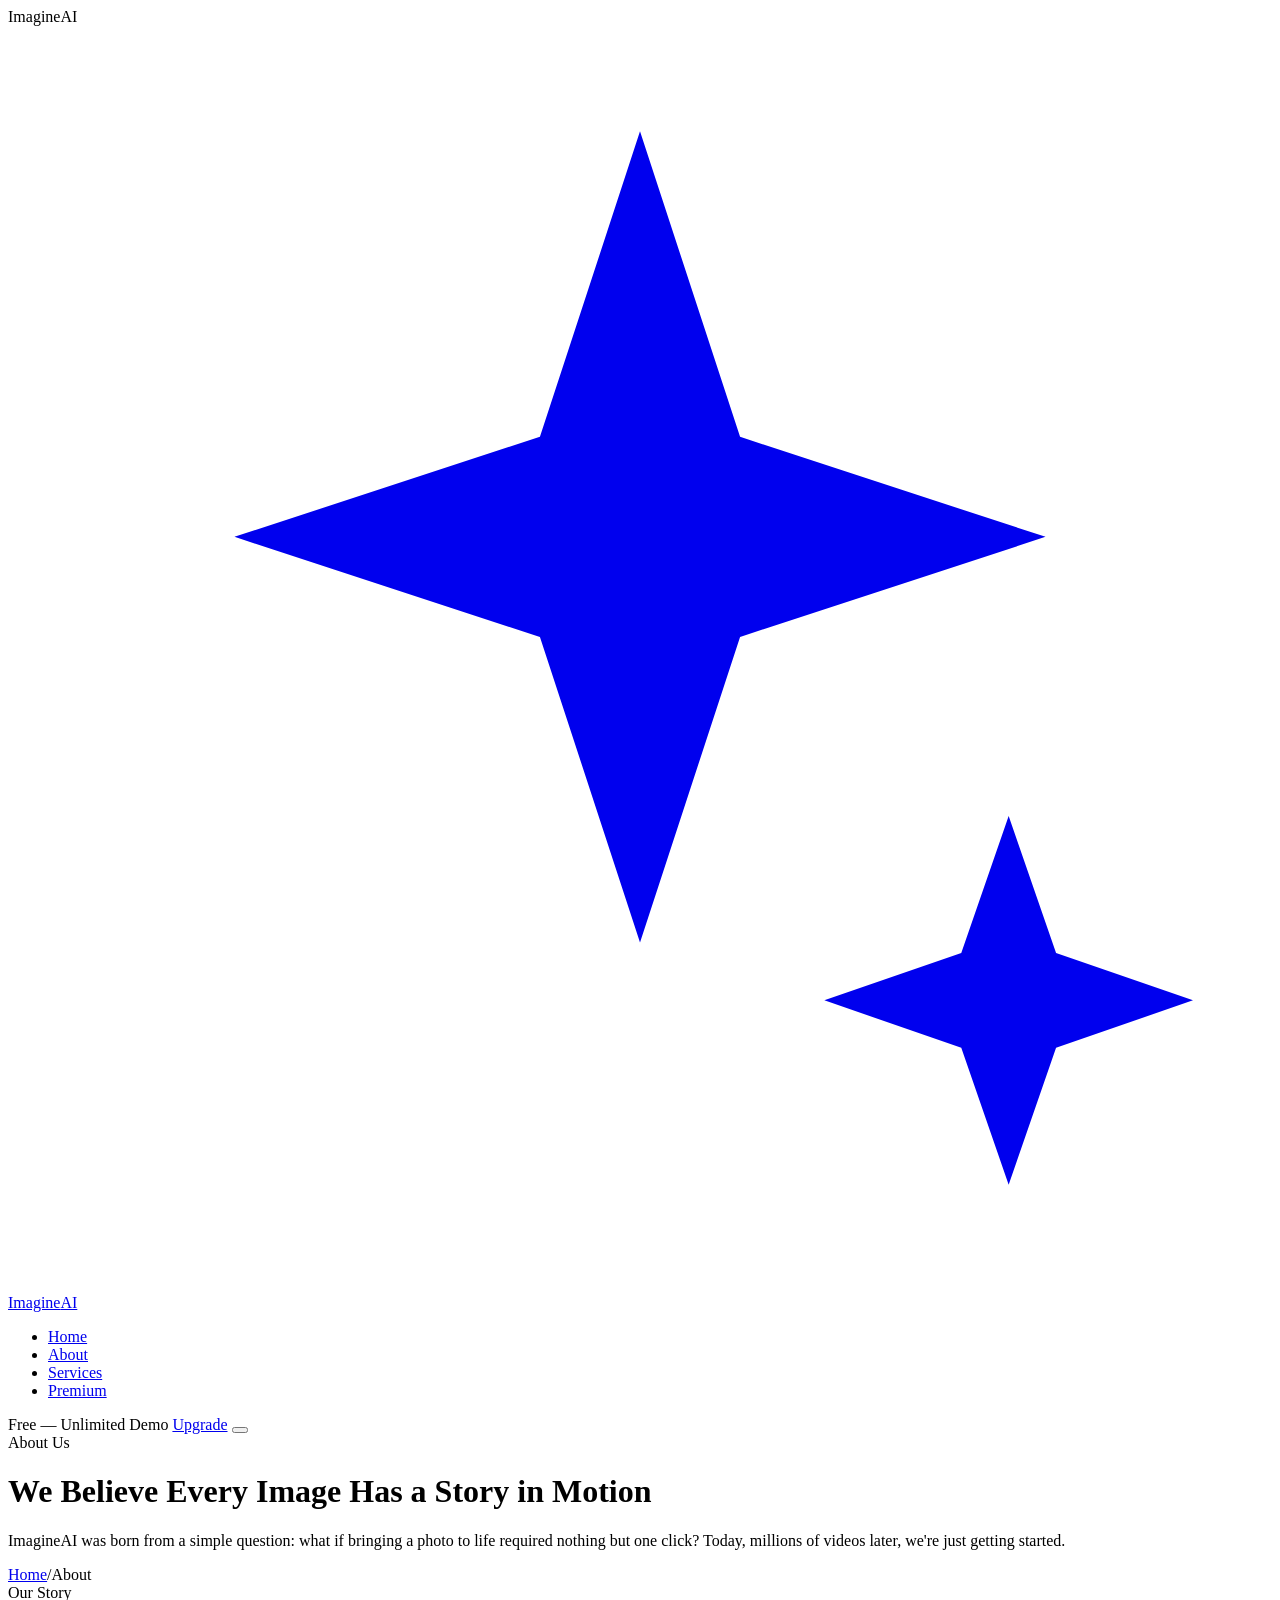
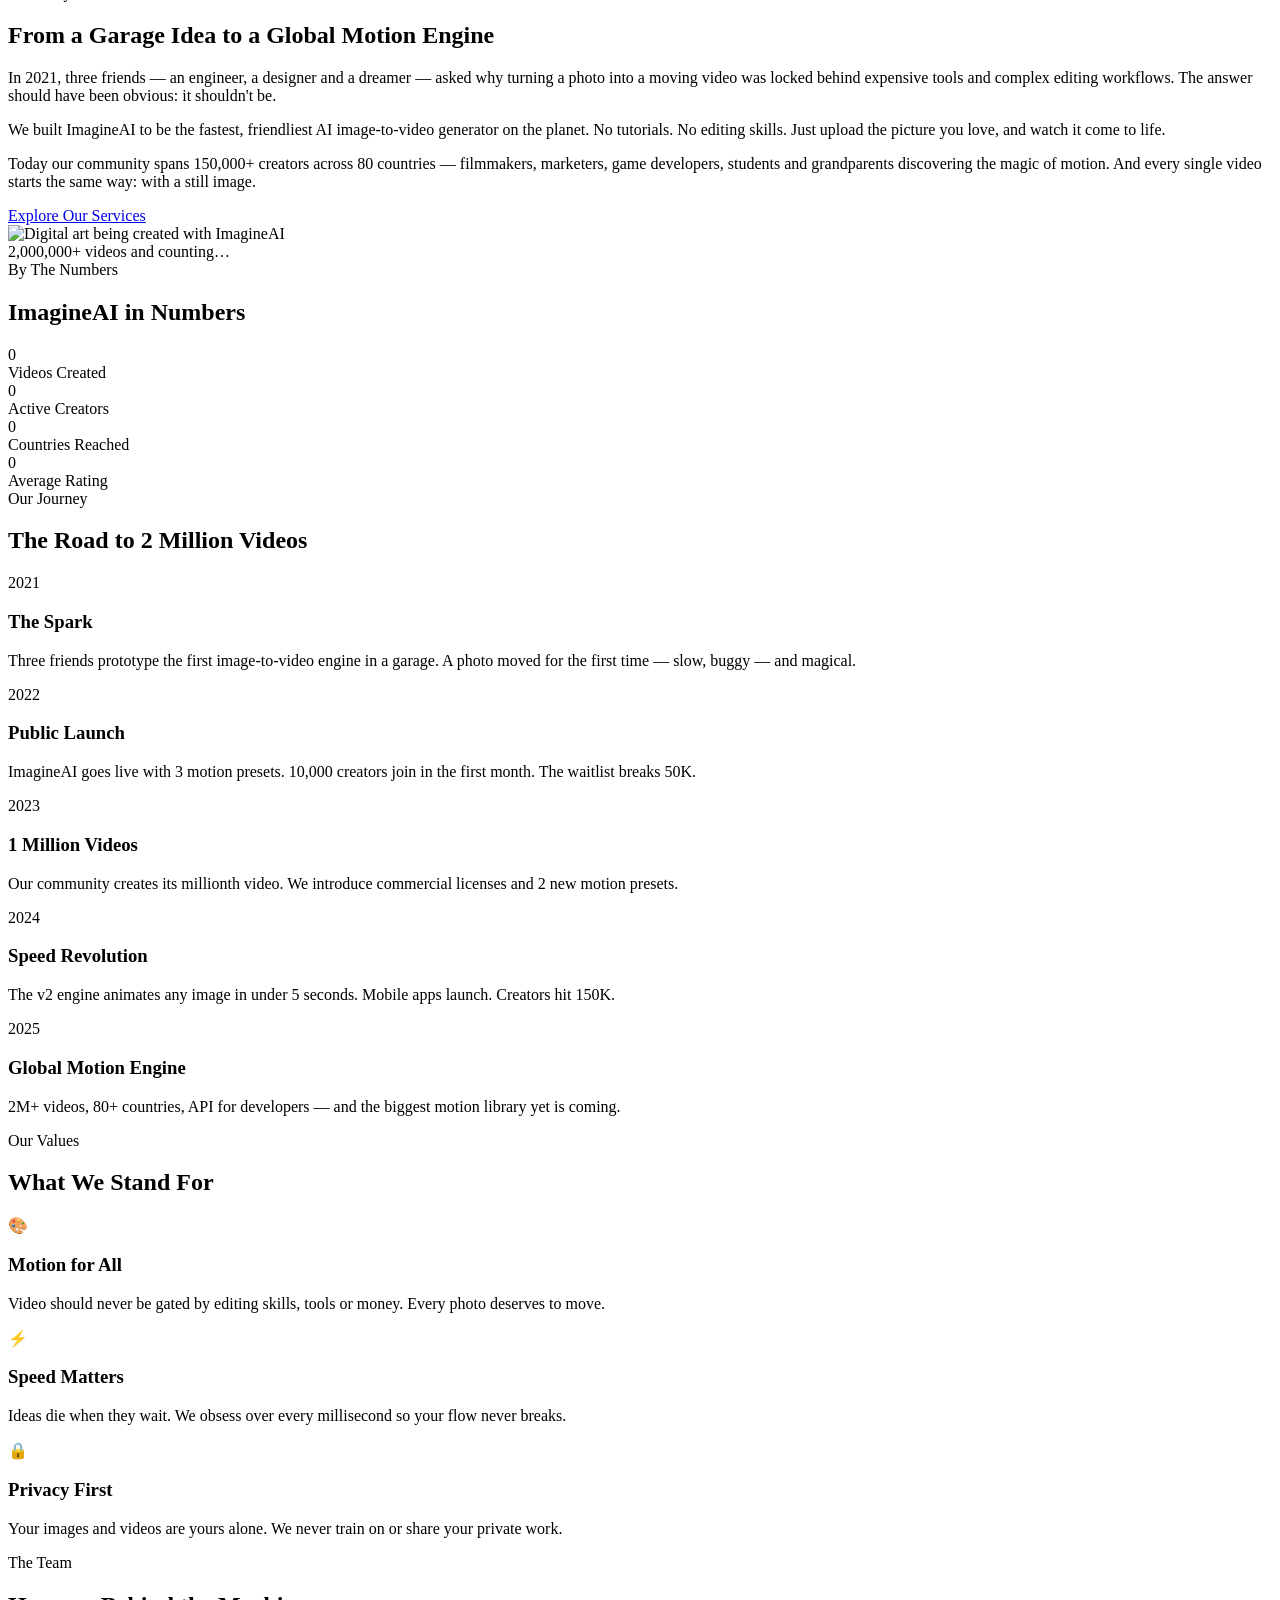
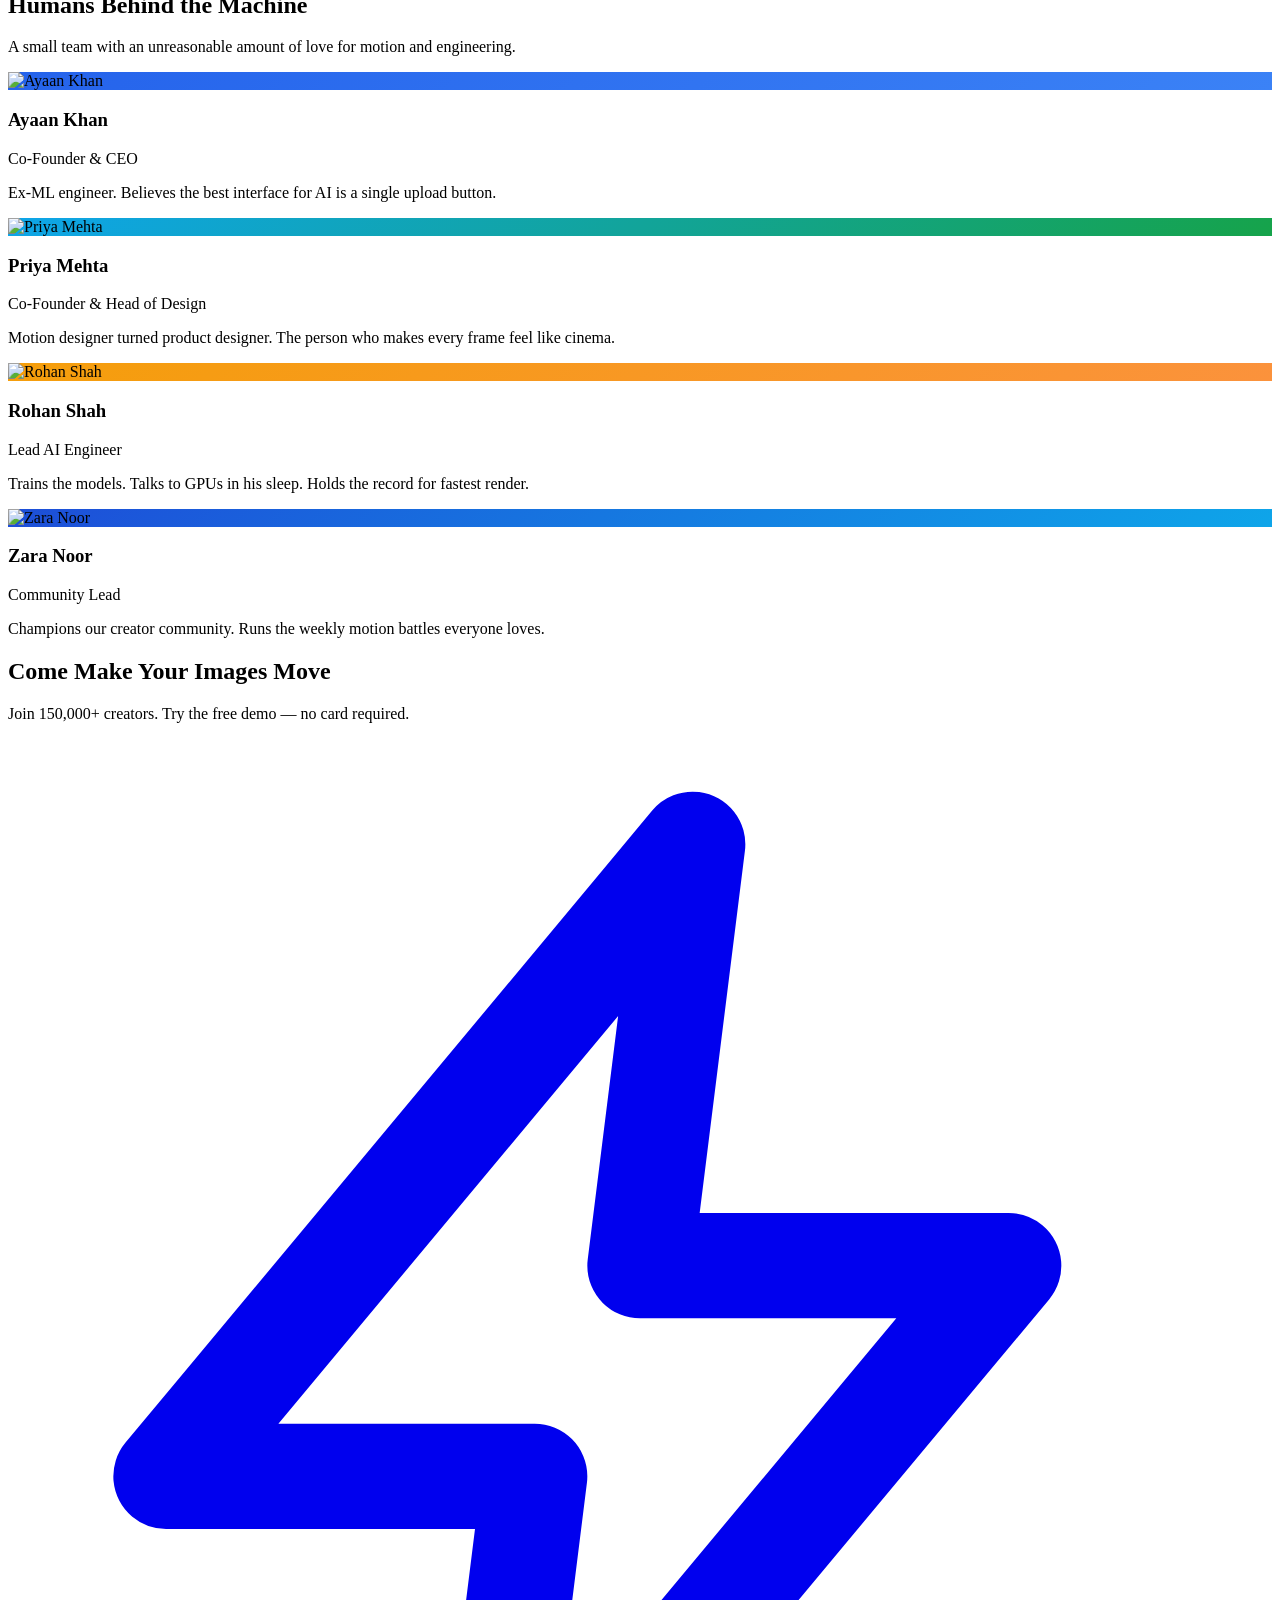
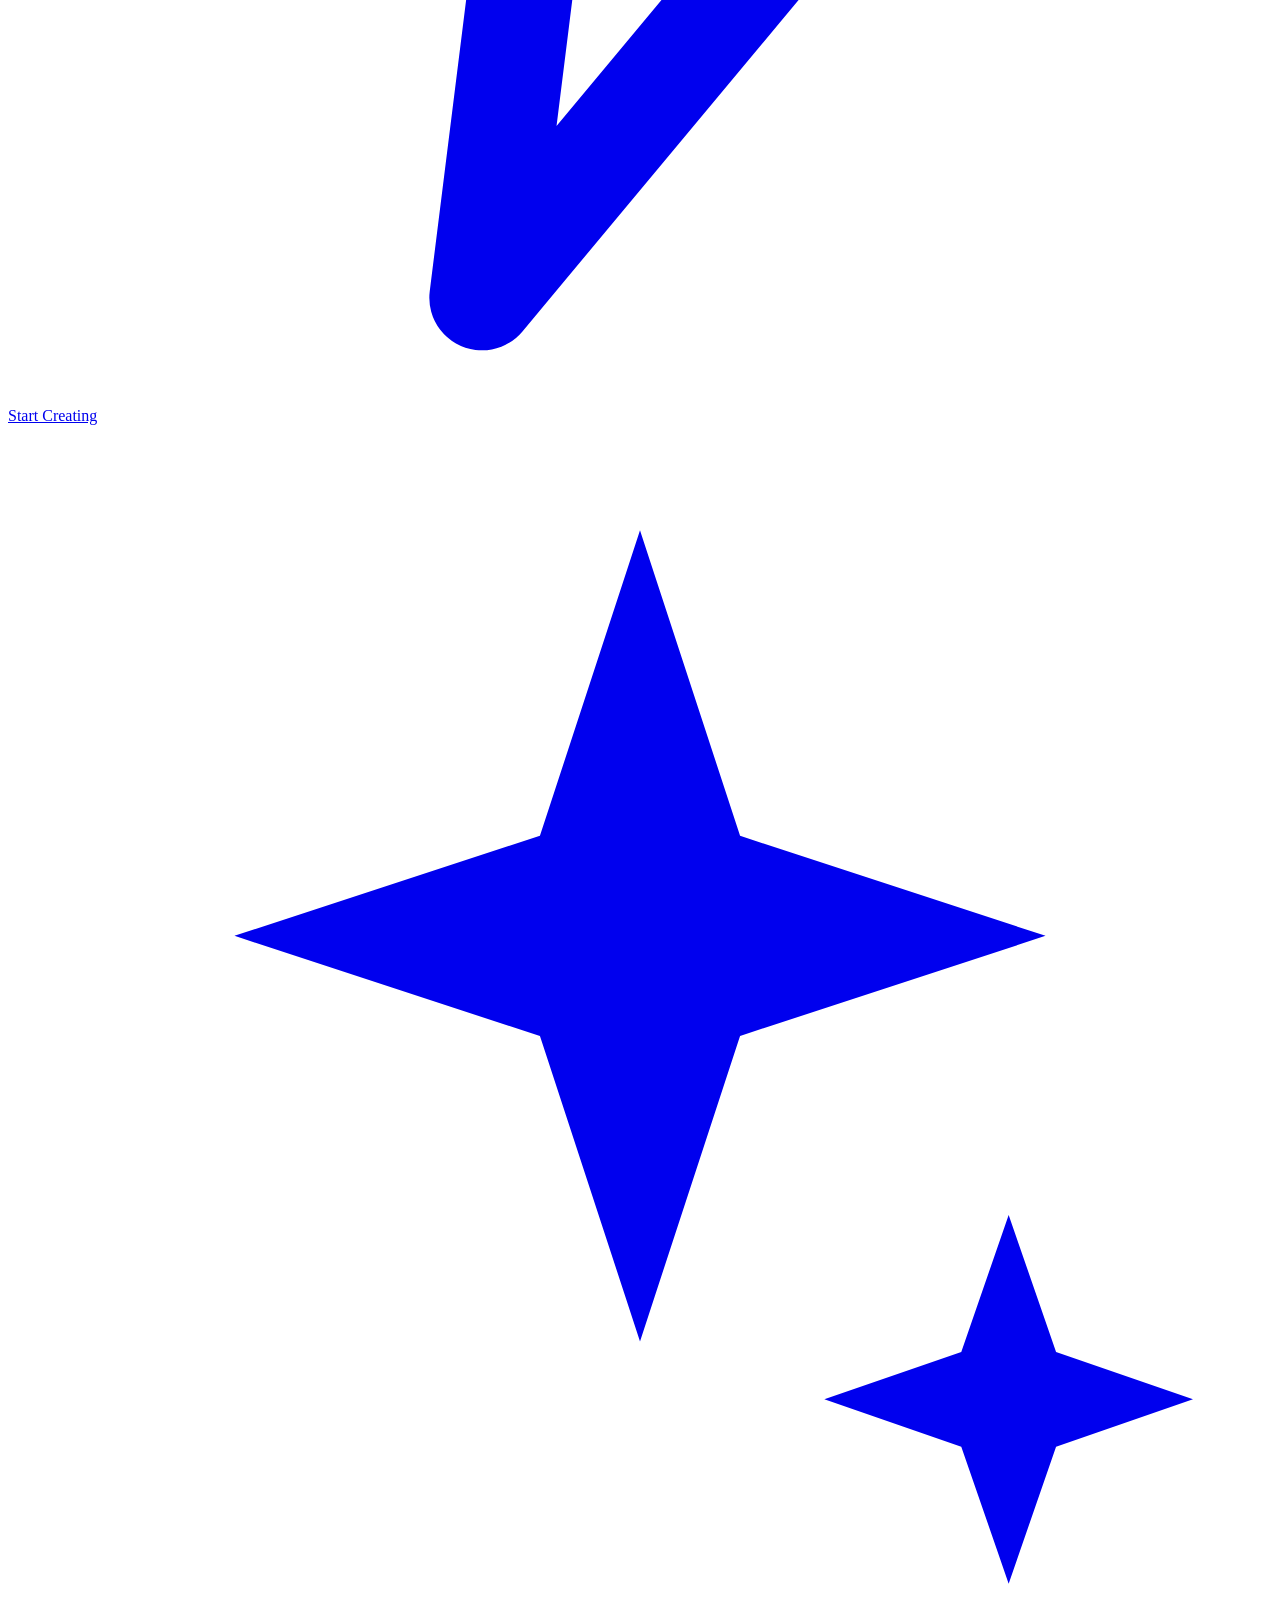
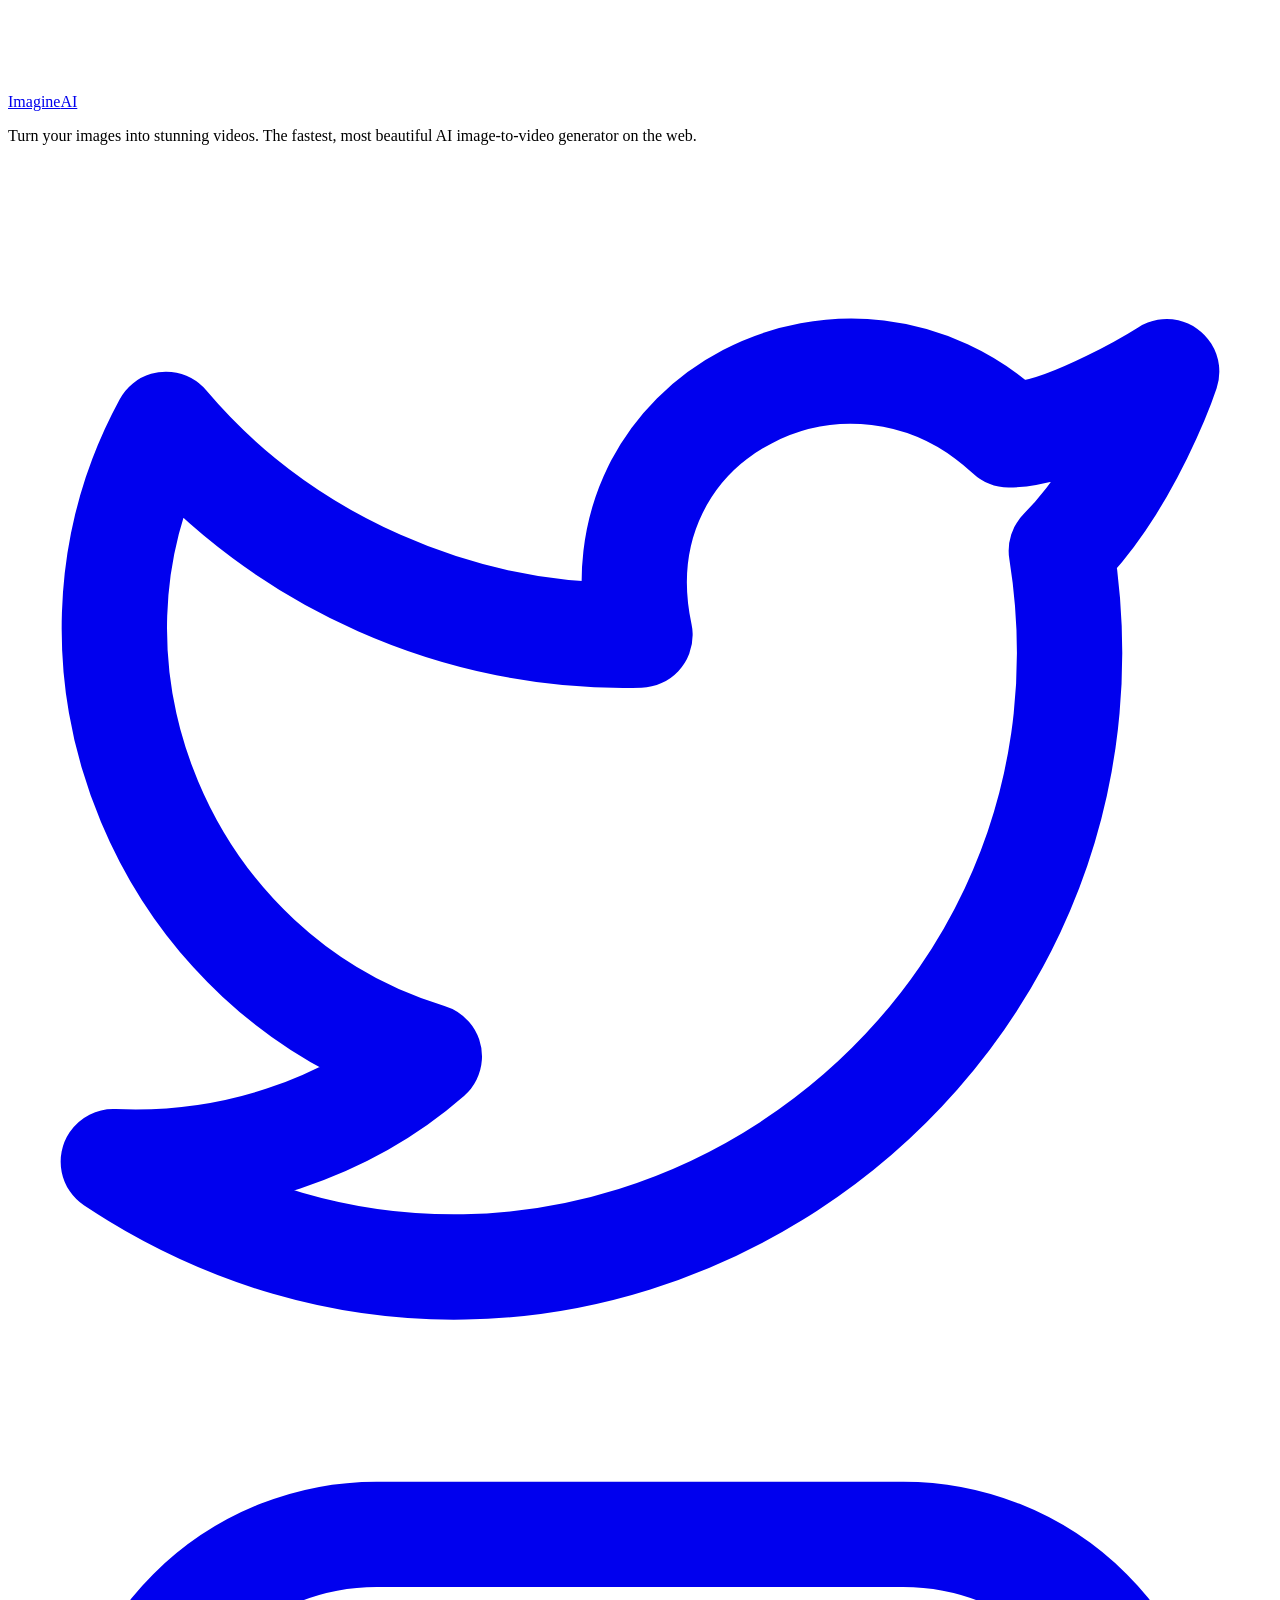
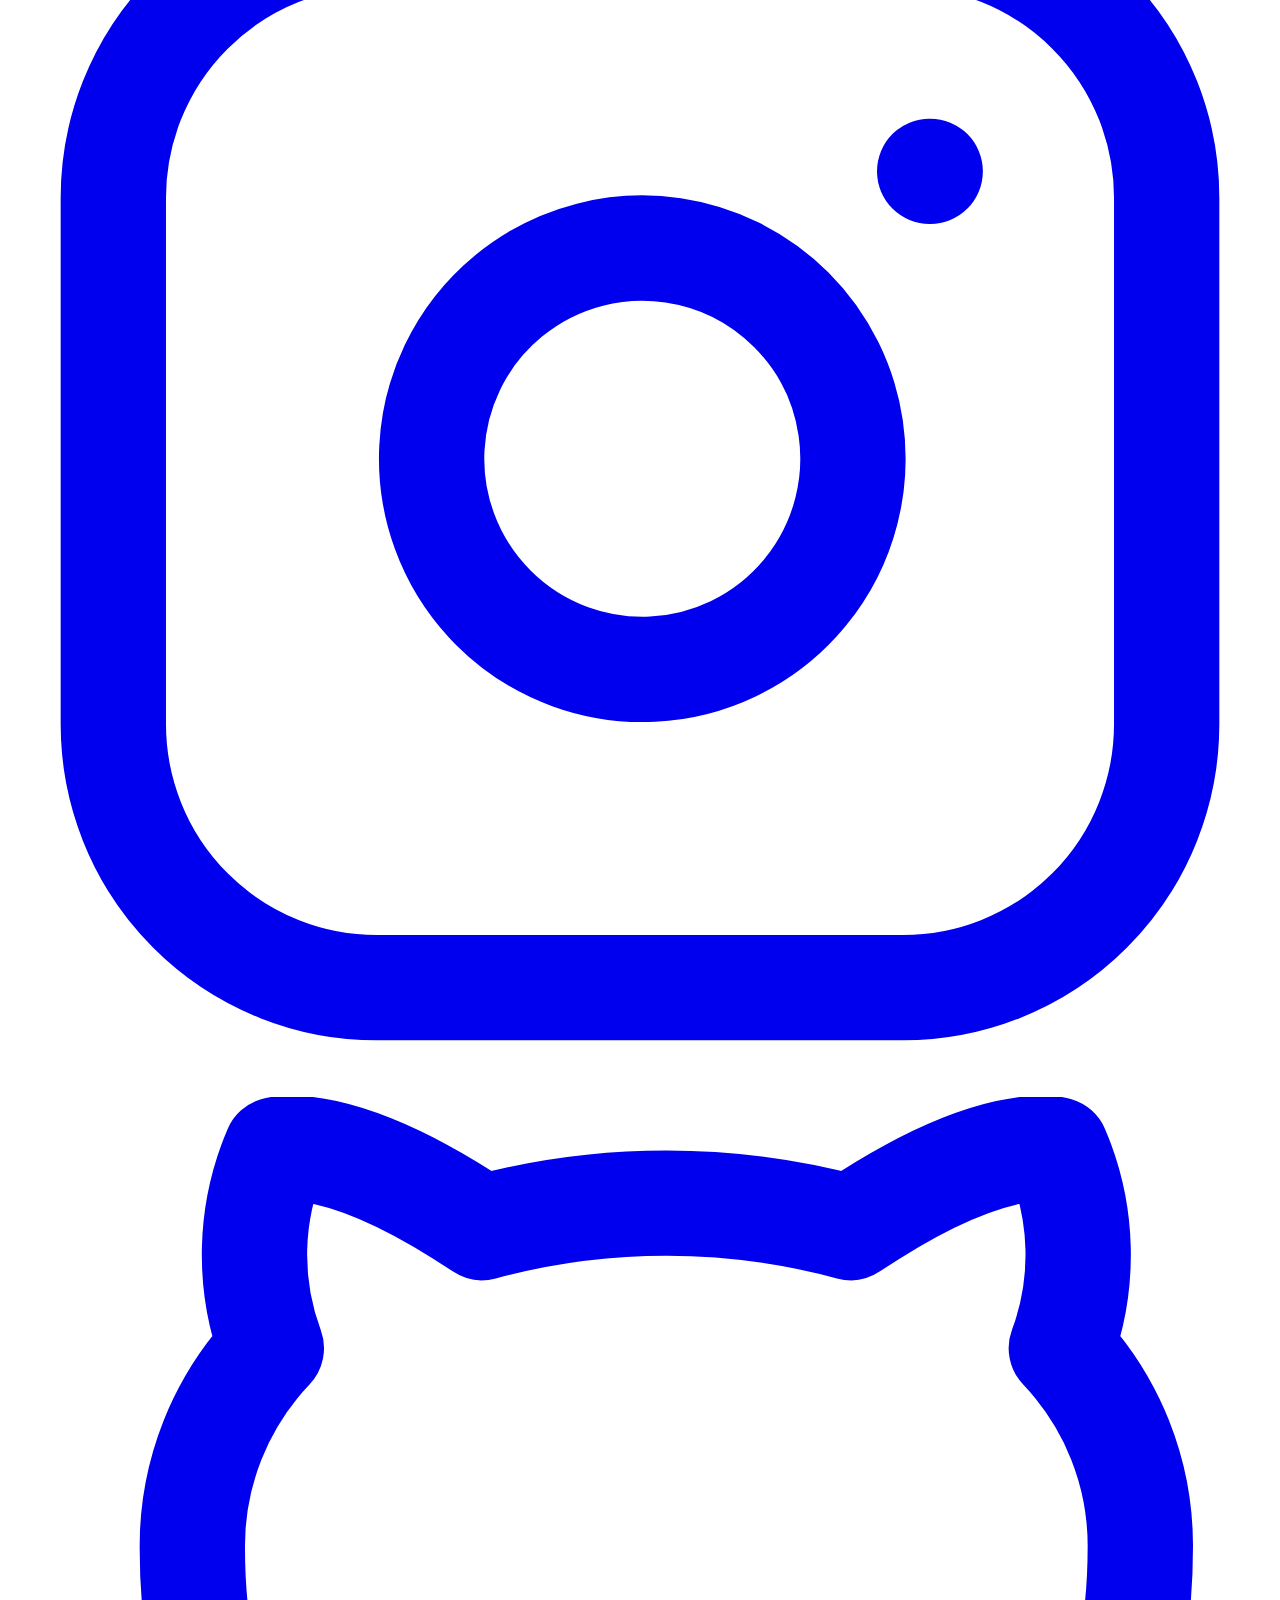
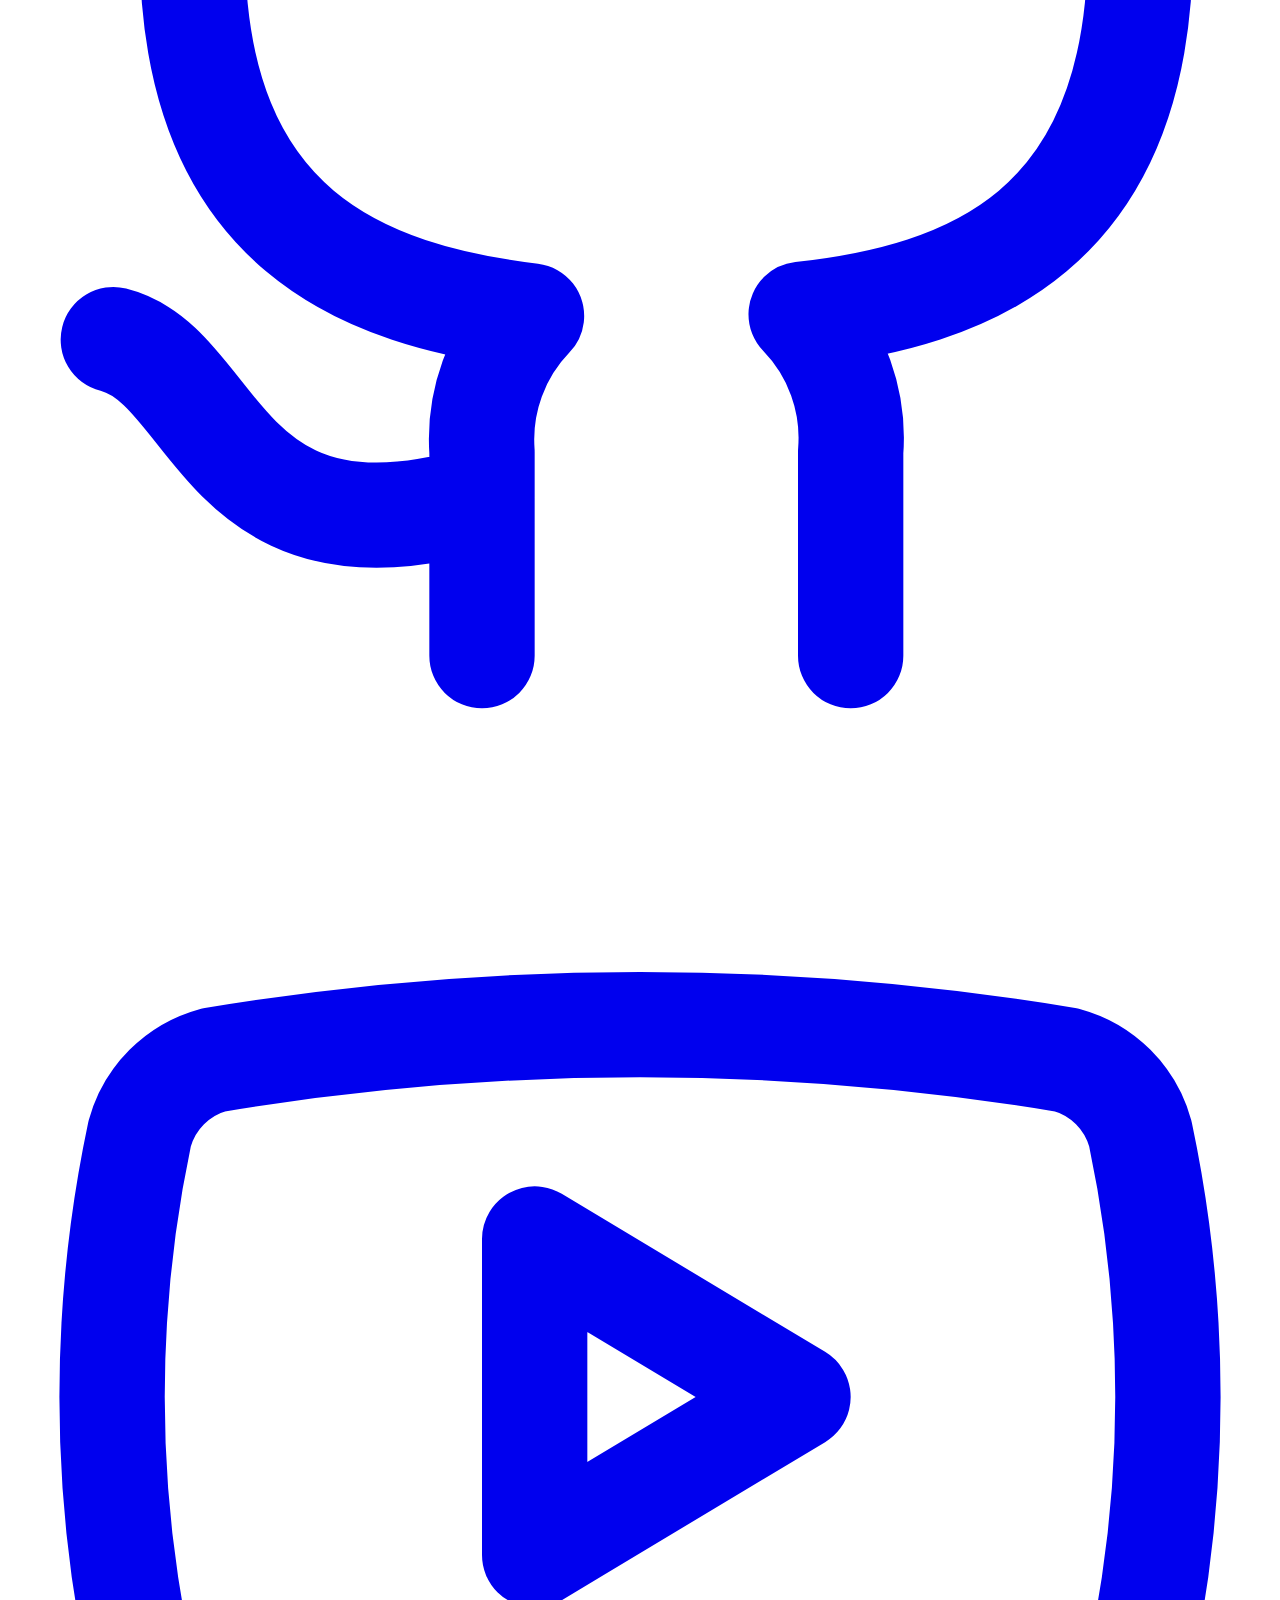
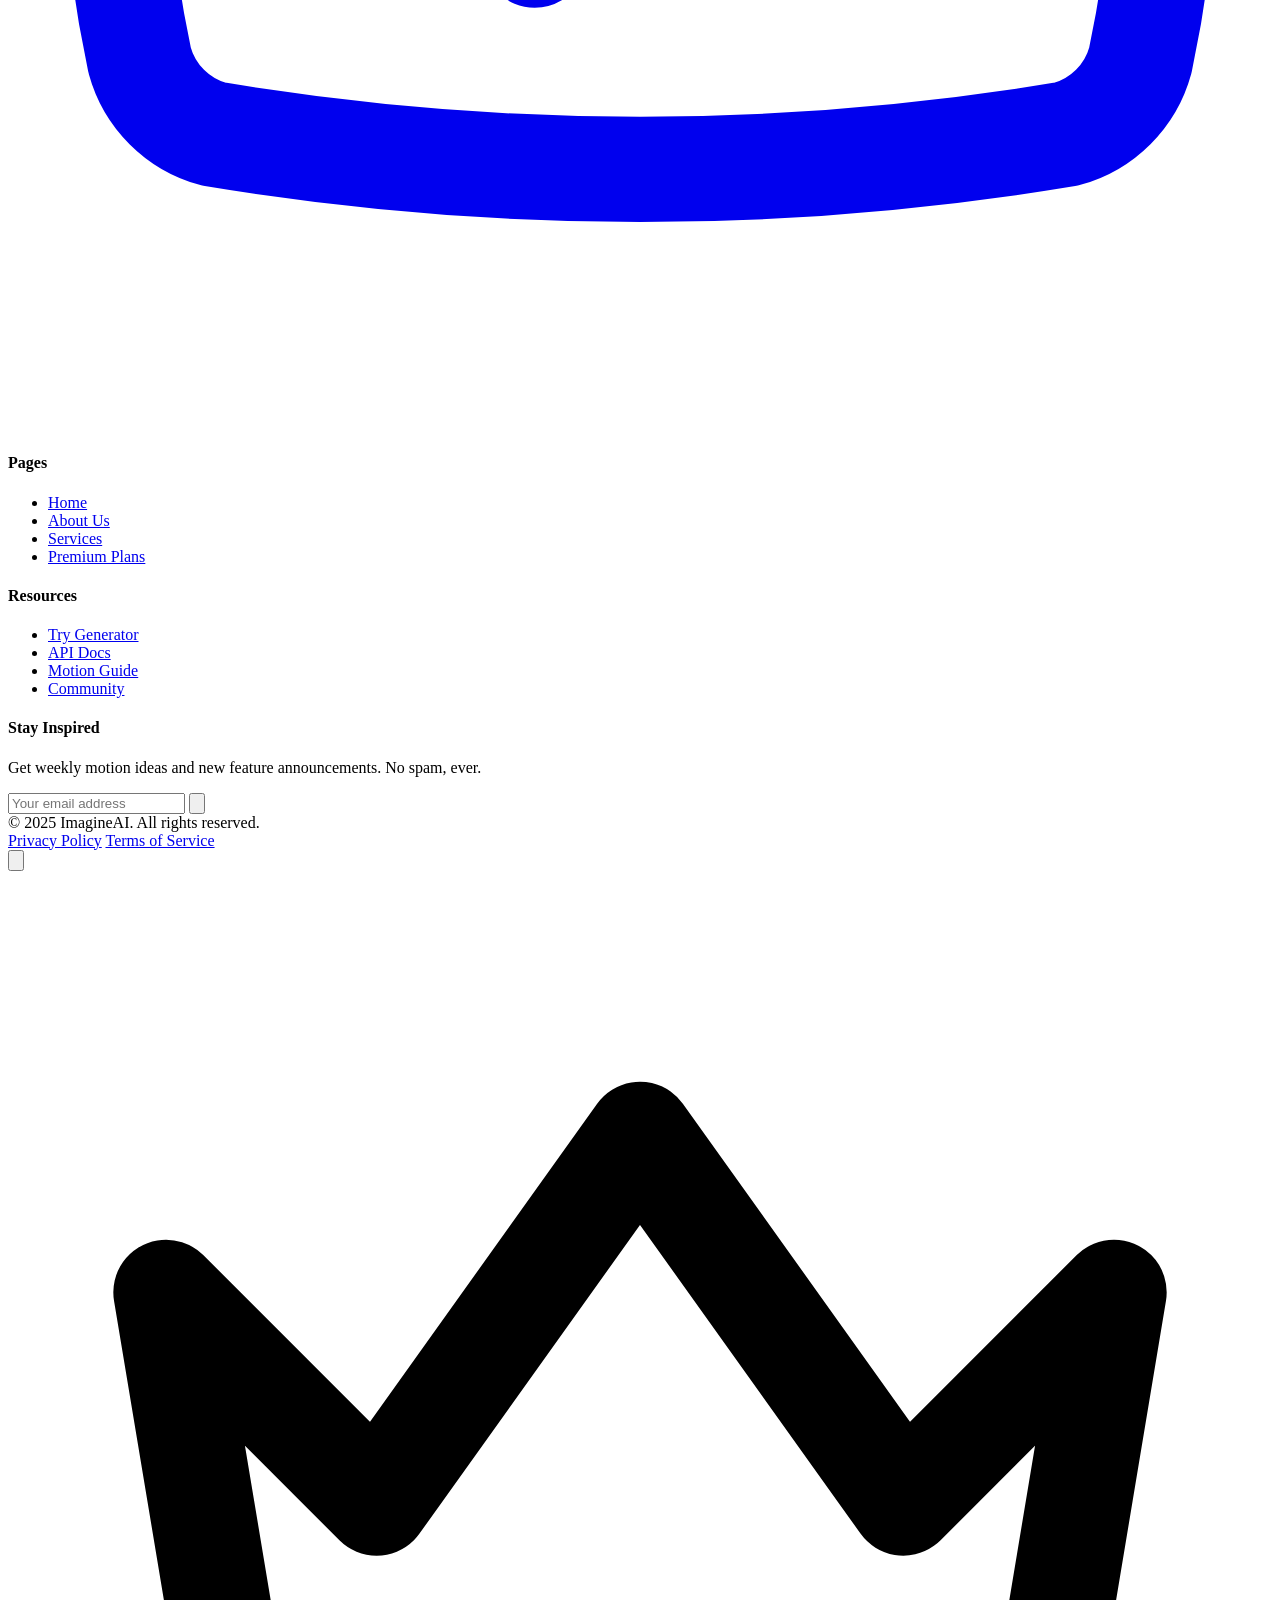
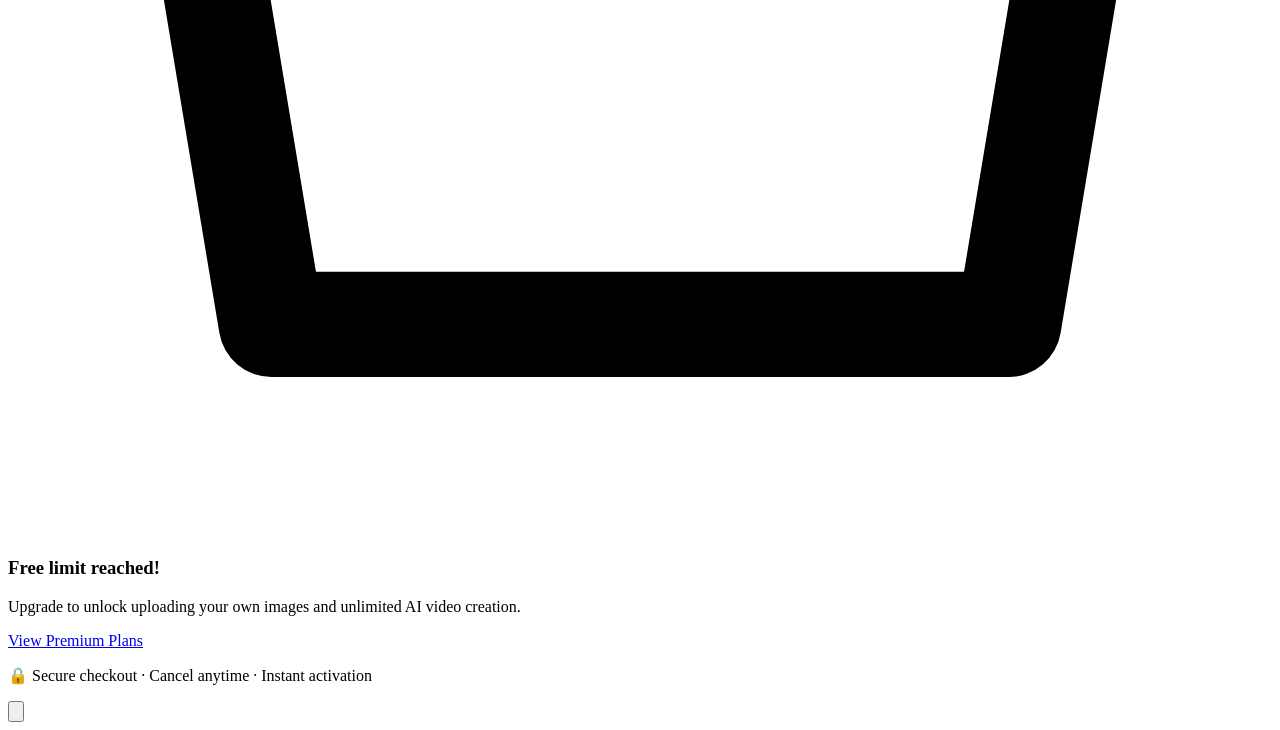
==== about.html @ 34016815 "Add files via upload" ====
<!DOCTYPE html>
<html lang="en">
<head>
  <meta charset="UTF-8">
  <meta name="viewport" content="width=device-width, initial-scale=1.0">
  <title>About Us — ImagineAI</title>
  <meta name="description" content="Meet ImagineAI — the team on a mission to make world-class AI image-to-video generation available to everyone.">
  <link rel="icon" href="data:image/svg+xml,<svg xmlns='http://www.w3.org/2000/svg' viewBox='0 0 100 100'><text y='.9em' font-size='90'>🎬</text></svg>">
  <link rel="preconnect" href="https://fonts.googleapis.com">
  <link rel="preconnect" href="https://fonts.gstatic.com" crossorigin>
  <link href="https://fonts.googleapis.com/css2?family=Inter:wght@400;500;600;700&family=Space+Grotesk:wght@500;600;700&display=swap" rel="stylesheet">
  <link rel="stylesheet" href="css/style.css">
</head>
<body>

  <!-- ===== Preloader ===== -->
  <div id="preloader">
    <div class="loader-ring"></div>
    <div class="loader-text grad-text">ImagineAI</div>
  </div>

  <!-- ===== Navbar ===== -->
  <nav class="navbar" id="navbar">
    <div class="container nav-inner">
      <a href="index.html" class="logo">
        <span class="logo-mark">
          <svg viewBox="0 0 24 24" fill="currentColor"><path d="M12 2l1.9 5.8L19.7 9.7l-5.8 1.9L12 17.4l-1.9-5.8L4.3 9.7l5.8-1.9L12 2z"/><path d="M19 15l.9 2.6L22.5 18.5l-2.6.9L19 22l-.9-2.6-2.6-.9 2.6-.9L19 15z"/></svg>
        </span>
        Imagine<span class="grad-text">AI</span>
      </a>
      <ul class="nav-links" id="navLinks">
        <li><a href="index.html">Home</a></li>
        <li><a href="about.html">About</a></li>
        <li><a href="services.html">Services</a></li>
        <li><a href="premium.html">Premium</a></li>
      </ul>
      <div class="nav-cta">
        <span class="plan-badge free">Free — Unlimited Demo</span>
        <a href="premium.html" class="btn btn-primary btn-sm">Upgrade</a>
        <button class="hamburger" id="hamburger" aria-label="Open menu"><span></span></button>
      </div>
    </div>
  </nav>

  <!-- ===== Page Hero ===== -->
  <header class="page-hero">
    <div class="hero-bg">
      <div class="grid-pattern"></div>
      <div class="orb orb-1"></div>
      <div class="orb orb-2"></div>
    </div>
    <div class="container" style="position:relative;z-index:2">
      <span class="eyebrow reveal">About Us</span>
      <h1 class="reveal d-1">We Believe Every Image Has <span class="grad-text">a Story in Motion</span></h1>
      <p class="page-sub reveal d-2">
        ImagineAI was born from a simple question: what if bringing a photo to life required nothing
        but one click? Today, millions of videos later, we're just getting started.
      </p>
      <div class="breadcrumb reveal d-3">
        <a href="index.html">Home</a><span class="sep">/</span><span>About</span>
      </div>
    </div>
  </header>

  <!-- ===== Story ===== -->
  <section class="section section-alt">
    <div class="container">
      <div class="about-story-grid">
        <div class="story-copy reveal-left">
          <span class="eyebrow">Our Story</span>
          <h2>From a Garage Idea to a <span class="grad-text">Global Motion Engine</span></h2>
          <p>
            In 2021, three friends — an engineer, a designer and a dreamer — asked why turning a
            photo into a moving video was locked behind expensive tools and complex editing
            workflows. The answer should have been obvious: it shouldn't be.
          </p>
          <p>
            We built ImagineAI to be the fastest, friendliest AI image-to-video generator on the
            planet. No tutorials. No editing skills. Just upload the picture you love, and watch
            it come to life.
          </p>
          <p>
            Today our community spans 150,000+ creators across 80 countries — filmmakers,
            marketers, game developers, students and grandparents discovering the magic of motion.
            And every single video starts the same way: with a still image.
          </p>
          <a href="services.html" class="btn btn-primary btn-sm" style="margin-top:10px">Explore Our Services</a>
        </div>
        <div class="story-visual reveal-right">
          <img src="images/story.jpg" alt="Digital art being created with ImagineAI">
          <div class="story-badge">
            <span class="dot" style="width:10px;height:10px;border-radius:50%;background:var(--green);box-shadow:0 0 12px var(--green)"></span>
            2,000,000+ videos and counting…
          </div>
        </div>
      </div>
    </div>
  </section>

  <!-- ===== Stats ===== -->
  <section class="section">
    <div class="container">
      <div class="section-head reveal">
        <span class="eyebrow">By The Numbers</span>
        <h2>ImagineAI in <span class="grad-text">Numbers</span></h2>
      </div>
      <div class="stats-band">
        <div class="stat-box reveal">
          <div class="num" data-count="2" data-suffix="M+">0</div>
          <div class="lbl">Videos Created</div>
        </div>
        <div class="stat-box reveal d-1">
          <div class="num" data-count="150" data-suffix="K+">0</div>
          <div class="lbl">Active Creators</div>
        </div>
        <div class="stat-box reveal d-2">
          <div class="num" data-count="80" data-suffix="+">0</div>
          <div class="lbl">Countries Reached</div>
        </div>
        <div class="stat-box reveal d-3">
          <div class="num" data-count="4.9">0</div>
          <div class="lbl">Average Rating</div>
        </div>
      </div>
    </div>
  </section>

  <!-- ===== Timeline ===== -->
  <section class="section section-alt">
    <div class="container">
      <div class="section-head reveal">
        <span class="eyebrow">Our Journey</span>
        <h2>The Road to <span class="grad-text">2 Million Videos</span></h2>
      </div>
      <div class="timeline">
        <div class="tl-item reveal-left">
          <span class="tl-dot"></span>
          <div class="tl-card">
            <div class="tl-year">2021</div>
            <h3>The Spark</h3>
            <p>Three friends prototype the first image-to-video engine in a garage. A photo moved for the first time — slow, buggy — and magical.</p>
          </div>
        </div>
        <div class="tl-item reveal-right">
          <span class="tl-dot"></span>
          <div class="tl-card">
            <div class="tl-year">2022</div>
            <h3>Public Launch</h3>
            <p>ImagineAI goes live with 3 motion presets. 10,000 creators join in the first month. The waitlist breaks 50K.</p>
          </div>
        </div>
        <div class="tl-item reveal-left">
          <span class="tl-dot"></span>
          <div class="tl-card">
            <div class="tl-year">2023</div>
            <h3>1 Million Videos</h3>
            <p>Our community creates its millionth video. We introduce commercial licenses and 2 new motion presets.</p>
          </div>
        </div>
        <div class="tl-item reveal-right">
          <span class="tl-dot"></span>
          <div class="tl-card">
            <div class="tl-year">2024</div>
            <h3>Speed Revolution</h3>
            <p>The v2 engine animates any image in under 5 seconds. Mobile apps launch. Creators hit 150K.</p>
          </div>
        </div>
        <div class="tl-item reveal-left">
          <span class="tl-dot"></span>
          <div class="tl-card">
            <div class="tl-year">2025</div>
            <h3>Global Motion Engine</h3>
            <p>2M+ videos, 80+ countries, API for developers — and the biggest motion library yet is coming.</p>
          </div>
        </div>
      </div>
    </div>
  </section>

  <!-- ===== Values ===== -->
  <section class="section">
    <div class="container">
      <div class="section-head reveal">
        <span class="eyebrow">Our Values</span>
        <h2>What We <span class="grad-text">Stand For</span></h2>
      </div>
      <div class="values-grid">
        <div class="value-card reveal">
          <span class="v-icon">🎨</span>
          <h3>Motion for All</h3>
          <p>Video should never be gated by editing skills, tools or money. Every photo deserves to move.</p>
        </div>
        <div class="value-card reveal d-1">
          <span class="v-icon">⚡</span>
          <h3>Speed Matters</h3>
          <p>Ideas die when they wait. We obsess over every millisecond so your flow never breaks.</p>
        </div>
        <div class="value-card reveal d-2">
          <span class="v-icon">🔒</span>
          <h3>Privacy First</h3>
          <p>Your images and videos are yours alone. We never train on or share your private work.</p>
        </div>
      </div>
    </div>
  </section>

  <!-- ===== Team ===== -->
  <section class="section section-alt">
    <div class="container">
      <div class="section-head reveal">
        <span class="eyebrow">The Team</span>
        <h2>Humans Behind the <span class="grad-text">Machine</span></h2>
        <p>A small team with an unreasonable amount of love for motion and engineering.</p>
      </div>
      <div class="team-grid">
        <div class="team-card reveal">
          <div class="team-avatar" style="background:linear-gradient(135deg,#2563eb,#3b82f6)"><img src="images/team-1.jpg" alt="Ayaan Khan"></div>
          <h3>Ayaan Khan</h3>
          <div class="t-role">Co-Founder & CEO</div>
          <p>Ex-ML engineer. Believes the best interface for AI is a single upload button.</p>
        </div>
        <div class="team-card reveal d-1">
          <div class="team-avatar" style="background:linear-gradient(135deg,#0ea5e9,#16a34a)"><img src="images/team-2.jpg" alt="Priya Mehta"></div>
          <h3>Priya Mehta</h3>
          <div class="t-role">Co-Founder & Head of Design</div>
          <p>Motion designer turned product designer. The person who makes every frame feel like cinema.</p>
        </div>
        <div class="team-card reveal d-2">
          <div class="team-avatar" style="background:linear-gradient(135deg,#f59e0b,#fb923c)"><img src="images/team-3.jpg" alt="Rohan Shah"></div>
          <h3>Rohan Shah</h3>
          <div class="t-role">Lead AI Engineer</div>
          <p>Trains the models. Talks to GPUs in his sleep. Holds the record for fastest render.</p>
        </div>
        <div class="team-card reveal d-3">
          <div class="team-avatar" style="background:linear-gradient(135deg,#1d4ed8,#0ea5e9)"><img src="images/team-4.jpg" alt="Zara Noor"></div>
          <h3>Zara Noor</h3>
          <div class="t-role">Community Lead</div>
          <p>Champions our creator community. Runs the weekly motion battles everyone loves.</p>
        </div>
      </div>
    </div>
  </section>

  <!-- ===== CTA ===== -->
  <section class="section">
    <div class="container">
      <div class="cta-banner reveal-zoom">
        <h2>Come Make Your Images <span class="grad-text">Move</span></h2>
        <p>Join 150,000+ creators. Try the free demo — no card required.</p>
        <a href="index.html#generator" class="btn btn-primary btn-lg">
          <svg viewBox="0 0 24 24" fill="none" stroke="currentColor" stroke-width="2" stroke-linecap="round" stroke-linejoin="round"><path d="M13 2L3 14h7l-1 8 10-12h-7l1-8z"/></svg>
          Start Creating
        </a>
      </div>
    </div>
  </section>

  <!-- ===== Footer ===== -->
  <footer class="footer">
    <div class="container">
      <div class="footer-grid">
        <div class="footer-brand">
          <a href="index.html" class="logo">
            <span class="logo-mark">
              <svg viewBox="0 0 24 24" fill="currentColor"><path d="M12 2l1.9 5.8L19.7 9.7l-5.8 1.9L12 17.4l-1.9-5.8L4.3 9.7l5.8-1.9L12 2z"/><path d="M19 15l.9 2.6L22.5 18.5l-2.6.9L19 22l-.9-2.6-2.6-.9 2.6-.9L19 15z"/></svg>
            </span>
            Imagine<span class="grad-text">AI</span>
          </a>
          <p>Turn your images into stunning videos. The fastest, most beautiful AI image-to-video generator on the web.</p>
          <div class="footer-social">
            <a href="#" aria-label="Twitter"><svg viewBox="0 0 24 24" fill="none" stroke="currentColor" stroke-width="2" stroke-linecap="round" stroke-linejoin="round"><path d="M22 4s-.7 2.1-2 3.4c1.6 10-9.4 17.3-18 11.6 2.2.1 4.4-.6 6-2C3 15.5.5 9.6 3 5c2.2 2.6 5.6 4.1 9 4-.9-4.2 4-6.6 7-3.8 1.1 0 3-1.2 3-1.2z"/></svg></a>
            <a href="#" aria-label="Instagram"><svg viewBox="0 0 24 24" fill="none" stroke="currentColor" stroke-width="2" stroke-linecap="round" stroke-linejoin="round"><rect x="2" y="2" width="20" height="20" rx="5"/><path d="M16 11.37A4 4 0 1 1 12.63 8 4 4 0 0 1 16 11.37z"/><line x1="17.5" y1="6.5" x2="17.51" y2="6.5"/></svg></a>
            <a href="#" aria-label="GitHub"><svg viewBox="0 0 24 24" fill="none" stroke="currentColor" stroke-width="2" stroke-linecap="round" stroke-linejoin="round"><path d="M9 19c-5 1.5-5-2.5-7-3m14 6v-3.87a3.37 3.37 0 0 0-.94-2.61c3.14-.35 6.44-1.54 6.44-7A5.44 5.44 0 0 0 20 4.77 5.07 5.07 0 0 0 19.91 1S18.73.65 16 2.48a13.38 13.38 0 0 0-7 0C6.27.65 5.09 1 5.09 1A5.07 5.07 0 0 0 5 4.77a5.44 5.44 0 0 0-1.5 3.78c0 5.42 3.3 6.61 6.44 7A3.37 3.37 0 0 0 9 18.13V22"/></svg></a>
            <a href="#" aria-label="YouTube"><svg viewBox="0 0 24 24" fill="none" stroke="currentColor" stroke-width="2" stroke-linecap="round" stroke-linejoin="round"><path d="M2.5 17a24.12 24.12 0 0 1 0-10 2 2 0 0 1 1.4-1.4 49.56 49.56 0 0 1 16.2 0A2 2 0 0 1 21.5 7a24.12 24.12 0 0 1 0 10 2 2 0 0 1-1.4 1.4 49.55 49.55 0 0 1-16.2 0A2 2 0 0 1 2.5 17"/><polygon points="10 15 15 12 10 9 10 15"/></svg></a>
          </div>
        </div>
        <div class="footer-col">
          <h4>Pages</h4>
          <ul>
            <li><a href="index.html">Home</a></li>
            <li><a href="about.html">About Us</a></li>
            <li><a href="services.html">Services</a></li>
            <li><a href="premium.html">Premium Plans</a></li>
          </ul>
        </div>
        <div class="footer-col">
          <h4>Resources</h4>
          <ul>
            <li><a href="index.html#generator">Try Generator</a></li>
            <li><a href="#">API Docs</a></li>
            <li><a href="#">Motion Guide</a></li>
            <li><a href="#">Community</a></li>
          </ul>
        </div>
        <div class="footer-col footer-news">
          <h4>Stay Inspired</h4>
          <p>Get weekly motion ideas and new feature announcements. No spam, ever.</p>
          <form class="news-form">
            <input type="email" placeholder="Your email address" required>
            <button type="submit" aria-label="Subscribe">
              <svg viewBox="0 0 24 24" fill="none" stroke="currentColor" stroke-width="2" stroke-linecap="round" stroke-linejoin="round"><path d="M5 12h14M13 6l6 6-6 6"/></svg>
            </button>
          </form>
        </div>
      </div>
      <div class="footer-bottom">
        <span>© <span class="year">2025</span> ImagineAI. All rights reserved.</span>
        <div class="fb-links">
          <a href="#">Privacy Policy</a>
          <a href="#">Terms of Service</a>
        </div>
      </div>
    </div>
  </footer>

  <!-- ===== Upgrade Modal ===== -->
  <div class="modal-overlay" id="modalOverlay">
    <div class="modal">
      <button class="modal-close" aria-label="Close">
        <svg viewBox="0 0 24 24" fill="none" stroke="currentColor" stroke-width="2" stroke-linecap="round" stroke-linejoin="round"><path d="M18 6L6 18M6 6l12 12"/></svg>
      </button>
      <div class="m-icon">
        <svg viewBox="0 0 24 24" fill="none" stroke="currentColor" stroke-width="2" stroke-linecap="round" stroke-linejoin="round"><path d="M3 8l4 4 5-7 5 7 4-4-2 12H5L3 8z"/></svg>
      </div>
      <h3 class="m-title">Free limit reached!</h3>
      <p class="m-text">Upgrade to unlock uploading your own images and unlimited AI video creation.</p>
      <a href="premium.html" class="btn btn-primary btn-block btn-lg">View Premium Plans</a>
      <p class="m-note">🔒 Secure checkout · Cancel anytime · Instant activation</p>
    </div>
  </div>

  <!-- ===== Back to top ===== -->
  <button class="to-top" id="toTop" aria-label="Back to top">
    <svg viewBox="0 0 24 24" fill="none" stroke="currentColor" stroke-width="2" stroke-linecap="round" stroke-linejoin="round"><path d="M12 19V5M5 12l7-7 7 7"/></svg>
  </button>

  <script src="js/main.js"></script>
  <script src="js/generator.js"></script>
  <script src="js/payment.js"></script>
  <script src="js/premium-feel.js"></script>
</body>
</html>
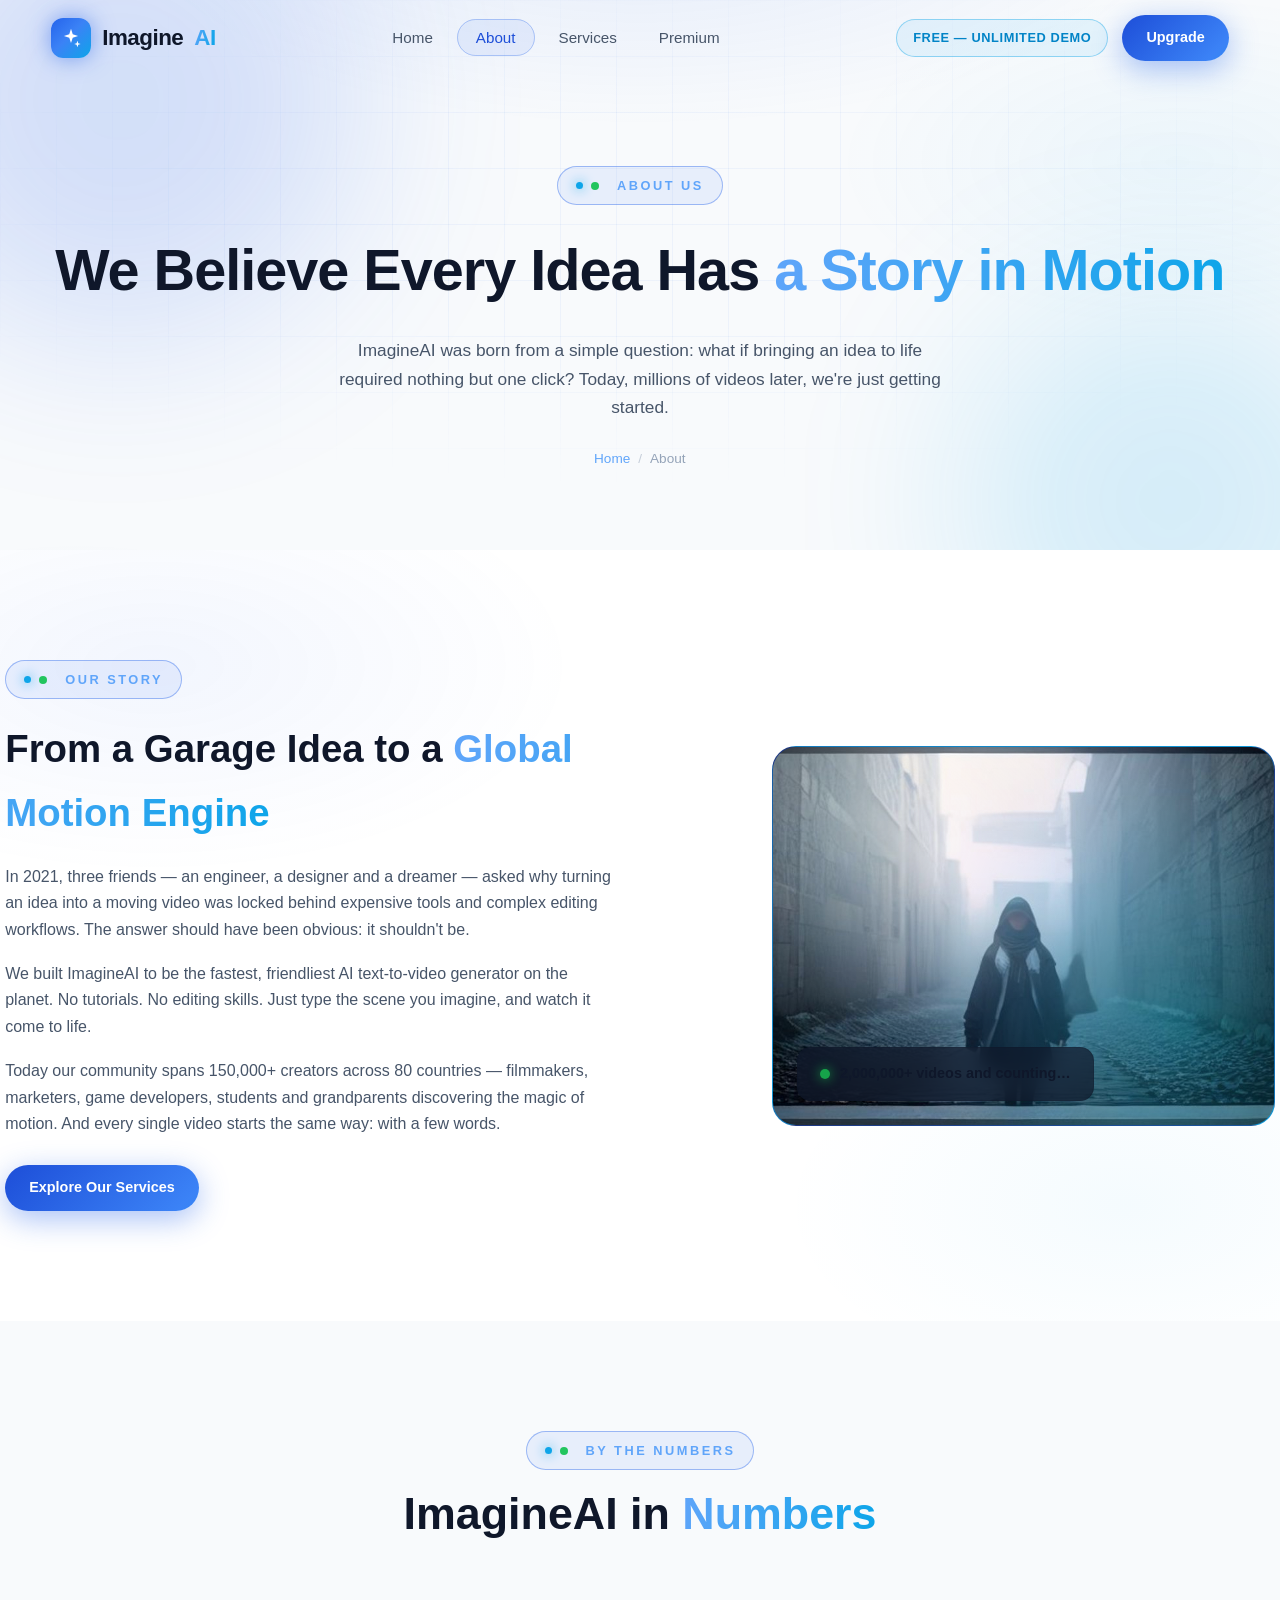
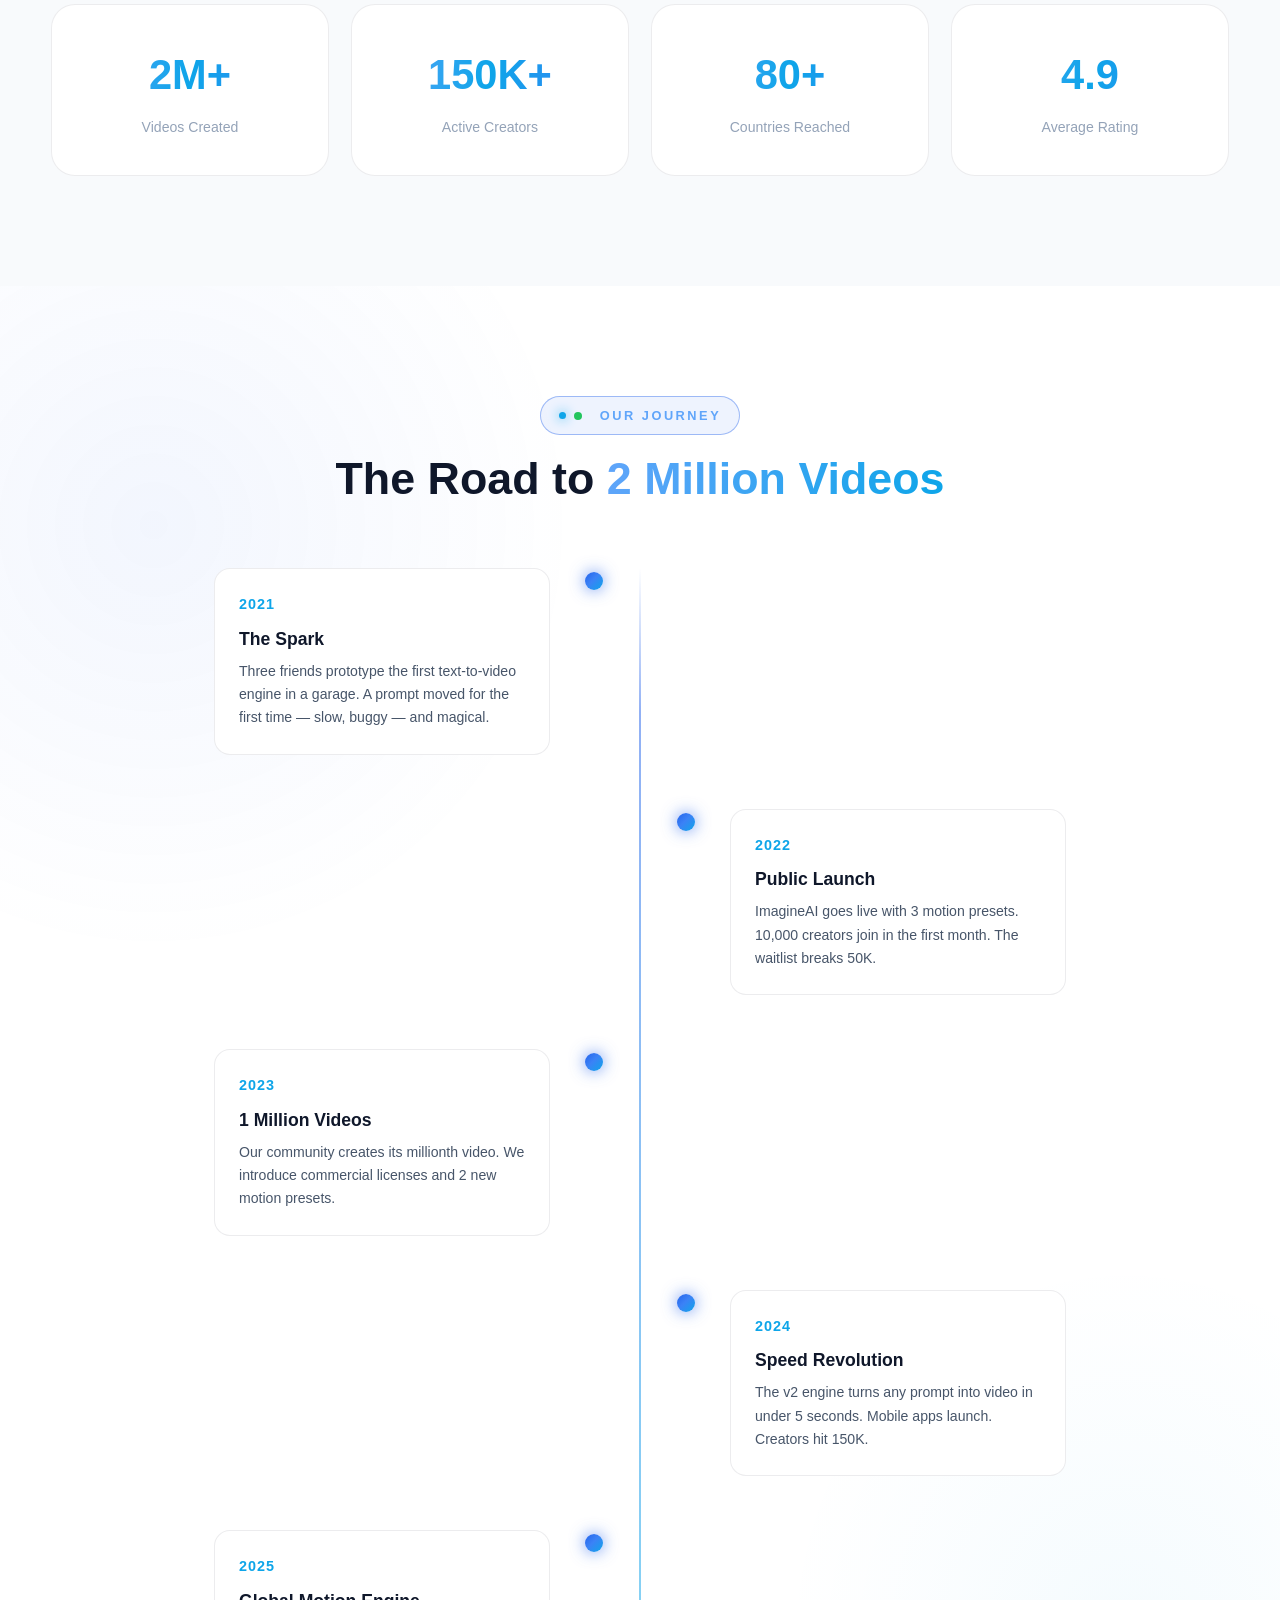
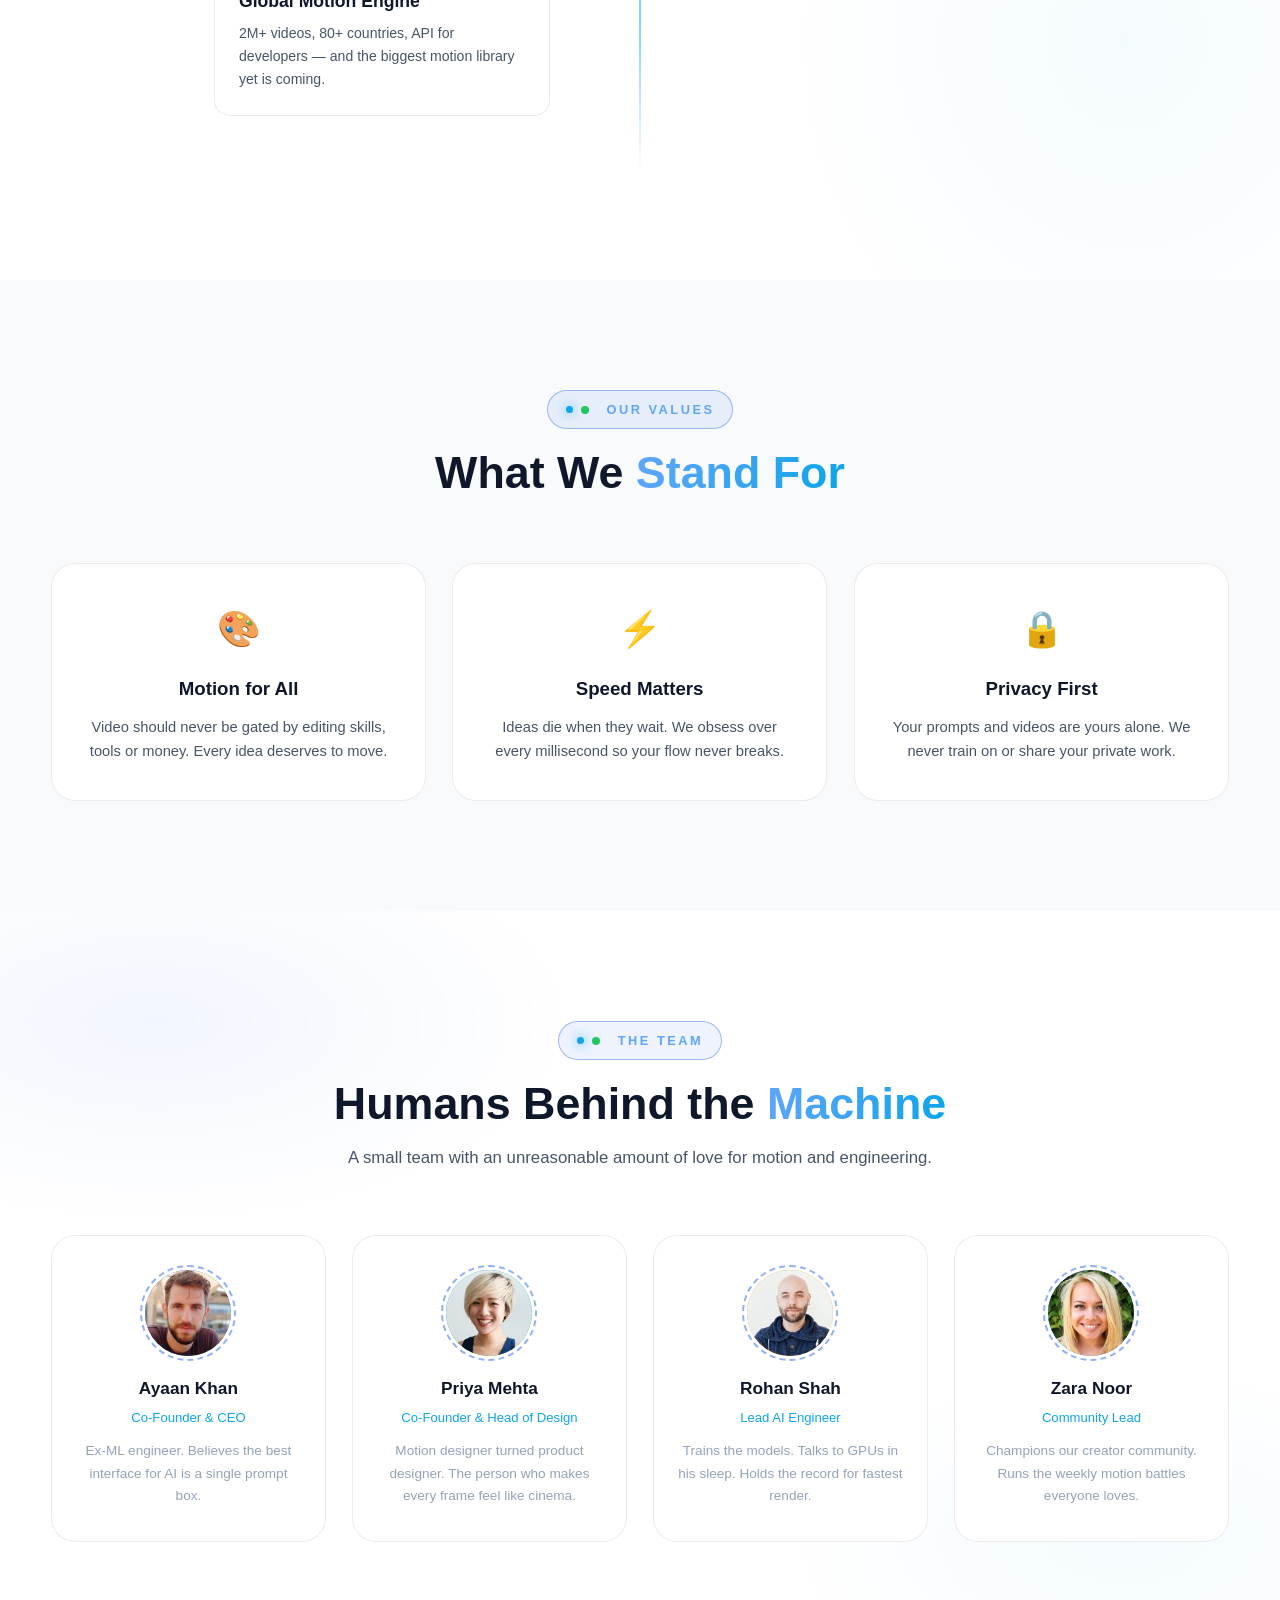
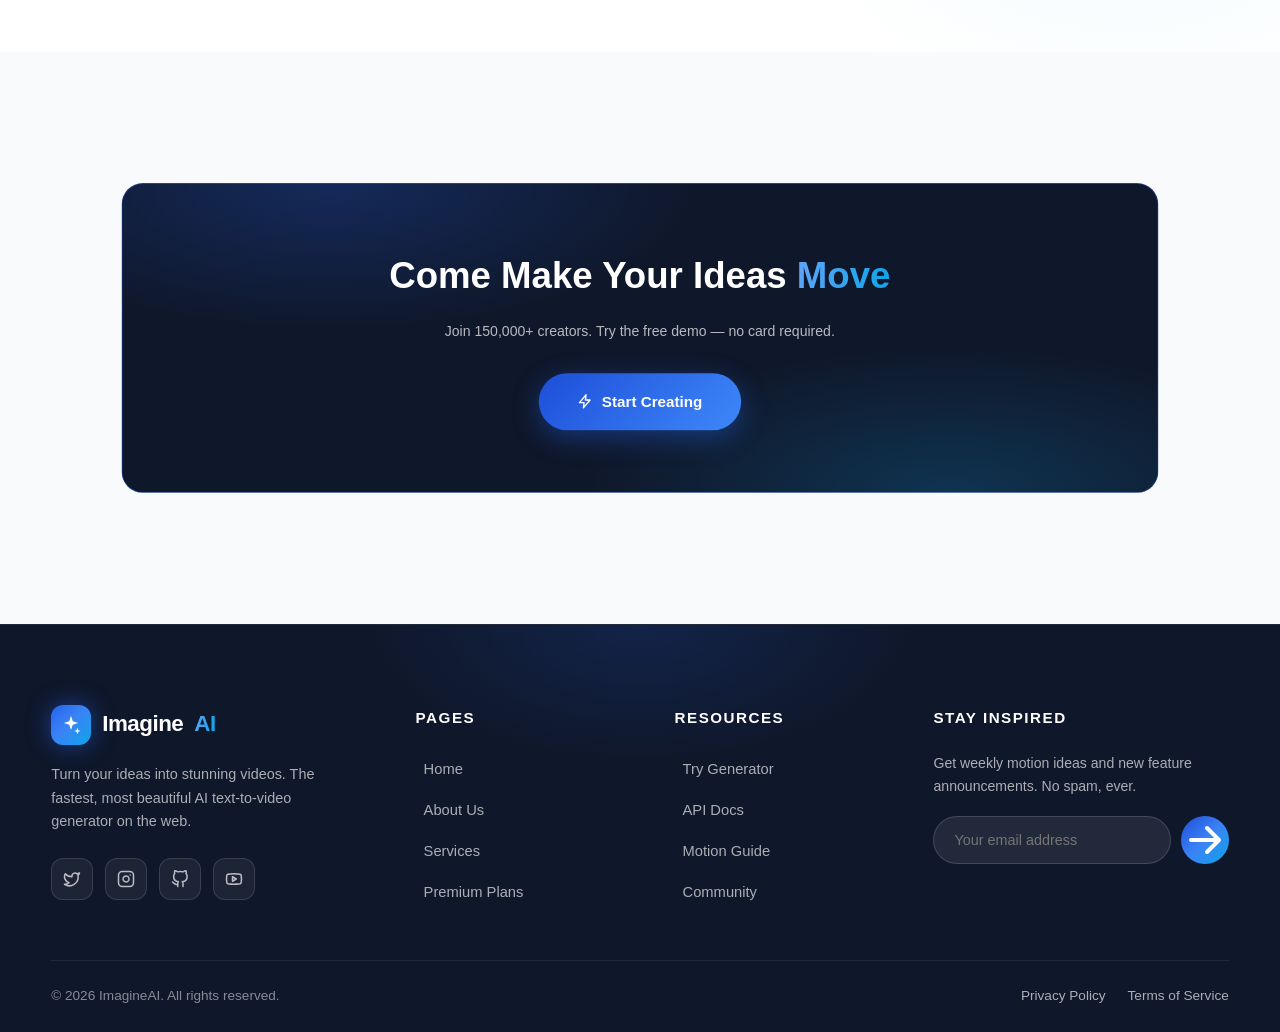
==== commit d864a2d4: "Convert site to text-to-video: prompt box generator, prompt lock for free users, updated copy site-w" ====
--- a/about.html
+++ b/about.html
@@ -4,7 +4,7 @@
   <meta charset="UTF-8">
   <meta name="viewport" content="width=device-width, initial-scale=1.0">
   <title>About Us — ImagineAI</title>
-  <meta name="description" content="Meet ImagineAI — the team on a mission to make world-class AI image-to-video generation available to everyone.">
+  <meta name="description" content="Meet ImagineAI — the team on a mission to make world-class AI text-to-video generation available to everyone.">
   <link rel="icon" href="data:image/svg+xml,<svg xmlns='http://www.w3.org/2000/svg' viewBox='0 0 100 100'><text y='.9em' font-size='90'>🎬</text></svg>">
   <link rel="preconnect" href="https://fonts.googleapis.com">
   <link rel="preconnect" href="https://fonts.gstatic.com" crossorigin>
@@ -51,9 +51,9 @@
     </div>
     <div class="container" style="position:relative;z-index:2">
       <span class="eyebrow reveal">About Us</span>
-      <h1 class="reveal d-1">We Believe Every Image Has <span class="grad-text">a Story in Motion</span></h1>
+      <h1 class="reveal d-1">We Believe Every Idea Has <span class="grad-text">a Story in Motion</span></h1>
       <p class="page-sub reveal d-2">
-        ImagineAI was born from a simple question: what if bringing a photo to life required nothing
+        ImagineAI was born from a simple question: what if bringing an idea to life required nothing
         but one click? Today, millions of videos later, we're just getting started.
       </p>
       <div class="breadcrumb reveal d-3">
@@ -70,19 +70,19 @@
           <span class="eyebrow">Our Story</span>
           <h2>From a Garage Idea to a <span class="grad-text">Global Motion Engine</span></h2>
           <p>
-            In 2021, three friends — an engineer, a designer and a dreamer — asked why turning a
-            photo into a moving video was locked behind expensive tools and complex editing
+            In 2021, three friends — an engineer, a designer and a dreamer — asked why turning an
+            idea into a moving video was locked behind expensive tools and complex editing
             workflows. The answer should have been obvious: it shouldn't be.
           </p>
           <p>
-            We built ImagineAI to be the fastest, friendliest AI image-to-video generator on the
-            planet. No tutorials. No editing skills. Just upload the picture you love, and watch
+            We built ImagineAI to be the fastest, friendliest AI text-to-video generator on the
+            planet. No tutorials. No editing skills. Just type the scene you imagine, and watch
             it come to life.
           </p>
           <p>
             Today our community spans 150,000+ creators across 80 countries — filmmakers,
             marketers, game developers, students and grandparents discovering the magic of motion.
-            And every single video starts the same way: with a still image.
+            And every single video starts the same way: with a few words.
           </p>
           <a href="services.html" class="btn btn-primary btn-sm" style="margin-top:10px">Explore Our Services</a>
         </div>
@@ -138,7 +138,7 @@
           <div class="tl-card">
             <div class="tl-year">2021</div>
             <h3>The Spark</h3>
-            <p>Three friends prototype the first image-to-video engine in a garage. A photo moved for the first time — slow, buggy — and magical.</p>
+            <p>Three friends prototype the first text-to-video engine in a garage. A prompt moved for the first time — slow, buggy — and magical.</p>
           </div>
         </div>
         <div class="tl-item reveal-right">
@@ -162,7 +162,7 @@
           <div class="tl-card">
             <div class="tl-year">2024</div>
             <h3>Speed Revolution</h3>
-            <p>The v2 engine animates any image in under 5 seconds. Mobile apps launch. Creators hit 150K.</p>
+            <p>The v2 engine turns any prompt into video in under 5 seconds. Mobile apps launch. Creators hit 150K.</p>
           </div>
         </div>
         <div class="tl-item reveal-left">
@@ -188,7 +188,7 @@
         <div class="value-card reveal">
           <span class="v-icon">🎨</span>
           <h3>Motion for All</h3>
-          <p>Video should never be gated by editing skills, tools or money. Every photo deserves to move.</p>
+          <p>Video should never be gated by editing skills, tools or money. Every idea deserves to move.</p>
         </div>
         <div class="value-card reveal d-1">
           <span class="v-icon">⚡</span>
@@ -198,7 +198,7 @@
         <div class="value-card reveal d-2">
           <span class="v-icon">🔒</span>
           <h3>Privacy First</h3>
-          <p>Your images and videos are yours alone. We never train on or share your private work.</p>
+          <p>Your prompts and videos are yours alone. We never train on or share your private work.</p>
         </div>
       </div>
     </div>
@@ -217,7 +217,7 @@
           <div class="team-avatar" style="background:linear-gradient(135deg,#2563eb,#3b82f6)"><img src="images/team-1.jpg" alt="Ayaan Khan"></div>
           <h3>Ayaan Khan</h3>
           <div class="t-role">Co-Founder & CEO</div>
-          <p>Ex-ML engineer. Believes the best interface for AI is a single upload button.</p>
+          <p>Ex-ML engineer. Believes the best interface for AI is a single prompt box.</p>
         </div>
         <div class="team-card reveal d-1">
           <div class="team-avatar" style="background:linear-gradient(135deg,#0ea5e9,#16a34a)"><img src="images/team-2.jpg" alt="Priya Mehta"></div>
@@ -245,7 +245,7 @@
   <section class="section">
     <div class="container">
       <div class="cta-banner reveal-zoom">
-        <h2>Come Make Your Images <span class="grad-text">Move</span></h2>
+        <h2>Come Make Your Ideas <span class="grad-text">Move</span></h2>
         <p>Join 150,000+ creators. Try the free demo — no card required.</p>
         <a href="index.html#generator" class="btn btn-primary btn-lg">
           <svg viewBox="0 0 24 24" fill="none" stroke="currentColor" stroke-width="2" stroke-linecap="round" stroke-linejoin="round"><path d="M13 2L3 14h7l-1 8 10-12h-7l1-8z"/></svg>
@@ -266,7 +266,7 @@
             </span>
             Imagine<span class="grad-text">AI</span>
           </a>
-          <p>Turn your images into stunning videos. The fastest, most beautiful AI image-to-video generator on the web.</p>
+          <p>Turn your ideas into stunning videos. The fastest, most beautiful AI text-to-video generator on the web.</p>
           <div class="footer-social">
             <a href="#" aria-label="Twitter"><svg viewBox="0 0 24 24" fill="none" stroke="currentColor" stroke-width="2" stroke-linecap="round" stroke-linejoin="round"><path d="M22 4s-.7 2.1-2 3.4c1.6 10-9.4 17.3-18 11.6 2.2.1 4.4-.6 6-2C3 15.5.5 9.6 3 5c2.2 2.6 5.6 4.1 9 4-.9-4.2 4-6.6 7-3.8 1.1 0 3-1.2 3-1.2z"/></svg></a>
             <a href="#" aria-label="Instagram"><svg viewBox="0 0 24 24" fill="none" stroke="currentColor" stroke-width="2" stroke-linecap="round" stroke-linejoin="round"><rect x="2" y="2" width="20" height="20" rx="5"/><path d="M16 11.37A4 4 0 1 1 12.63 8 4 4 0 0 1 16 11.37z"/><line x1="17.5" y1="6.5" x2="17.51" y2="6.5"/></svg></a>
@@ -323,7 +323,7 @@
         <svg viewBox="0 0 24 24" fill="none" stroke="currentColor" stroke-width="2" stroke-linecap="round" stroke-linejoin="round"><path d="M3 8l4 4 5-7 5 7 4-4-2 12H5L3 8z"/></svg>
       </div>
       <h3 class="m-title">Free limit reached!</h3>
-      <p class="m-text">Upgrade to unlock uploading your own images and unlimited AI video creation.</p>
+      <p class="m-text">Upgrade to unlock writing your own prompts and unlimited AI video creation.</p>
       <a href="premium.html" class="btn btn-primary btn-block btn-lg">View Premium Plans</a>
       <p class="m-note">🔒 Secure checkout · Cancel anytime · Instant activation</p>
     </div>
--- a/css/style.css
+++ b/css/style.css
@@ -0,0 +1,2585 @@
+/* ============================================================
+   ImagineAI — AI Image-to-Video Generator
+   Premium Aurora Design System & Animations
+   ============================================================ */
+
+/* ---------- 1. CSS Variables ---------- */
+:root {
+  --bg: #f8fafc;
+  --bg-soft: #ffffff;
+  --bg-card: #ffffff;
+  --bg-card-hover: #f1f5f9;
+  --border: rgba(15, 23, 42, 0.08);
+  --border-strong: rgba(15, 23, 42, 0.16);
+
+  --text: #0f172a;
+  --text-dim: #475569;
+  --text-faint: #94a3b8;
+
+  --violet: #2563eb;
+  --violet-soft: #60a5fa;
+  --cyan: #0ea5e9;
+  --pink: #3b82f6;
+  --green: #16a34a;
+  --gold: #f59e0b;
+  --gold-soft: #fbbf24;
+
+  --grad-main: linear-gradient(135deg, #2563eb 0%, #3b82f6 45%, #0ea5e9 100%);
+  --grad-text: linear-gradient(100deg, #60a5fa 0%, #0ea5e9 50%, #3b82f6 100%);
+  --grad-btn: linear-gradient(135deg, #1d4ed8 0%, #3b82f6 50%, #0ea5e9 100%);
+
+  --radius: 16px;
+  --radius-sm: 10px;
+  --radius-lg: 24px;
+
+  --shadow-glow: 0 0 40px rgba(37, 99, 235, 0.35);
+  --shadow-card: 0 10px 40px rgba(0, 0, 0, 0.45);
+
+  --font-head: 'Space Grotesk', 'Segoe UI', sans-serif;
+  --font-body: 'Inter', 'Segoe UI', sans-serif;
+
+  --nav-h: 76px;
+  --max-w: 1200px;
+}
+
+/* ---------- 2. Reset & Base ---------- */
+*, *::before, *::after { margin: 0; padding: 0; box-sizing: border-box; }
+
+html { scroll-behavior: smooth; }
+
+body {
+  font-family: var(--font-body);
+  background: var(--bg);
+  color: var(--text);
+  line-height: 1.65;
+  overflow-x: hidden;
+  -webkit-font-smoothing: antialiased;
+}
+
+/* aurora atmosphere — constant subtle glow behind every page */
+body::before {
+  content: '';
+  position: fixed; inset: 0;
+  z-index: 0;
+  pointer-events: none;
+  background:
+    radial-gradient(ellipse 70% 42% at 50% -12%, rgba(37, 99, 235, 0.1), transparent 62%),
+    radial-gradient(ellipse 46% 32% at 92% 18%, rgba(14, 165, 233, 0.055), transparent 58%),
+    radial-gradient(ellipse 40% 30% at 6% 78%, rgba(59, 130, 246, 0.05), transparent 60%);
+}
+
+img, canvas { max-width: 100%; display: block; }
+a { color: inherit; text-decoration: none; }
+button { font-family: inherit; cursor: pointer; border: none; background: none; color: inherit; }
+input, select, textarea { font-family: inherit; }
+ul { list-style: none; }
+
+::selection { background: rgba(37, 99, 235, 0.45); color: #fff; }
+
+/* Scrollbar */
+::-webkit-scrollbar { width: 10px; }
+::-webkit-scrollbar-track { background: var(--bg); }
+::-webkit-scrollbar-thumb {
+  background: linear-gradient(180deg, #1d4ed8, #0ea5e9);
+  border-radius: 8px;
+  border: 2px solid var(--bg);
+}
+
+/* ---------- 3. Utilities ---------- */
+.container { width: min(var(--max-w), 92%); margin-inline: auto; }
+
+.section { padding: 110px 0; position: relative; }
+.section-alt { background: var(--bg-soft); }
+.section-alt::before {
+  content: '';
+  position: absolute; inset: 0;
+  pointer-events: none;
+  background:
+    radial-gradient(ellipse 55% 45% at 12% 15%, rgba(37, 99, 235, 0.06), transparent 60%),
+    radial-gradient(ellipse 45% 40% at 88% 85%, rgba(14, 165, 233, 0.045), transparent 60%);
+}
+.section-alt > .container { position: relative; z-index: 1; }
+
+.grad-text {
+  background: var(--grad-text);
+  background-size: 200% auto;
+  -webkit-background-clip: text;
+  background-clip: text;
+  -webkit-text-fill-color: transparent;
+  color: transparent;
+  animation: gradientShift 6s ease infinite;
+}
+
+.eyebrow {
+  display: inline-flex;
+  align-items: center;
+  gap: 8px;
+  font-size: 0.8rem;
+  font-weight: 600;
+  letter-spacing: 2.5px;
+  text-transform: uppercase;
+  color: var(--violet-soft);
+  padding: 8px 18px;
+  border: 1px solid rgba(37, 99, 235, 0.4);
+  border-radius: 999px;
+  background: rgba(37, 99, 235, 0.08);
+  margin-bottom: 18px;
+}
+.eyebrow::before {
+  content: '';
+  width: 7px; height: 7px;
+  border-radius: 50%;
+  background: var(--cyan);
+  box-shadow: 0 0 12px var(--cyan);
+  animation: pulseGlow 2s ease infinite;
+}
+
+.section-head { text-align: center; max-width: 680px; margin: 0 auto 64px; }
+.section-head h2 {
+  font-family: var(--font-head);
+  font-size: clamp(1.9rem, 4vw, 2.8rem);
+  font-weight: 700;
+  line-height: 1.15;
+  margin-bottom: 14px;
+}
+.section-head p { color: var(--text-dim); font-size: 1.05rem; }
+
+/* ---------- 4. Buttons ---------- */
+.btn {
+  display: inline-flex;
+  align-items: center;
+  justify-content: center;
+  gap: 10px;
+  padding: 15px 34px;
+  font-size: 1rem;
+  font-weight: 600;
+  border-radius: 999px;
+  transition: all 0.35s cubic-bezier(0.22, 1, 0.36, 1);
+  position: relative;
+  overflow: hidden;
+  white-space: nowrap;
+}
+.btn svg { width: 18px; height: 18px; flex-shrink: 0; }
+
+.btn-primary {
+  background: var(--grad-btn);
+  background-size: 200% auto;
+  color: #fff;
+  box-shadow: 0 8px 30px rgba(37, 99, 235, 0.4);
+}
+.btn-primary:hover {
+  background-position: right center;
+  transform: translateY(-3px);
+  box-shadow: 0 14px 44px rgba(37, 99, 235, 0.55);
+}
+.btn-primary:active { transform: translateY(-1px); }
+
+/* shine sweep effect */
+.btn-primary::after {
+  content: '';
+  position: absolute;
+  top: 0; left: -80%;
+  width: 50%; height: 100%;
+  background: linear-gradient(100deg, transparent, rgba(255,255,255,0.35), transparent);
+  transform: skewX(-20deg);
+  animation: shine 3.5s ease infinite;
+}
+
+.btn-ghost {
+  border: 1px solid var(--border-strong);
+  color: var(--text);
+  background: rgba(15, 23, 42, 0.03);
+  backdrop-filter: blur(8px);
+}
+.btn-ghost:hover {
+  border-color: var(--violet);
+  color: var(--violet-soft);
+  transform: translateY(-3px);
+  box-shadow: 0 10px 30px rgba(37, 99, 235, 0.2);
+}
+
+.btn-sm { padding: 11px 24px; font-size: 0.9rem; }
+.btn-lg { padding: 18px 44px; font-size: 1.08rem; }
+.btn-block { width: 100%; }
+
+/* ---------- 5. Preloader ---------- */
+#preloader {
+  position: fixed; inset: 0;
+  background: var(--bg);
+  display: flex;
+  flex-direction: column;
+  align-items: center;
+  justify-content: center;
+  gap: 22px;
+  z-index: 9999;
+  transition: opacity 0.6s ease, visibility 0.6s ease;
+}
+#preloader.hidden { opacity: 0; visibility: hidden; pointer-events: none; }
+.loader-ring {
+  width: 70px; height: 70px;
+  border-radius: 50%;
+  border: 3px solid rgba(37, 99, 235, 0.15);
+  border-top-color: var(--violet);
+  border-right-color: var(--cyan);
+  animation: spin 0.9s linear infinite;
+}
+.loader-text {
+  font-family: var(--font-head);
+  font-weight: 700;
+  letter-spacing: 3px;
+  font-size: 0.85rem;
+  text-transform: uppercase;
+  animation: pulseGlow 1.6s ease infinite;
+}
+
+/* ---------- 6. Navbar ---------- */
+.navbar {
+  position: fixed;
+  top: 0; left: 0; right: 0;
+  height: var(--nav-h);
+  z-index: 1000;
+  transition: all 0.4s ease;
+}
+.navbar.scrolled {
+  background: rgba(15, 23, 42, 0.75);
+  backdrop-filter: blur(18px);
+  -webkit-backdrop-filter: blur(18px);
+  border-bottom: 1px solid var(--border);
+  height: 66px;
+}
+.nav-inner {
+  height: 100%;
+  display: flex;
+  align-items: center;
+  justify-content: space-between;
+  gap: 24px;
+}
+.logo {
+  display: flex;
+  align-items: center;
+  gap: 11px;
+  font-family: var(--font-head);
+  font-size: 1.4rem;
+  font-weight: 700;
+  letter-spacing: -0.5px;
+}
+.logo-mark {
+  width: 40px; height: 40px;
+  border-radius: 12px;
+  background: var(--grad-main);
+  display: grid;
+  place-items: center;
+  box-shadow: 0 0 22px rgba(37, 99, 235, 0.55);
+  animation: float 4s ease-in-out infinite;
+}
+.logo-mark svg { width: 22px; height: 22px; color: #fff; }
+.logo span em { font-style: normal; }
+
+.nav-links {
+  display: flex;
+  align-items: center;
+  gap: 6px;
+}
+.nav-links a {
+  padding: 9px 18px;
+  border-radius: 999px;
+  font-size: 0.95rem;
+  font-weight: 500;
+  color: var(--text-dim);
+  transition: all 0.3s ease;
+  position: relative;
+}
+.nav-links a:hover { color: var(--text); background: rgba(255,255,255,0.05); }
+.nav-links a.active {
+  color: #fff;
+  background: rgba(37, 99, 235, 0.16);
+  border: 1px solid rgba(37, 99, 235, 0.35);
+}
+
+.nav-cta { display: flex; align-items: center; gap: 14px; }
+
+.plan-badge {
+  display: inline-flex;
+  align-items: center;
+  gap: 7px;
+  font-size: 0.8rem;
+  font-weight: 700;
+  letter-spacing: 0.6px;
+  text-transform: uppercase;
+  padding: 7px 16px;
+  border-radius: 999px;
+  color: var(--gold-soft);
+  border: 1px solid rgba(217, 119, 6, 0.45);
+  background: rgba(217, 119, 6, 0.1);
+}
+.plan-badge.pro {
+  color: var(--gold-soft);
+  border-color: rgba(217, 119, 6, 0.6);
+  background: linear-gradient(135deg, rgba(217, 119, 6, 0.18), rgba(217, 119, 6, 0.06));
+  box-shadow: 0 0 18px rgba(217, 119, 6, 0.3);
+}
+.plan-badge.free { color: var(--cyan); border-color: rgba(34,211,238,0.4); background: rgba(34,211,238,0.08); }
+
+.hamburger {
+  display: none;
+  width: 44px; height: 44px;
+  border-radius: 12px;
+  border: 1px solid var(--border);
+  background: rgba(255,255,255,0.04);
+  place-items: center;
+  z-index: 1002;
+}
+.hamburger span {
+  display: block;
+  width: 20px; height: 2px;
+  background: var(--text);
+  border-radius: 2px;
+  position: relative;
+  transition: all 0.3s ease;
+}
+.hamburger span::before, .hamburger span::after {
+  content: '';
+  position: absolute;
+  left: 0; width: 20px; height: 2px;
+  background: var(--text);
+  border-radius: 2px;
+  transition: all 0.3s ease;
+}
+.hamburger span::before { top: -6px; }
+.hamburger span::after { top: 6px; }
+.hamburger.open span { background: transparent; }
+.hamburger.open span::before { top: 0; transform: rotate(45deg); }
+.hamburger.open span::after { top: 0; transform: rotate(-45deg); }
+
+/* ---------- 7. Hero ---------- */
+.hero {
+  min-height: 100vh;
+  display: flex;
+  align-items: center;
+  position: relative;
+  padding: calc(var(--nav-h) + 60px) 0 90px;
+  overflow: hidden;
+}
+.hero-bg { position: absolute; inset: 0; pointer-events: none; }
+
+.grid-pattern {
+  position: absolute; inset: 0;
+  background-image:
+    linear-gradient(rgba(37, 99, 235, 0.05) 1px, transparent 1px),
+    linear-gradient(90deg, rgba(37, 99, 235, 0.05) 1px, transparent 1px);
+  background-size: 56px 56px;
+  mask-image: radial-gradient(ellipse 80% 65% at 50% 40%, #000 30%, transparent 75%);
+  -webkit-mask-image: radial-gradient(ellipse 80% 65% at 50% 40%, #000 30%, transparent 75%);
+}
+
+.orb {
+  position: absolute;
+  border-radius: 50%;
+  filter: blur(90px);
+  opacity: 0.5;
+  animation: float 9s ease-in-out infinite;
+}
+.orb-1 { width: 480px; height: 480px; background: rgba(109, 40, 217, 0.4); top: -140px; left: -120px; }
+.orb-2 { width: 420px; height: 420px; background: rgba(13, 148, 136, 0.32); bottom: -160px; right: -100px; animation-delay: -3s; }
+.orb-3 { width: 300px; height: 300px; background: rgba(59, 130, 246, 0.25); top: 40%; right: 22%; animation-delay: -6s; }
+
+.hero-inner {
+  position: relative;
+  z-index: 2;
+  display: grid;
+  grid-template-columns: 1.15fr 0.85fr;
+  gap: 60px;
+  align-items: center;
+}
+.hero-copy .eyebrow { margin-bottom: 26px; }
+.hero-title {
+  font-family: var(--font-head);
+  font-size: clamp(2.5rem, 5.6vw, 4.3rem);
+  font-weight: 700;
+  line-height: 1.08;
+  letter-spacing: -1.5px;
+  margin-bottom: 24px;
+}
+.hero-sub {
+  font-size: 1.12rem;
+  color: var(--text-dim);
+  max-width: 540px;
+  margin-bottom: 36px;
+}
+.hero-actions { display: flex; gap: 16px; flex-wrap: wrap; margin-bottom: 46px; }
+
+.hero-stats {
+  display: flex;
+  gap: 44px;
+  flex-wrap: wrap;
+}
+.hero-stat .num {
+  font-family: var(--font-head);
+  font-size: 1.9rem;
+  font-weight: 700;
+  background: var(--grad-text);
+  -webkit-background-clip: text;
+  background-clip: text;
+  -webkit-text-fill-color: transparent;
+}
+.hero-stat .lbl { font-size: 0.85rem; color: var(--text-faint); }
+
+/* Hero visual — floating prompt card */
+.hero-visual { position: relative; min-height: 440px; }
+.float-card {
+  position: absolute;
+  background: rgba(13, 13, 26, 0.75);
+  border: 1px solid var(--border);
+  border-radius: var(--radius-lg);
+  padding: 22px;
+  backdrop-filter: blur(14px);
+  box-shadow: var(--shadow-card);
+  animation: float 6s ease-in-out infinite;
+}
+.fc-main {
+  width: 88%;
+  top: 0; right: 0;
+  animation-delay: -2s;
+}
+.fc-main .fc-img {
+  aspect-ratio: 4/3;
+  border-radius: var(--radius);
+  overflow: hidden;
+  margin-bottom: 16px;
+}
+.fc-tag {
+  display: inline-flex;
+  align-items: center;
+  gap: 8px;
+  font-size: 0.8rem;
+  font-weight: 600;
+  color: var(--cyan);
+  padding: 6px 14px;
+  border-radius: 999px;
+  background: rgba(14, 165, 233, 0.1);
+  border: 1px solid rgba(14, 165, 233, 0.3);
+}
+.fc-prompt {
+  font-size: 0.9rem;
+  color: var(--text-dim);
+  margin-top: 12px;
+  display: flex;
+  gap: 8px;
+  align-items: center;
+}
+.fc-prompt svg { width: 15px; height: 15px; color: var(--violet-soft); flex-shrink: 0; }
+
+.fc-side {
+  width: 46%;
+  bottom: 6%;
+  left: 0;
+  padding: 18px;
+  animation-delay: -4s;
+}
+.fc-side .fc-img {
+  aspect-ratio: 1/1;
+  border-radius: var(--radius);
+  overflow: hidden;
+  margin-bottom: 12px;
+}
+.fc-side .fc-stats { display: flex; gap: 14px; font-size: 0.78rem; color: var(--text-faint); }
+.fc-side .fc-stats b { color: var(--green); }
+
+.fc-badge {
+  position: absolute;
+  top: 8%; left: -4%;
+  z-index: 3;
+  display: flex;
+  align-items: center;
+  gap: 10px;
+  background: rgba(13, 13, 26, 0.9);
+  border: 1px solid rgba(52, 211, 153, 0.4);
+  padding: 12px 18px;
+  border-radius: 14px;
+  font-size: 0.85rem;
+  font-weight: 600;
+  box-shadow: var(--shadow-card);
+  animation: float 5s ease-in-out infinite;
+  animation-delay: -1s;
+}
+.fc-badge .dot {
+  width: 10px; height: 10px;
+  border-radius: 50%;
+  background: var(--green);
+  box-shadow: 0 0 12px var(--green);
+  animation: pulseGlow 1.8s ease infinite;
+}
+
+/* ---------- 8. Generator ---------- */
+.generator-wrap {
+  display: grid;
+  grid-template-columns: 1fr 1.15fr;
+  gap: 34px;
+  align-items: stretch;
+}
+.gen-panel {
+  background: var(--bg-card);
+  border: 1px solid var(--border);
+  border-radius: var(--radius-lg);
+  padding: 30px;
+  position: relative;
+  overflow: hidden;
+}
+.gen-panel::before {
+  content: '';
+  position: absolute;
+  top: 0; left: 0; right: 0;
+  height: 2px;
+  background: var(--grad-main);
+  background-size: 200% auto;
+  animation: gradientShift 5s ease infinite;
+}
+
+.gen-label {
+  display: block;
+  font-size: 0.82rem;
+  font-weight: 600;
+  letter-spacing: 1.2px;
+  text-transform: uppercase;
+  color: var(--text-faint);
+  margin-bottom: 10px;
+}
+.gen-field { margin-bottom: 22px; }
+
+.gen-input {
+  width: 100%;
+  background: rgba(15, 23, 42, 0.04);
+  border: 1px solid var(--border);
+  border-radius: var(--radius-sm);
+  color: var(--text);
+  padding: 15px 18px;
+  font-size: 0.98rem;
+  transition: all 0.3s ease;
+  resize: vertical;
+}
+.gen-input::placeholder { color: var(--text-faint); }
+.gen-input:focus {
+  outline: none;
+  border-color: var(--violet);
+  box-shadow: 0 0 0 3px rgba(37, 99, 235, 0.2), 0 0 24px rgba(37, 99, 235, 0.15);
+  background: rgba(15, 23, 42, 0.06);
+}
+
+.gen-row { display: grid; grid-template-columns: 1fr 1fr; gap: 16px; }
+select.gen-input { appearance: none; cursor: pointer; }
+.select-wrap { position: relative; }
+.select-wrap::after {
+  content: '▾';
+  position: absolute;
+  right: 16px; top: 50%;
+  transform: translateY(-50%);
+  color: var(--text-faint);
+  pointer-events: none;
+}
+.select-wrap select { padding-right: 40px; }
+.select-wrap select option { background: var(--bg-card); color: var(--text); }
+
+.credits-chip {
+  display: flex;
+  align-items: center;
+  justify-content: space-between;
+  padding: 13px 18px;
+  border-radius: var(--radius-sm);
+  border: 1px dashed rgba(37, 99, 235, 0.45);
+  background: rgba(37, 99, 235, 0.06);
+  margin-bottom: 22px;
+  font-size: 0.9rem;
+}
+.credits-chip .free-left { font-weight: 700; color: var(--cyan); }
+.credits-chip a { color: var(--violet-soft); font-weight: 600; border-bottom: 1px dashed var(--violet-soft); }
+.credits-chip a:hover { color: var(--violet); }
+.credits-chip .unlimited { font-weight: 700; color: var(--amber); }
+
+/* Output side */
+.gen-output-panel {
+  background: var(--bg-card);
+  border: 1px solid var(--border);
+  border-radius: var(--radius-lg);
+  padding: 30px;
+  display: flex;
+  flex-direction: column;
+  position: relative;
+  overflow: hidden;
+}
+.gen-output-frame {
+  flex: 1;
+  min-height: 380px;
+  border-radius: var(--radius);
+  border: 1px dashed var(--border-strong);
+  background:
+    radial-gradient(circle at 30% 20%, rgba(37, 99, 235, 0.08), transparent 55%),
+    radial-gradient(circle at 75% 80%, rgba(14, 165, 233, 0.08), transparent 55%),
+    rgba(0, 0, 0, 0.25);
+  display: grid;
+  place-items: center;
+  position: relative;
+  overflow: hidden;
+  transition: border-color 0.4s ease;
+}
+.gen-output-frame.has-image { border-style: solid; border-color: rgba(37, 99, 235, 0.4); }
+
+.gen-placeholder { text-align: center; padding: 30px; color: var(--text-faint); }
+.gen-placeholder .ph-icon {
+  width: 74px; height: 74px;
+  margin: 0 auto 18px;
+  border-radius: 22px;
+  background: rgba(37, 99, 235, 0.1);
+  border: 1px solid rgba(37, 99, 235, 0.3);
+  display: grid;
+  place-items: center;
+  animation: float 4s ease-in-out infinite;
+}
+.gen-placeholder .ph-icon svg { width: 32px; height: 32px; color: var(--violet-soft); }
+.gen-placeholder p { max-width: 300px; font-size: 0.92rem; }
+
+.gen-canvas { width: 100%; height: 100%; object-fit: cover; border-radius: var(--radius); animation: fadeScale 0.7s ease; }
+
+/* generation loading state */
+.gen-loading { position: absolute; inset: 0; display: none; z-index: 5; }
+.gen-loading.active { display: flex; }
+.loading-overlay {
+  position: absolute; inset: 0;
+  background: rgba(15, 23, 42, 0.75);
+  backdrop-filter: blur(6px);
+  display: flex;
+  flex-direction: column;
+  align-items: center;
+  justify-content: center;
+  gap: 20px;
+  padding: 30px;
+  text-align: center;
+}
+.loading-orb {
+  width: 66px; height: 66px;
+  border-radius: 50%;
+  background: conic-gradient(from 0deg, var(--violet), var(--cyan), var(--pink), var(--violet));
+  animation: spin 1.4s linear infinite;
+  box-shadow: var(--shadow-glow);
+  position: relative;
+}
+.loading-orb::after {
+  content: '';
+  position: absolute; inset: 8px;
+  border-radius: 50%;
+  background: var(--bg);
+}
+.stage-text {
+  font-family: var(--font-head);
+  font-weight: 600;
+  font-size: 1.05rem;
+  min-height: 26px;
+}
+.stage-text .cursor { display: inline-block; width: 2px; height: 18px; background: var(--cyan); animation: blink 0.9s step-end infinite; vertical-align: -3px; margin-left: 4px; }
+.stage-bar {
+  width: min(320px, 80%);
+  height: 6px;
+  border-radius: 99px;
+  background: rgba(15, 23, 42, 0.08);
+  overflow: hidden;
+}
+.stage-bar i {
+  display: block;
+  height: 100%;
+  width: 0%;
+  border-radius: 99px;
+  background: var(--grad-main);
+  background-size: 200% auto;
+  animation: gradientShift 2s linear infinite;
+  transition: width 0.5s ease;
+}
+
+.gen-hint {
+  margin-top: 16px;
+  font-size: 0.82rem;
+  color: var(--text-faint);
+  text-align: center;
+}
+.gen-hint a { color: var(--cyan); border-bottom: 1px dashed rgba(14, 165, 233, 0.5); }
+
+/* ---------- 9. Feature cards ---------- */
+.features-grid {
+  display: grid;
+  grid-template-columns: repeat(3, 1fr);
+  gap: 26px;
+}
+.feature-card {
+  background: var(--bg-card);
+  border: 1px solid var(--border);
+  border-radius: var(--radius-lg);
+  padding: 34px 30px;
+  transition: all 0.45s cubic-bezier(0.22, 1, 0.36, 1);
+  position: relative;
+  overflow: hidden;
+}
+.feature-card::before {
+  content: '';
+  position: absolute;
+  inset: 0;
+  background: radial-gradient(circle at 20% 0%, rgba(37, 99, 235, 0.14), transparent 60%);
+  opacity: 0;
+  transition: opacity 0.45s ease;
+}
+.feature-card:hover {
+  transform: translateY(-9px);
+  border-color: rgba(37, 99, 235, 0.45);
+  box-shadow: 0 22px 55px rgba(0, 0, 0, 0.5), 0 0 34px rgba(37, 99, 235, 0.14);
+}
+.feature-card:hover::before { opacity: 1; }
+.feature-icon {
+  width: 58px; height: 58px;
+  border-radius: 16px;
+  background: rgba(37, 99, 235, 0.12);
+  border: 1px solid rgba(37, 99, 235, 0.35);
+  display: grid;
+  place-items: center;
+  margin-bottom: 22px;
+  transition: all 0.4s ease;
+}
+.feature-icon svg { width: 26px; height: 26px; color: var(--violet-soft); }
+.feature-card:hover .feature-icon {
+  background: var(--grad-main);
+  box-shadow: var(--shadow-glow);
+  transform: scale(1.08) rotate(-4deg);
+}
+.feature-card:hover .feature-icon svg { color: #fff; }
+.feature-card h3 {
+  font-family: var(--font-head);
+  font-size: 1.22rem;
+  margin-bottom: 10px;
+}
+.feature-card p { color: var(--text-dim); font-size: 0.94rem; }
+
+/* ---------- 10. How it works ---------- */
+.steps {
+  display: grid;
+  grid-template-columns: repeat(3, 1fr);
+  gap: 30px;
+  counter-reset: step;
+}
+.step-card {
+  position: relative;
+  background: var(--bg-card);
+  border: 1px solid var(--border);
+  border-radius: var(--radius-lg);
+  padding: 40px 30px 32px;
+  text-align: center;
+  transition: all 0.4s ease;
+}
+.step-card:hover { transform: translateY(-7px); border-color: rgba(14, 165, 233, 0.45); }
+.step-num {
+  width: 52px; height: 52px;
+  margin: 0 auto 20px;
+  border-radius: 50%;
+  background: var(--grad-main);
+  display: grid;
+  place-items: center;
+  font-family: var(--font-head);
+  font-weight: 700;
+  font-size: 1.2rem;
+  color: #fff;
+  box-shadow: var(--shadow-glow);
+  position: relative;
+}
+.step-card h3 { font-family: var(--font-head); margin-bottom: 10px; font-size: 1.15rem; }
+.step-card p { color: var(--text-dim); font-size: 0.92rem; }
+.step-arrow {
+  position: absolute;
+  top: 58px;
+  right: -22px;
+  color: var(--text-faint);
+  width: 26px; height: 26px;
+  z-index: 2;
+  animation: arrowNudge 2.2s ease infinite;
+}
+
+/* ---------- 11. Gallery ---------- */
+.gallery-grid {
+  display: grid;
+  grid-template-columns: repeat(4, 1fr);
+  gap: 20px;
+}
+.gallery-item {
+  border-radius: var(--radius);
+  overflow: hidden;
+  position: relative;
+  cursor: pointer;
+  border: 1px solid var(--border);
+  transition: all 0.4s ease;
+  aspect-ratio: 1/1;
+}
+.gallery-item:hover {
+  transform: translateY(-7px) scale(1.02);
+  border-color: rgba(37, 99, 235, 0.5);
+  box-shadow: 0 18px 45px rgba(0, 0, 0, 0.5), 0 0 30px rgba(37, 99, 235, 0.18);
+  z-index: 2;
+}
+.gallery-item .art { width: 100%; height: 100%; }
+.gallery-item .g-cap {
+  position: absolute;
+  left: 0; right: 0; bottom: 0;
+  padding: 34px 16px 14px;
+  background: linear-gradient(transparent, rgba(0, 0, 0, 0.85));
+  font-size: 0.82rem;
+  font-weight: 500;
+  transform: translateY(8px);
+  opacity: 0.9;
+  transition: all 0.35s ease;
+}
+.gallery-item:hover .g-cap { transform: translateY(0); opacity: 1; }
+
+/* procedural art tiles (pure CSS) */
+.art { position: relative; overflow: hidden; }
+.art-1 { background: linear-gradient(140deg, #1e3a8a 0%, #1d4ed8 45%, #93c5fd 100%); }
+.art-1::before {
+  content: '';
+  position: absolute; inset: -30%;
+  background: radial-gradient(circle at 65% 30%, rgba(255,255,255,0.85) 0%, transparent 40%),
+              radial-gradient(circle at 30% 75%, rgba(34,211,238,0.7) 0%, transparent 45%);
+  animation: blob 9s ease-in-out infinite alternate;
+}
+.art-2 { background: linear-gradient(160deg, #052e2b 0%, #0e7490 50%, #a5f3fc 100%); }
+.art-2::before {
+  content: '';
+  position: absolute; inset: -20%;
+  background:
+    radial-gradient(ellipse at 40% 60%, rgba(16,185,129,0.75) 0%, transparent 42%),
+    radial-gradient(ellipse at 75% 25%, rgba(255,255,255,0.65) 0%, transparent 35%);
+  animation: blob 11s ease-in-out infinite alternate-reverse;
+}
+.art-3 { background: linear-gradient(135deg, #4a044e 0%, #be185d 50%, #fdba74 100%); }
+.art-3::before {
+  content: '';
+  position: absolute; inset: -25%;
+  background:
+    radial-gradient(circle at 30% 30%, rgba(253,224,71,0.85) 0%, transparent 38%),
+    radial-gradient(circle at 70% 70%, rgba(255,255,255,0.5) 0%, transparent 40%);
+  animation: blob 8s ease-in-out infinite alternate;
+}
+.art-4 { background: linear-gradient(150deg, #0c0a1d 0%, #312e81 50%, #0ea5e9 100%); }
+.art-4::before {
+  content: '';
+  position: absolute; inset: -30%;
+  background:
+    conic-gradient(from 200deg at 55% 45%, transparent 0deg, rgba(255,255,255,0.8) 60deg, transparent 120deg),
+    radial-gradient(circle at 70% 65%, rgba(124,92,255,0.8) 0%, transparent 45%);
+  animation: spin 18s linear infinite;
+}
+.art-5 { background: linear-gradient(120deg, #3b0764 0%, #2563eb 55%, #67e8f9 100%); }
+.art-5::before {
+  content: '';
+  position: absolute; inset: -20%;
+  background:
+    radial-gradient(ellipse at 25% 70%, rgba(255,255,255,0.7) 0%, transparent 36%),
+    radial-gradient(ellipse at 80% 20%, rgba(129,140,248,0.65) 0%, transparent 40%);
+  animation: blob 10s ease-in-out infinite alternate-reverse;
+}
+.art-6 { background: linear-gradient(200deg, #172554 0%, #1d4ed8 50%, #93c5fd 100%); }
+.art-6::before {
+  content: '';
+  position: absolute; inset: -25%;
+  background:
+    radial-gradient(circle at 50% 20%, rgba(255,255,255,0.9) 0%, transparent 30%),
+    radial-gradient(circle at 60% 80%, rgba(14,165,233,0.8) 0%, transparent 45%);
+  animation: blob 12s ease-in-out infinite alternate;
+}
+.art-7 { background: linear-gradient(145deg, #1c1917 0%, #b45309 45%, #fde68a 100%); }
+.art-7::before {
+  content: '';
+  position: absolute; inset: -20%;
+  background:
+    radial-gradient(ellipse at 30% 35%, rgba(255,255,255,0.75) 0%, transparent 34%),
+    radial-gradient(ellipse at 72% 72%, rgba(217,119,6,0.85) 0%, transparent 42%);
+  animation: blob 9.5s ease-in-out infinite alternate-reverse;
+}
+.art-8 { background: linear-gradient(130deg, #022c22 0%, #059669 45%, #a7f3d0 100%); }
+.art-8::before {
+  content: '';
+  position: absolute; inset: -25%;
+  background:
+    radial-gradient(circle at 70% 25%, rgba(255,255,255,0.8) 0%, transparent 36%),
+    radial-gradient(circle at 25% 70%, rgba(52,211,153,0.75) 0%, transparent 42%);
+  animation: blob 8.5s ease-in-out infinite alternate;
+}
+
+/* ---------- 12. Testimonials ---------- */
+.testi-grid {
+  display: grid;
+  grid-template-columns: repeat(3, 1fr);
+  gap: 26px;
+}
+.testi-card {
+  background: var(--bg-card);
+  border: 1px solid var(--border);
+  border-radius: var(--radius-lg);
+  padding: 32px;
+  transition: all 0.4s ease;
+  position: relative;
+}
+.testi-card:hover { transform: translateY(-7px); border-color: rgba(59, 130, 246, 0.4); }
+.testi-card .quote-mark {
+  font-family: var(--font-head);
+  font-size: 4rem;
+  line-height: 1;
+  background: var(--grad-text);
+  -webkit-background-clip: text;
+  background-clip: text;
+  -webkit-text-fill-color: transparent;
+  opacity: 0.6;
+  position: absolute;
+  top: 18px; right: 24px;
+}
+.testi-stars { display: flex; gap: 4px; margin-bottom: 16px; color: var(--amber); }
+.testi-stars svg { width: 16px; height: 16px; }
+.testi-card blockquote { color: var(--text-dim); font-size: 0.95rem; margin-bottom: 24px; }
+.testi-user { display: flex; align-items: center; gap: 14px; }
+.testi-avatar {
+  width: 48px; height: 48px;
+  border-radius: 50%;
+  display: grid;
+  place-items: center;
+  font-weight: 700;
+  font-size: 1rem;
+  color: #fff;
+}
+.av-1 { background: linear-gradient(135deg, #2563eb, #3b82f6); }
+.av-2 { background: linear-gradient(135deg, #0ea5e9, #16a34a); }
+.av-3 { background: linear-gradient(135deg, #f59e0b, #ef4444); }
+.testi-user .who { font-weight: 600; font-size: 0.95rem; }
+.testi-user .role { font-size: 0.8rem; color: var(--text-faint); }
+
+/* ---------- 13. CTA banner ---------- */
+.cta-banner {
+  border-radius: var(--radius-lg);
+  padding: 70px 50px;
+  text-align: center;
+  position: relative;
+  overflow: hidden;
+  background: var(--bg-card);
+  border: 1px solid rgba(37, 99, 235, 0.35);
+}
+.cta-banner::before {
+  content: '';
+  position: absolute;
+  inset: 0;
+  background:
+    radial-gradient(ellipse 60% 80% at 20% 0%, rgba(37, 99, 235, 0.25), transparent 60%),
+    radial-gradient(ellipse 60% 80% at 80% 100%, rgba(14, 165, 233, 0.2), transparent 60%);
+  pointer-events: none;
+}
+.cta-banner h2 {
+  font-family: var(--font-head);
+  font-size: clamp(1.8rem, 3.6vw, 2.6rem);
+  margin-bottom: 16px;
+  position: relative;
+}
+.cta-banner p { color: var(--text-dim); max-width: 520px; margin: 0 auto 34px; position: relative; }
+
+/* ---------- 14. Page hero (sub pages) ---------- */
+.page-hero {
+  padding: calc(var(--nav-h) + 90px) 0 80px;
+  text-align: center;
+  position: relative;
+  overflow: hidden;
+}
+.page-hero h1 {
+  font-family: var(--font-head);
+  font-size: clamp(2.2rem, 5vw, 3.6rem);
+  font-weight: 700;
+  letter-spacing: -1px;
+  margin-bottom: 18px;
+}
+.page-hero .page-sub {
+  color: var(--text-dim);
+  max-width: 620px;
+  margin: 0 auto;
+  font-size: 1.08rem;
+}
+.breadcrumb {
+  margin-top: 26px;
+  font-size: 0.85rem;
+  color: var(--text-faint);
+  display: flex;
+  justify-content: center;
+  gap: 8px;
+}
+.breadcrumb a { color: var(--violet-soft); }
+.breadcrumb a:hover { color: var(--violet); }
+.breadcrumb .sep { opacity: 0.5; }
+
+/* ---------- 14b. Real images ---------- */
+.fc-img { position: relative; }
+.fc-img img { width: 100%; height: 100%; object-fit: cover; display: block; }
+.gallery-item img {
+  position: absolute; inset: 0;
+  width: 100%; height: 100%;
+  object-fit: cover;
+  transition: transform 0.6s cubic-bezier(0.22, 1, 0.36, 1);
+}
+.gallery-item:hover img { transform: scale(1.08); }
+.preset-card { aspect-ratio: 1/1; }
+.preset-card img {
+  position: absolute; inset: 0;
+  width: 100%; height: 100%;
+  object-fit: cover;
+  transition: transform 0.6s cubic-bezier(0.22, 1, 0.36, 1);
+}
+.preset-card:hover img { transform: scale(1.08); }
+.story-visual img {
+  position: absolute; inset: 0;
+  width: 100%; height: 100%;
+  object-fit: cover;
+  filter: saturate(1.1);
+}
+.story-visual::before { z-index: 1; opacity: 0.45; }
+.story-visual .story-badge { z-index: 2; }
+.team-avatar img, .testi-avatar img {
+  width: 100%; height: 100%;
+  object-fit: cover;
+  border-radius: 50%;
+  display: block;
+}
+
+/* ---------- 14c. Image-to-video: dropzone & samples ---------- */
+.dropzone {
+  border: 2px dashed rgba(37, 99, 235, 0.45);
+  border-radius: var(--radius);
+  padding: 34px 22px;
+  text-align: center;
+  cursor: pointer;
+  background: rgba(15, 23, 42, 0.02);
+  transition: all 0.35s ease;
+  position: relative;
+}
+.dropzone:hover { border-color: var(--violet-soft); background: rgba(37, 99, 235, 0.05); }
+.dropzone.dragover {
+  border-color: var(--cyan);
+  background: rgba(14, 165, 233, 0.08);
+  box-shadow: 0 0 30px rgba(14, 165, 233, 0.25), inset 0 0 30px rgba(14, 165, 233, 0.06);
+  transform: scale(1.015);
+}
+.dz-icon {
+  width: 62px; height: 62px;
+  margin: 0 auto 16px;
+  border-radius: 18px;
+  background: rgba(37, 99, 235, 0.12);
+  border: 1px solid rgba(37, 99, 235, 0.35);
+  display: grid;
+  place-items: center;
+  transition: all 0.35s ease;
+}
+.dropzone:hover .dz-icon { transform: translateY(-4px) rotate(-4deg); box-shadow: var(--shadow-glow); }
+.dz-icon svg { width: 28px; height: 28px; color: var(--violet-soft); }
+.dz-title { font-weight: 600; font-size: 0.98rem; margin-bottom: 4px; }
+.dz-sub { color: var(--text-faint); font-size: 0.82rem; }
+
+.dz-preview { position: relative; }
+.dz-preview img {
+  max-height: 230px;
+  margin: 0 auto;
+  border-radius: var(--radius-sm);
+  border: 1px solid rgba(37, 99, 235, 0.4);
+  box-shadow: 0 10px 30px rgba(0, 0, 0, 0.4);
+  animation: fadeScale 0.45s ease;
+}
+.dz-remove {
+  position: absolute;
+  top: 10px; right: 10px;
+  width: 34px; height: 34px;
+  border-radius: 50%;
+  background: rgba(15, 23, 42, 0.72);
+  border: 1px solid var(--border-strong);
+  color: #fff;
+  display: grid;
+  place-items: center;
+  transition: all 0.3s ease;
+  backdrop-filter: blur(6px);
+}
+.dz-remove:hover { background: var(--pink); border-color: var(--pink); transform: rotate(90deg); }
+.dz-remove svg { width: 14px; height: 14px; }
+
+.sample-chips { display: flex; align-items: center; gap: 10px; margin-top: 16px; flex-wrap: wrap; }
+.sample-chips .sc-label { font-size: 0.8rem; color: var(--text-faint); margin-right: 2px; }
+.sample-chip {
+  width: 56px; height: 56px;
+  border-radius: 12px;
+  overflow: hidden;
+  border: 2px solid var(--border);
+  padding: 0;
+  transition: all 0.3s ease;
+  position: relative;
+}
+.sample-chip img { width: 100%; height: 100%; object-fit: cover; }
+.sample-chip:hover { transform: translateY(-4px); border-color: var(--cyan); box-shadow: 0 8px 22px rgba(14, 165, 233, 0.3); }
+.sample-chip.active { border-color: var(--cyan); box-shadow: 0 0 0 3px rgba(14, 165, 233, 0.25), 0 0 18px rgba(14, 165, 233, 0.5); }
+
+/* ---------- 14d. Play overlay, duration badge, video output ---------- */
+.play-overlay {
+  position: absolute; inset: 0;
+  display: grid;
+  place-items: center;
+  background: rgba(0, 0, 0, 0.12);
+  z-index: 1;
+  transition: background 0.35s ease;
+}
+.play-btn {
+  width: 58px; height: 58px;
+  border-radius: 50%;
+  background: rgba(15, 23, 42, 0.16);
+  backdrop-filter: blur(8px);
+  -webkit-backdrop-filter: blur(8px);
+  border: 1px solid rgba(15, 23, 42, 0.45);
+  display: grid;
+  place-items: center;
+  color: #fff;
+  transition: all 0.35s cubic-bezier(0.22, 1, 0.36, 1);
+  box-shadow: 0 8px 26px rgba(0, 0, 0, 0.35);
+}
+.play-btn svg { width: 22px; height: 22px; margin-left: 3px; }
+.gallery-item:hover .play-btn, .preset-card:hover .play-btn {
+  transform: scale(1.14);
+  background: var(--grad-btn);
+  border-color: transparent;
+  box-shadow: var(--shadow-glow);
+}
+.dur-badge {
+  position: absolute;
+  bottom: 12px; right: 12px;
+  background: rgba(0, 0, 0, 0.72);
+  padding: 4px 10px;
+  border-radius: 7px;
+  font-size: 0.74rem;
+  font-weight: 600;
+  letter-spacing: 0.5px;
+  z-index: 2;
+  backdrop-filter: blur(4px);
+}
+.gallery-item .g-cap { z-index: 2; }
+
+.gen-video {
+  width: 100%; height: 100%;
+  object-fit: cover;
+  border-radius: var(--radius);
+  animation: fadeScale 0.7s ease;
+}
+
+/* fake video progress bar on hero cards */
+.fc-progress {
+  height: 4px;
+  border-radius: 99px;
+  background: rgba(15, 23, 42, 0.1);
+  overflow: hidden;
+  margin: 12px 0 6px;
+}
+.fc-progress i {
+  display: block;
+  height: 100%;
+  width: 40%;
+  border-radius: 99px;
+  background: var(--grad-main);
+  background-size: 200% auto;
+  animation: progressFill 3.4s ease-in-out infinite alternate, gradientShift 4s linear infinite;
+}
+@keyframes progressFill {
+  from { width: 6%; }
+  to { width: 88%; }
+}
+
+/* ---------- 14e. Ken Burns living thumbnails ---------- */
+.kb img { animation: kenburns 18s ease-in-out infinite alternate; will-change: transform; }
+.kb-1 img { animation-name: kbZoom; }
+.kb-2 img { animation-name: kbPan; }
+.kb-3 img { animation-name: kbOrbit; }
+.kb-4 img { animation-name: kbZoomAlt; }
+.kb-5 img { animation-name: kbPanAlt; }
+.kb-6 img { animation-name: kbZoom; animation-duration: 14s; }
+.kb-7 img { animation-name: kbOrbit; animation-duration: 22s; }
+.kb-8 img { animation-name: kbPan; animation-duration: 16s; animation-direction: alternate-reverse; }
+@keyframes kbZoom {
+  from { transform: scale(1.02) translate(0, 0); }
+  to { transform: scale(1.22) translate(1.5%, -1.5%); }
+}
+@keyframes kbZoomAlt {
+  from { transform: scale(1.22) translate(-1%, 1%); }
+  to { transform: scale(1.02) translate(0, 0); }
+}
+@keyframes kbPan {
+  from { transform: scale(1.14) translate(-2.4%, 0.6%); }
+  to { transform: scale(1.14) translate(2.4%, -0.6%); }
+}
+@keyframes kbPanAlt {
+  from { transform: scale(1.14) translate(2%, 1%); }
+  to { transform: scale(1.14) translate(-2%, -1%); }
+}
+@keyframes kbOrbit {
+  from { transform: scale(1.12) rotate(-1.1deg); }
+  to { transform: scale(1.18) rotate(1.1deg); }
+}
+/* live thumbnails replace the static hover-zoom */
+.gallery-item:hover img { transform: none; }
+.preset-card:hover img { transform: none; }
+/* video-style badges on preset cards */
+.preset-card .p-name { z-index: 2; padding-right: 88px; }
+.preset-card .p-hot { z-index: 2; }
+.preset-card .dur-badge { z-index: 2; }
+
+/* ---------- 15. About page ---------- */
+.about-story-grid {
+  display: grid;
+  grid-template-columns: 1.1fr 0.9fr;
+  gap: 60px;
+  align-items: center;
+}
+.story-copy h2 { font-family: var(--font-head); font-size: clamp(1.7rem, 3.4vw, 2.4rem); margin-bottom: 20px; }
+.story-copy p { color: var(--text-dim); margin-bottom: 18px; }
+.story-visual {
+  position: relative;
+  border-radius: var(--radius-lg);
+  overflow: hidden;
+  border: 1px solid var(--border);
+  min-height: 380px;
+  background: linear-gradient(160deg, #1e3a8a, #0ea5e9);
+}
+.story-visual::before {
+  content: '';
+  position: absolute; inset: -25%;
+  background:
+    radial-gradient(circle at 30% 30%, rgba(255,255,255,0.8) 0%, transparent 35%),
+    radial-gradient(circle at 70% 65%, rgba(34,211,238,0.7) 0%, transparent 40%),
+    radial-gradient(circle at 55% 45%, rgba(129,140,248,0.5) 0%, transparent 50%);
+  animation: blob 12s ease-in-out infinite alternate;
+}
+.story-visual .story-badge {
+  position: absolute;
+  bottom: 24px; left: 24px;
+  background: rgba(15, 23, 42, 0.7);
+  backdrop-filter: blur(10px);
+  border: 1px solid var(--border-strong);
+  padding: 14px 22px;
+  border-radius: 14px;
+  font-weight: 600;
+  font-size: 0.9rem;
+  display: flex;
+  align-items: center;
+  gap: 10px;
+}
+
+.stats-band {
+  display: grid;
+  grid-template-columns: repeat(4, 1fr);
+  gap: 22px;
+}
+.stat-box {
+  background: var(--bg-card);
+  border: 1px solid var(--border);
+  border-radius: var(--radius-lg);
+  padding: 36px 20px;
+  text-align: center;
+  transition: all 0.4s ease;
+}
+.stat-box:hover { transform: translateY(-6px); border-color: rgba(14, 165, 233, 0.45); }
+.stat-box .num {
+  font-family: var(--font-head);
+  font-size: clamp(1.9rem, 3.6vw, 2.6rem);
+  font-weight: 700;
+  background: var(--grad-text);
+  -webkit-background-clip: text;
+  background-clip: text;
+  -webkit-text-fill-color: transparent;
+}
+.stat-box .lbl { color: var(--text-faint); font-size: 0.88rem; margin-top: 6px; }
+
+/* timeline */
+.timeline { position: relative; max-width: 760px; margin: 0 auto; }
+.timeline::before {
+  content: '';
+  position: absolute;
+  left: 50%; top: 0; bottom: 0;
+  width: 2px;
+  transform: translateX(-50%);
+  background: linear-gradient(180deg, transparent, rgba(37, 99, 235, 0.5) 12%, rgba(14, 165, 233, 0.5) 88%, transparent);
+}
+.tl-item {
+  position: relative;
+  width: 50%;
+  padding: 0 44px 54px 0;
+}
+.tl-item:nth-child(even) { margin-left: 50%; padding: 0 0 54px 44px; }
+.tl-dot {
+  position: absolute;
+  top: 4px;
+  right: -9px;
+  width: 18px; height: 18px;
+  border-radius: 50%;
+  background: var(--grad-main);
+  box-shadow: 0 0 16px rgba(37, 99, 235, 0.7);
+  z-index: 2;
+}
+.tl-item:nth-child(even) .tl-dot { right: auto; left: -9px; }
+.tl-card {
+  background: var(--bg-card);
+  border: 1px solid var(--border);
+  border-radius: var(--radius);
+  padding: 24px;
+  transition: all 0.4s ease;
+}
+.tl-card:hover { transform: translateY(-5px); border-color: rgba(37, 99, 235, 0.45); }
+.tl-year {
+  font-family: var(--font-head);
+  font-weight: 700;
+  color: var(--cyan);
+  font-size: 0.9rem;
+  letter-spacing: 1px;
+  margin-bottom: 8px;
+}
+.tl-card h3 { font-family: var(--font-head); font-size: 1.1rem; margin-bottom: 6px; }
+.tl-card p { color: var(--text-dim); font-size: 0.88rem; }
+
+/* values */
+.values-grid {
+  display: grid;
+  grid-template-columns: repeat(3, 1fr);
+  gap: 26px;
+}
+.value-card {
+  background: var(--bg-card);
+  border: 1px solid var(--border);
+  border-radius: var(--radius-lg);
+  padding: 36px 30px;
+  text-align: center;
+  transition: all 0.4s ease;
+}
+.value-card:hover { transform: translateY(-7px); border-color: rgba(59, 130, 246, 0.4); }
+.value-card .v-icon {
+  font-size: 2.2rem;
+  margin-bottom: 16px;
+  display: inline-block;
+  animation: float 4.5s ease-in-out infinite;
+}
+.value-card h3 { font-family: var(--font-head); margin-bottom: 10px; }
+.value-card p { color: var(--text-dim); font-size: 0.92rem; }
+
+/* team */
+.team-grid {
+  display: grid;
+  grid-template-columns: repeat(4, 1fr);
+  gap: 26px;
+}
+.team-card {
+  background: var(--bg-card);
+  border: 1px solid var(--border);
+  border-radius: var(--radius-lg);
+  padding: 34px 24px;
+  text-align: center;
+  transition: all 0.45s cubic-bezier(0.22, 1, 0.36, 1);
+}
+.team-card:hover { transform: translateY(-9px); border-color: rgba(37, 99, 235, 0.5); box-shadow: 0 20px 50px rgba(0,0,0,0.45); }
+.team-avatar {
+  width: 86px; height: 86px;
+  margin: 0 auto 18px;
+  border-radius: 50%;
+  display: grid;
+  place-items: center;
+  font-family: var(--font-head);
+  font-size: 1.7rem;
+  font-weight: 700;
+  color: #fff;
+  position: relative;
+}
+.team-avatar::after {
+  content: '';
+  position: absolute; inset: -5px;
+  border-radius: 50%;
+  border: 2px dashed rgba(37, 99, 235, 0.5);
+  animation: spin 14s linear infinite;
+}
+.team-card h3 { font-family: var(--font-head); font-size: 1.08rem; }
+.team-card .t-role { color: var(--cyan); font-size: 0.82rem; margin: 4px 0 12px; }
+.team-card p { color: var(--text-faint); font-size: 0.85rem; }
+
+/* ---------- 16. Services page ---------- */
+.services-grid {
+  display: grid;
+  grid-template-columns: repeat(3, 1fr);
+  gap: 26px;
+}
+.service-card {
+  background: var(--bg-card);
+  border: 1px solid var(--border);
+  border-radius: var(--radius-lg);
+  padding: 36px 30px;
+  transition: all 0.45s cubic-bezier(0.22, 1, 0.36, 1);
+  position: relative;
+  overflow: hidden;
+}
+.service-card:hover { transform: translateY(-9px); border-color: rgba(14, 165, 233, 0.45); box-shadow: 0 22px 55px rgba(0,0,0,0.5); }
+.service-card .feature-icon { background: rgba(14, 165, 233, 0.1); border-color: rgba(14, 165, 233, 0.35); }
+.service-card .feature-icon svg { color: var(--cyan); }
+.service-card:hover .feature-icon { background: var(--grad-main); }
+.service-card:hover .feature-icon svg { color: #fff; }
+.service-card h3 { font-family: var(--font-head); font-size: 1.2rem; margin-bottom: 10px; }
+.service-card p { color: var(--text-dim); font-size: 0.94rem; margin-bottom: 18px; }
+.service-card ul { display: grid; gap: 9px; }
+.service-card ul li {
+  display: flex;
+  align-items: center;
+  gap: 9px;
+  font-size: 0.88rem;
+  color: var(--text-dim);
+}
+.service-card ul li svg { width: 16px; height: 16px; color: var(--green); flex-shrink: 0; }
+
+/* style presets */
+.preset-grid {
+  display: grid;
+  grid-template-columns: repeat(4, 1fr);
+  gap: 20px;
+}
+.preset-card {
+  border-radius: var(--radius);
+  overflow: hidden;
+  border: 1px solid var(--border);
+  cursor: pointer;
+  transition: all 0.4s ease;
+  position: relative;
+}
+.preset-card:hover { transform: translateY(-7px); border-color: rgba(37, 99, 235, 0.5); box-shadow: 0 18px 45px rgba(0,0,0,0.5); }
+.preset-card .art { aspect-ratio: 1/1; }
+.preset-card .p-name {
+  position: absolute;
+  left: 0; right: 0; bottom: 0;
+  padding: 30px 16px 12px;
+  background: linear-gradient(transparent, rgba(0,0,0,0.85));
+  font-weight: 600;
+  font-size: 0.9rem;
+}
+.preset-card .p-hot {
+  position: absolute;
+  top: 12px; right: 12px;
+  font-size: 0.68rem;
+  font-weight: 700;
+  text-transform: uppercase;
+  letter-spacing: 1px;
+  padding: 5px 12px;
+  border-radius: 999px;
+  background: rgba(59, 130, 246, 0.9);
+  color: #fff;
+  animation: pulseGlow 2s ease infinite;
+}
+
+/* pipeline */
+.pipeline { max-width: 800px; margin: 0 auto; display: grid; gap: 18px; }
+.pipeline-step {
+  display: grid;
+  grid-template-columns: auto 1fr;
+  gap: 22px;
+  align-items: flex-start;
+  background: var(--bg-card);
+  border: 1px solid var(--border);
+  border-radius: var(--radius);
+  padding: 26px 28px;
+  transition: all 0.4s ease;
+}
+.pipeline-step:hover { transform: translateX(8px); border-color: rgba(37, 99, 235, 0.45); }
+.pipeline-step .p-num {
+  width: 44px; height: 44px;
+  border-radius: 12px;
+  background: var(--grad-main);
+  display: grid;
+  place-items: center;
+  font-family: var(--font-head);
+  font-weight: 700;
+  box-shadow: var(--shadow-glow);
+}
+.pipeline-step h3 { font-family: var(--font-head); font-size: 1.08rem; margin-bottom: 6px; }
+.pipeline-step p { color: var(--text-dim); font-size: 0.92rem; }
+
+/* ---------- 17. Premium page ---------- */
+.pricing-grid {
+  display: grid;
+  grid-template-columns: repeat(auto-fit, minmax(255px, 1fr));
+  gap: 28px;
+  align-items: stretch;
+}
+.price-card {
+  background: var(--bg-card);
+  border: 1px solid var(--border);
+  border-radius: var(--radius-lg);
+  padding: 40px 32px;
+  display: flex;
+  flex-direction: column;
+  position: relative;
+  transition: all 0.45s cubic-bezier(0.22, 1, 0.36, 1);
+}
+.price-card:hover { transform: translateY(-10px); box-shadow: 0 26px 60px rgba(0,0,0,0.55); }
+.price-card.popular {
+  border-color: rgba(217, 119, 6, 0.55);
+  background: linear-gradient(180deg, rgba(217, 119, 6, 0.1), var(--bg-card) 45%);
+  box-shadow: 0 0 55px rgba(217, 119, 6, 0.22), 0 18px 50px rgba(0, 0, 0, 0.5);
+  transform: scale(1.04);
+  z-index: 2;
+}
+.price-card.popular:hover { transform: scale(1.04) translateY(-10px); }
+.popular-flag {
+  position: absolute;
+  top: -16px; left: 50%;
+  transform: translateX(-50%);
+  background: linear-gradient(135deg, #fbbf24 0%, #f59e0b 45%, #d97706 100%);
+  color: #1a1400;
+  font-size: 0.72rem;
+  font-weight: 800;
+  letter-spacing: 1.5px;
+  text-transform: uppercase;
+  padding: 8px 22px;
+  border-radius: 999px;
+  box-shadow: 0 6px 26px rgba(217, 119, 6, 0.45);
+  white-space: nowrap;
+}
+.price-card.lifetime {
+  border-color: rgba(59, 130, 246, 0.45);
+  background: linear-gradient(180deg, rgba(59, 130, 246, 0.08), #ffffff 45%);
+  box-shadow: 0 0 45px rgba(59, 130, 246, 0.16), 0 18px 50px rgba(0, 0, 0, 0.5);
+}
+.lifetime-flag {
+  position: absolute;
+  top: -16px; left: 50%;
+  transform: translateX(-50%);
+  background: linear-gradient(135deg, #2563eb 0%, #3b82f6 60%, #93c5fd 100%);
+  color: #fff;
+  font-size: 0.72rem;
+  font-weight: 800;
+  letter-spacing: 1.5px;
+  text-transform: uppercase;
+  padding: 8px 22px;
+  border-radius: 999px;
+  box-shadow: 0 6px 26px rgba(37, 99, 235, 0.5);
+  white-space: nowrap;
+}
+.price-features li.gold { color: #fbbf24; }
+.price-name { font-family: var(--font-head); font-weight: 700; font-size: 1.15rem; }
+.price-desc { color: var(--text-faint); font-size: 0.85rem; margin: 6px 0 24px; }
+.price-tag {
+  display: flex;
+  align-items: baseline;
+  gap: 6px;
+  margin-bottom: 26px;
+}
+.price-tag .cur { font-size: 1.3rem; font-weight: 700; color: var(--text-dim); }
+.price-tag .amt {
+  font-family: var(--font-head);
+  font-size: 3.1rem;
+  font-weight: 700;
+  letter-spacing: -1.5px;
+  background: var(--grad-text);
+  background-size: 200% auto;
+  -webkit-background-clip: text;
+  background-clip: text;
+  -webkit-text-fill-color: transparent;
+  animation: gradientShift 6s ease infinite;
+}
+.price-tag .per { color: var(--text-faint); font-size: 0.9rem; }
+.price-features { display: grid; gap: 13px; margin-bottom: 30px; flex: 1; }
+.price-features li {
+  display: flex;
+  align-items: flex-start;
+  gap: 11px;
+  font-size: 0.9rem;
+  color: var(--text-dim);
+}
+.price-features li svg { width: 18px; height: 18px; color: var(--green); flex-shrink: 0; margin-top: 2px; }
+.price-features li.off { opacity: 0.4; }
+.price-features li.off svg { color: var(--text-faint); }
+.price-note { font-size: 0.78rem; color: var(--text-faint); text-align: center; margin-top: 14px; }
+
+/* compare table */
+.compare-wrap { overflow-x: auto; border-radius: var(--radius-lg); border: 1px solid var(--border); }
+.compare-table { width: 100%; border-collapse: collapse; min-width: 640px; }
+.compare-table th, .compare-table td {
+  padding: 18px 24px;
+  text-align: center;
+  font-size: 0.92rem;
+}
+.compare-table thead th {
+  font-family: var(--font-head);
+  font-size: 1rem;
+  color: #fff;
+  border-bottom: 1px solid var(--border-strong);
+  background: rgba(37, 99, 235, 0.07);
+}
+.compare-table thead th:first-child { text-align: left; color: var(--text-faint); font-size: 0.9rem; }
+.compare-table tbody td { border-bottom: 1px solid var(--border); color: var(--text-dim); }
+.compare-table tbody td:first-child { text-align: left; font-weight: 500; color: var(--text); }
+.compare-table tbody tr:last-child td { border-bottom: none; }
+.compare-table tbody tr { transition: background 0.3s ease; }
+.compare-table tbody tr:hover { background: rgba(15, 23, 42, 0.03); }
+.compare-table .yes { color: var(--green); font-weight: 700; }
+.compare-table .no { color: var(--text-faint); }
+.compare-table .col-popular { position: relative; background: rgba(37, 99, 235, 0.06); }
+.compare-table .mini-badge {
+  display: inline-block;
+  font-size: 0.62rem;
+  font-weight: 700;
+  text-transform: uppercase;
+  letter-spacing: 1px;
+  color: var(--violet-soft);
+  border: 1px solid rgba(37, 99, 235, 0.5);
+  border-radius: 999px;
+  padding: 3px 10px;
+  margin-left: 6px;
+}
+
+/* FAQ */
+.faq-list { max-width: 780px; margin: 0 auto; display: grid; gap: 16px; }
+.faq-item {
+  background: var(--bg-card);
+  border: 1px solid var(--border);
+  border-radius: var(--radius);
+  overflow: hidden;
+  transition: border-color 0.35s ease;
+}
+.faq-item.open { border-color: rgba(37, 99, 235, 0.5); }
+.faq-q {
+  width: 100%;
+  display: flex;
+  align-items: center;
+  justify-content: space-between;
+  gap: 16px;
+  padding: 22px 26px;
+  font-family: var(--font-head);
+  font-weight: 600;
+  font-size: 1.02rem;
+  text-align: left;
+  transition: color 0.3s ease;
+}
+.faq-q:hover { color: var(--violet-soft); }
+.faq-q .f-icon {
+  width: 30px; height: 30px;
+  flex-shrink: 0;
+  border-radius: 50%;
+  border: 1px solid var(--border-strong);
+  display: grid;
+  place-items: center;
+  transition: all 0.4s ease;
+}
+.faq-q .f-icon svg { width: 14px; height: 14px; transition: transform 0.4s ease; }
+.faq-item.open .f-icon { background: var(--grad-main); border-color: transparent; transform: rotate(180deg); }
+.faq-a {
+  max-height: 0;
+  overflow: hidden;
+  transition: max-height 0.45s cubic-bezier(0.22, 1, 0.36, 1);
+}
+.faq-a p { padding: 0 26px 24px; color: var(--text-dim); font-size: 0.94rem; }
+
+/* ---------- 18. Modal ---------- */
+.modal-overlay {
+  position: fixed; inset: 0;
+  background: rgba(4, 4, 10, 0.78);
+  backdrop-filter: blur(8px);
+  display: grid;
+  place-items: center;
+  z-index: 2000;
+  opacity: 0;
+  visibility: hidden;
+  transition: all 0.4s ease;
+  padding: 20px;
+}
+.modal-overlay.show { opacity: 1; visibility: visible; }
+.modal {
+  width: min(460px, 100%);
+  background: var(--bg-card);
+  border: 1px solid rgba(37, 99, 235, 0.45);
+  border-radius: var(--radius-lg);
+  padding: 40px 34px 34px;
+  text-align: center;
+  position: relative;
+  transform: translateY(34px) scale(0.94);
+  transition: transform 0.45s cubic-bezier(0.22, 1, 0.36, 1);
+  box-shadow: 0 30px 90px rgba(0, 0, 0, 0.7), var(--shadow-glow);
+}
+.modal-overlay.show .modal { transform: translateY(0) scale(1); }
+.modal-close {
+  position: absolute;
+  top: 14px; right: 14px;
+  width: 36px; height: 36px;
+  border-radius: 50%;
+  border: 1px solid var(--border);
+  display: grid;
+  place-items: center;
+  color: var(--text-faint);
+  transition: all 0.3s ease;
+}
+.modal-close:hover { color: #fff; border-color: var(--pink); transform: rotate(90deg); }
+.modal .m-icon {
+  width: 72px; height: 72px;
+  margin: 0 auto 20px;
+  border-radius: 50%;
+  background: var(--grad-main);
+  display: grid;
+  place-items: center;
+  box-shadow: var(--shadow-glow);
+  animation: float 3.5s ease-in-out infinite;
+}
+.modal .m-icon svg { width: 32px; height: 32px; color: #fff; }
+.modal h3 { font-family: var(--font-head); font-size: 1.5rem; margin-bottom: 12px; }
+.modal p { color: var(--text-dim); font-size: 0.95rem; margin-bottom: 26px; }
+.modal .m-note { font-size: 0.78rem; color: var(--text-faint); margin-top: 16px; }
+
+/* ---------- 19. Footer ---------- */
+.footer {
+  background: var(--bg-soft);
+  border-top: 1px solid var(--border);
+  padding: 80px 0 0;
+  position: relative;
+  overflow: hidden;
+}
+.footer::before {
+  content: '';
+  position: absolute;
+  top: -140px; left: 50%;
+  transform: translateX(-50%);
+  width: 560px; height: 280px;
+  background: radial-gradient(ellipse, rgba(37, 99, 235, 0.16), transparent 70%);
+  pointer-events: none;
+}
+.footer-grid {
+  display: grid;
+  grid-template-columns: 1.5fr 1fr 1fr 1.4fr;
+  gap: 48px;
+  padding-bottom: 56px;
+  position: relative;
+}
+.footer-brand p { color: var(--text-dim); font-size: 0.9rem; margin: 18px 0 24px; max-width: 300px; }
+.footer-social { display: flex; gap: 12px; }
+.footer-social a {
+  width: 42px; height: 42px;
+  border-radius: 12px;
+  border: 1px solid var(--border);
+  display: grid;
+  place-items: center;
+  color: var(--text-dim);
+  transition: all 0.35s ease;
+}
+.footer-social a:hover {
+  color: #fff;
+  border-color: var(--violet);
+  background: rgba(37, 99, 235, 0.15);
+  transform: translateY(-4px);
+  box-shadow: 0 8px 22px rgba(37, 99, 235, 0.3);
+}
+.footer-social svg { width: 18px; height: 18px; }
+.footer-col h4 {
+  font-family: var(--font-head);
+  font-size: 0.95rem;
+  letter-spacing: 1.5px;
+  text-transform: uppercase;
+  color: var(--text);
+  margin-bottom: 22px;
+}
+.footer-col ul { display: grid; gap: 12px; }
+.footer-col ul a {
+  color: var(--text-dim);
+  font-size: 0.92rem;
+  transition: all 0.3s ease;
+  display: inline-flex;
+  align-items: center;
+  gap: 8px;
+}
+.footer-col ul a::before {
+  content: '';
+  width: 0;
+  height: 2px;
+  border-radius: 2px;
+  background: var(--grad-main);
+  transition: width 0.3s ease;
+}
+.footer-col ul a:hover { color: var(--text); }
+.footer-col ul a:hover::before { width: 14px; }
+.footer-news p { color: var(--text-dim); font-size: 0.88rem; margin-bottom: 18px; }
+.news-form { display: flex; gap: 10px; }
+.news-form input {
+  flex: 1;
+  background: rgba(15, 23, 42, 0.05);
+  border: 1px solid var(--border);
+  border-radius: 999px;
+  padding: 12px 20px;
+  color: var(--text);
+  font-size: 0.9rem;
+  transition: all 0.3s ease;
+  min-width: 0;
+}
+.news-form input:focus { outline: none; border-color: var(--violet); box-shadow: 0 0 0 3px rgba(37, 99, 235, 0.18); }
+.news-form button {
+  width: 48px; height: 48px;
+  flex-shrink: 0;
+  border-radius: 50%;
+  background: var(--grad-btn);
+  color: #fff;
+  display: grid;
+  place-items: center;
+  transition: all 0.35s ease;
+}
+.news-form button:hover { transform: translateY(-3px) scale(1.05); box-shadow: var(--shadow-glow); }
+.footer-bottom {
+  border-top: 1px solid var(--border);
+  padding: 24px 0;
+  display: flex;
+  align-items: center;
+  justify-content: space-between;
+  gap: 14px;
+  flex-wrap: wrap;
+  font-size: 0.85rem;
+  color: var(--text-faint);
+}
+.footer-bottom a { color: var(--text-dim); }
+.footer-bottom a:hover { color: var(--violet-soft); }
+.footer-bottom .fb-links { display: flex; gap: 22px; }
+
+/* ---------- 20. Back to top ---------- */
+.to-top {
+  position: fixed;
+  bottom: 28px; right: 28px;
+  width: 50px; height: 50px;
+  border-radius: 50%;
+  background: var(--grad-btn);
+  color: #fff;
+  display: grid;
+  place-items: center;
+  box-shadow: 0 10px 30px rgba(37, 99, 235, 0.45);
+  z-index: 900;
+  opacity: 0;
+  visibility: hidden;
+  transform: translateY(16px);
+  transition: all 0.4s ease;
+}
+.to-top.visible { opacity: 1; visibility: visible; transform: translateY(0); }
+.to-top:hover { transform: translateY(-4px); box-shadow: 0 14px 40px rgba(37, 99, 235, 0.6); }
+.to-top svg { width: 20px; height: 20px; }
+
+/* ---------- 21. Scroll reveal ---------- */
+.reveal {
+  opacity: 0;
+  transform: translateY(38px);
+  transition: opacity 0.8s cubic-bezier(0.22, 1, 0.36, 1),
+              transform 0.8s cubic-bezier(0.22, 1, 0.36, 1);
+  will-change: opacity, transform;
+}
+.reveal.visible { opacity: 1; transform: translateY(0); }
+.reveal-left { transform: translateX(-46px); }
+.reveal-left.visible { transform: translateX(0); }
+.reveal-right { transform: translateX(46px); }
+.reveal-right.visible { transform: translateX(0); }
+.reveal-zoom { transform: scale(0.88); }
+.reveal-zoom.visible { transform: scale(1); }
+.d-1 { transition-delay: 0.08s; }
+.d-2 { transition-delay: 0.16s; }
+.d-3 { transition-delay: 0.24s; }
+.d-4 { transition-delay: 0.32s; }
+.d-5 { transition-delay: 0.4s; }
+.d-6 { transition-delay: 0.48s; }
+
+/* ---------- 22. Keyframes ---------- */
+@keyframes gradientShift {
+  0% { background-position: 0% 50%; }
+  50% { background-position: 100% 50%; }
+  100% { background-position: 0% 50%; }
+}
+@keyframes float {
+  0%, 100% { transform: translateY(0); }
+  50% { transform: translateY(-16px); }
+}
+@keyframes pulseGlow {
+  0%, 100% { opacity: 1; }
+  50% { opacity: 0.45; }
+}
+@keyframes spin {
+  to { transform: rotate(360deg); }
+}
+@keyframes shine {
+  0% { left: -80%; }
+  55%, 100% { left: 130%; }
+}
+@keyframes blink {
+  0%, 100% { opacity: 1; }
+  50% { opacity: 0; }
+}
+@keyframes blob {
+  0% { transform: translate(0, 0) scale(1); }
+  33% { transform: translate(4%, -6%) scale(1.12); }
+  66% { transform: translate(-5%, 4%) scale(0.94); }
+  100% { transform: translate(2%, 3%) scale(1.06); }
+}
+@keyframes fadeScale {
+  from { opacity: 0; transform: scale(0.94); }
+  to { opacity: 1; transform: scale(1); }
+}
+@keyframes arrowNudge {
+  0%, 100% { transform: translateX(0); }
+  50% { transform: translateX(6px); }
+}
+
+/* ---------- 23. Responsive ---------- */
+@media (max-width: 1024px) {
+  .hero-inner { grid-template-columns: 1fr; gap: 70px; }
+  .hero-visual { max-width: 560px; margin: 0 auto; width: 100%; }
+  .features-grid, .services-grid { grid-template-columns: repeat(2, 1fr); }
+  .gallery-grid, .preset-grid { grid-template-columns: repeat(3, 1fr); }
+  .team-grid { grid-template-columns: repeat(2, 1fr); }
+  .stats-band { grid-template-columns: repeat(2, 1fr); }
+  .footer-grid { grid-template-columns: 1fr 1fr; }
+}
+
+@media (max-width: 768px) {
+  .section { padding: 80px 0; }
+  .nav-links {
+    position: fixed;
+    top: 0; right: -100%;
+    width: min(320px, 82%);
+    height: 100vh;
+    background: rgba(10, 10, 20, 0.97);
+    backdrop-filter: blur(20px);
+    border-left: 1px solid var(--border);
+    flex-direction: column;
+    align-items: flex-start;
+    justify-content: flex-start;
+    padding: 110px 30px 40px;
+    gap: 8px;
+    transition: right 0.45s cubic-bezier(0.22, 1, 0.36, 1);
+    z-index: 1001;
+  }
+  .nav-links.open { right: 0; }
+  .nav-links a { width: 100%; padding: 14px 20px; font-size: 1.05rem; }
+  .hamburger { display: grid; }
+  .nav-cta .btn { display: none; }
+  .nav-cta .plan-badge { display: none; }
+
+  .generator-wrap { grid-template-columns: 1fr; }
+  .gen-output-frame { min-height: 300px; }
+  .steps { grid-template-columns: 1fr; }
+  .step-arrow { display: none; }
+  .features-grid, .services-grid, .testi-grid, .values-grid, .pricing-grid { grid-template-columns: 1fr; }
+  .price-card.popular { transform: none; }
+  .price-card.popular:hover { transform: translateY(-10px); }
+  .gallery-grid, .preset-grid { grid-template-columns: repeat(2, 1fr); }
+  .about-story-grid { grid-template-columns: 1fr; }
+  .timeline::before { left: 9px; }
+  .tl-item, .tl-item:nth-child(even) { width: 100%; margin-left: 0; padding: 0 0 40px 40px; }
+  .tl-dot, .tl-item:nth-child(even) .tl-dot { left: 0; right: auto; }
+  .footer-grid { grid-template-columns: 1fr; gap: 38px; }
+  .hero-stats { gap: 28px; }
+}
+
+@media (max-width: 520px) {
+  .gallery-grid, .preset-grid, .team-grid, .stats-band { grid-template-columns: 1fr; }
+  .gen-row { grid-template-columns: 1fr; }
+  .cta-banner { padding: 50px 24px; }
+  .hero-actions .btn { width: 100%; }
+  .footer-bottom { justify-content: center; text-align: center; }
+}
+
+/* ============================================================
+   Launch Offer — ribbon, banner, countdown, trust, payments
+   ============================================================ */
+
+/* Announcement ribbon (home page top) */
+.offer-ribbon {
+  position: relative;
+  z-index: 6;
+  display: flex;
+  align-items: center;
+  justify-content: center;
+  gap: 8px;
+  flex-wrap: wrap;
+  padding: 10px 18px;
+  text-align: center;
+  font-size: 14px;
+  font-weight: 600;
+  letter-spacing: .2px;
+  color: #1a1400;
+  background: linear-gradient(90deg, #fbbf24 0%, #fbbf24 30%, #f59e0b 55%, #fbbf24 100%);
+  background-size: 200% 100%;
+  animation: ribbon-shine 5s linear infinite;
+}
+.offer-ribbon a {
+  color: #1a1400;
+  font-weight: 700;
+  text-decoration: underline;
+  text-underline-offset: 3px;
+}
+@keyframes ribbon-shine {
+  0% { background-position: 0% 0; }
+  100% { background-position: 200% 0; }
+}
+
+/* Big offer banner (pricing page) */
+.offer-banner {
+  display: flex;
+  align-items: center;
+  justify-content: center;
+  gap: 28px;
+  flex-wrap: wrap;
+  margin: 0 auto 46px;
+  max-width: 920px;
+  padding: 26px 34px;
+  border-radius: 20px;
+  border: 1px solid rgba(217, 119, 6, .5);
+  background:
+    radial-gradient(600px 200px at 15% 0%, rgba(217, 119, 6, .18), transparent 60%),
+    radial-gradient(600px 200px at 85% 100%, rgba(59, 130, 246, .12), transparent 60%),
+    #ffffff;
+  box-shadow: 0 0 55px rgba(217, 119, 6, .16);
+}
+.offer-copy { text-align: left; }
+.offer-copy h3 {
+  margin: 0 0 6px;
+  font-family: 'Space Grotesk', sans-serif;
+  font-size: 22px;
+  color: #fff;
+}
+.offer-copy h3 .hl {
+  background: linear-gradient(135deg, #fbbf24 0%, #f59e0b 50%, #d97706 100%);
+  -webkit-background-clip: text;
+  background-clip: text;
+  -webkit-text-fill-color: transparent;
+  color: transparent;
+}
+.offer-copy p { margin: 0; font-size: 15px; color: rgba(15, 23, 42, .72); }
+.offer-countdown { display: flex; gap: 10px; }
+.cd-box {
+  min-width: 62px;
+  padding: 10px 8px 8px;
+  border-radius: 14px;
+  text-align: center;
+  background: rgba(15, 23, 42, .6);
+  border: 1px solid rgba(217, 119, 6, .35);
+}
+.cd-num {
+  display: block;
+  font-family: 'Space Grotesk', sans-serif;
+  font-size: 24px;
+  font-weight: 700;
+  color: #fbbf24;
+}
+.cd-lbl {
+  display: block;
+  margin-top: 2px;
+  font-size: 11px;
+  font-weight: 600;
+  text-transform: uppercase;
+  letter-spacing: 1px;
+  color: rgba(15, 23, 42, .55);
+}
+
+/* Save badge + old price + offer line on pricing cards */
+.price-card { position: relative; }
+.save-badge {
+  position: absolute;
+  top: -13px;
+  right: 18px;
+  z-index: 2;
+  padding: 5px 12px;
+  border-radius: 999px;
+  font-size: 12px;
+  font-weight: 700;
+  color: #1a1400;
+  background: linear-gradient(135deg, #fbbf24 0%, #f59e0b 60%, #d97706 100%);
+  box-shadow: 0 4px 16px rgba(217, 119, 6, .45);
+}
+.price-tag .old {
+  display: block;
+  font-size: 15px;
+  color: rgba(15, 23, 42, .42);
+  text-decoration: line-through;
+}
+.offer-line {
+  margin-top: 14px;
+  padding: 9px 12px;
+  border-radius: 10px;
+  text-align: center;
+  font-size: 13px;
+  font-weight: 700;
+  color: #1a1400;
+  background: linear-gradient(90deg, #fbbf24, #fbbf24);
+}
+
+/* Trust badges + payment methods */
+.trust-bar {
+  display: flex;
+  justify-content: center;
+  gap: 16px;
+  flex-wrap: wrap;
+  margin-top: 42px;
+}
+.trust-badge {
+  display: flex;
+  align-items: center;
+  gap: 9px;
+  padding: 12px 20px;
+  border-radius: 14px;
+  background: #ffffff;
+  border: 1px solid rgba(15, 23, 42, .08);
+  font-size: 14px;
+  font-weight: 600;
+  color: rgba(15, 23, 42, .88);
+}
+.trust-badge .tb-ico { font-size: 16px; }
+.pay-methods {
+  display: flex;
+  justify-content: center;
+  align-items: center;
+  gap: 10px;
+  flex-wrap: wrap;
+  margin-top: 22px;
+  font-size: 13px;
+  color: rgba(15, 23, 42, .6);
+}
+.pay-pill {
+  padding: 7px 15px;
+  border-radius: 9px;
+  border: 1px solid rgba(15, 23, 42, .12);
+  background: #ffffff;
+  font-weight: 700;
+  color: rgba(15, 23, 42, .85);
+}
+
+/* CTA trust line */
+.cta-trust {
+  margin-top: 18px;
+  display: flex;
+  justify-content: center;
+  gap: 6px 16px;
+  flex-wrap: wrap;
+  font-size: 13px;
+  color: rgba(15, 23, 42, .65);
+}
+
+/* Responsive */
+@media (max-width: 640px) {
+  .offer-banner { gap: 18px; padding: 22px 20px; }
+  .offer-copy { text-align: center; }
+  .cd-box { min-width: 52px; padding: 8px 6px 6px; }
+  .cd-num { font-size: 20px; }
+}
+
+/* ============================================================
+   White + Blue + Black theme — hand-tuned overrides
+   ============================================================ */
+
+/* Hero orbs → blue family */
+.orb-1 { background: rgba(37, 99, 235, 0.35); }
+.orb-2 { background: rgba(14, 165, 233, 0.3); }
+
+/* Navbar: white glass on scroll, active link = blue */
+.navbar.scrolled { background: rgba(255, 255, 255, 0.85); }
+.nav-links a.active {
+  color: #1d4ed8;
+  background: rgba(37, 99, 235, 0.08);
+  border-color: rgba(37, 99, 235, 0.3);
+}
+
+/* Compare table header + offer heading on white */
+.compare-table thead th { color: var(--text); }
+.offer-copy h3 { color: #0f172a; }
+
+/* Modal close hover */
+.modal-close:hover { color: var(--text); border-color: var(--violet); }
+
+/* Countdown boxes: black glass, amber numbers, light labels */
+.cd-lbl { color: rgba(255, 255, 255, 0.6); }
+
+/* Generator loading overlay: dark glass → light text */
+.loading-overlay .stage-text { color: #fff; }
+.loading-overlay .stage-bar { background: rgba(255, 255, 255, 0.25); }
+
+/* Plan badges contrast on white */
+.plan-badge.pro { color: #b45309; }
+.plan-badge.free { color: #0284c7; border-color: rgba(14, 165, 233, 0.4); background: rgba(14, 165, 233, 0.08); }
+.price-features li.gold { color: #b45309; }
+
+/* CTA banner: black panel with blue glow (the "black" accent) */
+.cta-banner { background: #0f172a; border-color: rgba(37, 99, 235, 0.45); }
+.cta-banner h2 { color: #fff; }
+.cta-banner p { color: rgba(255, 255, 255, 0.7); }
+.cta-banner .cta-trust { color: rgba(255, 255, 255, 0.65); }
+
+/* Footer: black, white text */
+.footer { background: #0f172a; border-top: 1px solid rgba(255, 255, 255, 0.08); }
+.footer .logo { color: #fff; }
+.footer-brand p,
+.footer-news p { color: rgba(255, 255, 255, 0.65); }
+.footer-col h4 { color: #fff; }
+.footer-col ul a { color: rgba(255, 255, 255, 0.65); }
+.footer-col ul a:hover { color: #fff; }
+.footer-social a {
+  background: rgba(255, 255, 255, 0.06);
+  border-color: rgba(255, 255, 255, 0.12);
+  color: rgba(255, 255, 255, 0.7);
+}
+.news-form input {
+  background: rgba(255, 255, 255, 0.08);
+  border-color: rgba(255, 255, 255, 0.15);
+  color: #fff;
+}
+.footer-bottom { border-top-color: rgba(255, 255, 255, 0.08); color: rgba(255, 255, 255, 0.5); }
+.footer-bottom a { color: rgba(255, 255, 255, 0.65); }
+
+/* ============================================================
+   Premium feel layer — progress bar, toasts, marquee, spotlight
+   ============================================================ */
+
+/* Scroll progress bar (top) */
+.pf-progress {
+  position: fixed; top: 0; left: 0; right: 0; height: 3px;
+  z-index: 1100;
+  background: linear-gradient(90deg, #1d4ed8, #3b82f6, #0ea5e9);
+  transform: scaleX(0);
+  transform-origin: left;
+  pointer-events: none;
+}
+
+/* Live pulse dot on eyebrows */
+.pf-live {
+  display: inline-block;
+  width: 8px; height: 8px;
+  margin-right: 10px;
+  border-radius: 50%;
+  background: #22c55e;
+  animation: pfLive 1.8s ease-out infinite;
+  vertical-align: middle;
+}
+@keyframes pfLive {
+  0%   { box-shadow: 0 0 0 0 rgba(34, 197, 94, 0.45); }
+  70%  { box-shadow: 0 0 0 9px rgba(34, 197, 94, 0); }
+  100% { box-shadow: 0 0 0 0 rgba(34, 197, 94, 0); }
+}
+
+/* Trust marquee under hero stats */
+.pf-marquee {
+  margin-top: 46px;
+  overflow: hidden;
+  mask-image: linear-gradient(90deg, transparent, #000 12%, #000 88%, transparent);
+  -webkit-mask-image: linear-gradient(90deg, transparent, #000 12%, #000 88%, transparent);
+}
+.pf-track {
+  display: flex;
+  gap: 52px;
+  width: max-content;
+  padding: 4px 0;
+  animation: pfScroll 30s linear infinite;
+}
+.pf-marquee:hover .pf-track { animation-play-state: paused; }
+.pf-track span {
+  display: inline-flex;
+  align-items: center;
+  gap: 12px;
+  white-space: nowrap;
+  font-size: 0.9rem;
+  font-weight: 600;
+  color: #64748b;
+}
+.pf-track i {
+  width: 6px; height: 6px;
+  border-radius: 50%;
+  background: var(--grad-main);
+  flex-shrink: 0;
+}
+@keyframes pfScroll { to { transform: translateX(-50%); } }
+
+/* Card spotlight — mouse-follow blue glow */
+.spotlight { position: relative; isolation: isolate; }
+.spotlight::before {
+  content: '';
+  position: absolute; inset: 0;
+  border-radius: inherit;
+  z-index: -1;
+  pointer-events: none;
+  background: radial-gradient(280px circle at var(--mx, 50%) var(--my, 50%), rgba(37, 99, 235, 0.12), transparent 70%);
+  opacity: 0;
+  transition: opacity 0.45s ease;
+}
+.spotlight:hover::before { opacity: 1; }
+
+/* Button shine sweep on primary CTAs */
+.btn-primary { position: relative; overflow: hidden; }
+.btn-primary::after {
+  content: '';
+  position: absolute; top: -12%; left: -75%;
+  width: 45%; height: 124%;
+  background: linear-gradient(100deg, transparent, rgba(255, 255, 255, 0.4), transparent);
+  transform: skewX(-22deg);
+  animation: pfShine 3.8s ease-in-out infinite;
+  pointer-events: none;
+}
+@keyframes pfShine {
+  0%, 55% { left: -75%; }
+  100%    { left: 135%; }
+}
+
+/* Animated gradient headings */
+.grad-text { animation: pfGrad 6s linear infinite; }
+@keyframes pfGrad { to { background-position: 200% center; } }
+
+/* Softer shadows on white (was tuned for the dark theme) */
+.price-card:hover { box-shadow: 0 26px 60px rgba(15, 23, 42, 0.14); }
+.price-card.popular {
+  box-shadow: 0 0 55px rgba(217, 119, 6, 0.25), 0 18px 50px rgba(15, 23, 42, 0.1);
+}
+
+/* Live activity toasts (bottom-left) */
+.pf-toast {
+  position: fixed;
+  bottom: 24px; left: 24px;
+  z-index: 1500;
+  display: flex;
+  align-items: center;
+  gap: 12px;
+  max-width: min(330px, calc(100vw - 48px));
+  background: rgba(255, 255, 255, 0.92);
+  backdrop-filter: blur(14px);
+  -webkit-backdrop-filter: blur(14px);
+  border: 1px solid rgba(37, 99, 235, 0.22);
+  border-radius: 16px;
+  padding: 12px 16px;
+  box-shadow: 0 18px 50px rgba(15, 23, 42, 0.16);
+  transform: translateY(160%);
+  opacity: 0;
+  transition: transform 0.55s cubic-bezier(0.22, 1, 0.36, 1), opacity 0.5s ease;
+  cursor: pointer;
+}
+.pf-toast.show { transform: translateY(0); opacity: 1; }
+.pf-toast .pf-av {
+  width: 42px; height: 42px;
+  border-radius: 50%;
+  flex-shrink: 0;
+  display: grid;
+  place-items: center;
+  color: #fff;
+  font-weight: 700;
+  font-size: 1.05rem;
+  box-shadow: 0 6px 18px rgba(37, 99, 235, 0.35);
+}
+.pf-toast .pf-txt b {
+  display: block;
+  font-size: 0.86rem;
+  font-weight: 600;
+  color: #0f172a;
+  line-height: 1.35;
+}
+.pf-toast .pf-txt span {
+  display: block;
+  margin-top: 3px;
+  font-size: 0.74rem;
+  color: #64748b;
+}
+.pf-toast .pf-txt u {
+  text-decoration: none;
+  color: #2563eb;
+  font-weight: 600;
+}
+
+/* ============================================================
+   Full mobile responsiveness — phone polish pass
+   ============================================================ */
+
+/* ---------- Tablet (≤1024) ---------- */
+@media (max-width: 1024px) {
+  .hero-inner { gap: 56px; }
+  .section { padding: 90px 0; }
+}
+
+/* ---------- Mobile (≤768): white drawer + tighter layout ---------- */
+@media (max-width: 768px) {
+  .nav-links {
+    background: rgba(255, 255, 255, 0.97);
+    border-left: 1px solid rgba(15, 23, 42, 0.08);
+    box-shadow: -24px 0 60px rgba(15, 23, 42, 0.18);
+  }
+  .hero-inner { gap: 48px; padding-bottom: 70px; }
+  .hero-stats { justify-content: center; }
+  .gen-output-panel { padding: 18px; }
+  .gen-output-frame { min-height: 260px; }
+  .compare-wrap { overflow-x: auto; -webkit-overflow-scrolling: touch; padding-bottom: 6px; }
+  .compare-table { min-width: 620px; }
+  .footer { padding-top: 60px; }
+}
+
+/* ---------- Small phones (≤520) ---------- */
+@media (max-width: 520px) {
+  .section { padding: 64px 0; }
+  .hero-title { font-size: clamp(2rem, 9.5vw, 2.6rem); }
+  .hero-sub { font-size: 1rem; }
+  .hero-stats { gap: 20px 30px; }
+  .hero-actions { margin-bottom: 34px; gap: 12px; }
+  .btn-lg { padding: 16px 30px; font-size: 1rem; }
+  .dropzone { padding: 26px 14px; }
+  .sample-chips { gap: 8px; }
+  .sample-chip { width: 52px; height: 52px; }
+  .pf-marquee { margin-top: 34px; }
+  .pf-track { gap: 40px; }
+  .pf-toast { left: 16px; bottom: 16px; padding: 10px 14px; }
+  .offer-ribbon { font-size: 12px; padding: 8px 12px; gap: 4px; }
+  .trust-bar { gap: 10px; }
+  .modal { width: min(440px, calc(100vw - 32px)); }
+  .to-top { right: 18px; bottom: 18px; width: 44px; height: 44px; }
+  .footer-bottom { gap: 10px; flex-direction: column; }
+  .price-card { padding: 32px 22px; }
+  .page-hero { padding: calc(var(--nav-h) + 70px) 0 56px; }
+  .page-hero h1 { font-size: clamp(1.9rem, 8vw, 2.4rem); }
+  .cta-banner { padding: 44px 20px; }
+  .gen-loading { padding: 18px; }
+  .stage-text { font-size: 0.95rem; }
+  .hamburger { width: 40px; height: 40px; }
+}
+
+/* ============================================================
+   Payment success page
+   ============================================================ */
+.pay-section {
+  min-height: 74vh;
+  display: grid;
+  place-items: center;
+  padding: calc(var(--nav-h) + 70px) 0 90px;
+}
+.pay-card {
+  max-width: 560px;
+  margin: 0 auto;
+  text-align: center;
+  background: var(--bg-card);
+  border: 1px solid var(--border);
+  border-radius: var(--radius-lg);
+  padding: 46px 34px;
+  box-shadow: 0 24px 60px rgba(15, 23, 42, 0.1);
+  position: relative;
+}
+.pay-check {
+  width: 86px; height: 86px;
+  margin: 0 auto 22px;
+  border-radius: 50%;
+  background: var(--grad-main);
+  display: grid;
+  place-items: center;
+  box-shadow: 0 12px 34px rgba(37, 99, 235, 0.4);
+  animation: payPop 0.6s cubic-bezier(0.22, 1, 0.36, 1);
+}
+.pay-check svg { width: 40px; height: 40px; color: #fff; }
+@keyframes payPop {
+  0%   { transform: scale(0.4); opacity: 0; }
+  70%  { transform: scale(1.08); }
+  100% { transform: scale(1); opacity: 1; }
+}
+.pay-card h1 {
+  font-family: var(--font-head);
+  font-size: clamp(1.6rem, 4vw, 2.2rem);
+  margin-bottom: 10px;
+}
+.pay-plan { color: var(--text-dim); font-size: 1.05rem; margin-bottom: 20px; }
+.pay-plan b { color: var(--violet); }
+.pay-id-box {
+  background: var(--bg);
+  border: 1px dashed rgba(37, 99, 235, 0.45);
+  border-radius: 12px;
+  padding: 14px 18px;
+  margin-bottom: 18px;
+}
+.pay-id-box span {
+  display: block;
+  font-size: 0.75rem;
+  letter-spacing: 1.5px;
+  text-transform: uppercase;
+  color: var(--text-faint);
+  margin-bottom: 4px;
+}
+.pay-id-box code { font-size: 0.95rem; color: var(--text); word-break: break-all; }
+.pay-note { color: var(--text-dim); font-size: 0.95rem; margin-bottom: 26px; }
+.pay-actions {
+  display: flex;
+  gap: 12px;
+  justify-content: center;
+  flex-wrap: wrap;
+  margin-bottom: 20px;
+}
+.btn-wa { background: #16a34a; color: #fff; }
+.btn-wa:hover { background: #15803d; transform: translateY(-3px); }
+.pay-trust { font-size: 0.8rem; color: var(--text-faint); }
+@media (max-width: 520px) {
+  .pay-card { padding: 36px 20px; }
+  .pay-actions .btn { width: 100%; }
+}
+
+/* ============================================================
+   Mobile overflow-proof fixes (2026-09-06)
+   1) Trust marquee inside the hero grid was blowing the column
+      out to the track width (hero copy 3200px+ wide on phones —
+      title/buttons/stats all stretched off-screen).
+   2) reveal-left/right slid content 46px sideways — on phones
+      that pushed sections off-screen / caused sideways scroll
+      while scrolling (services pipeline, about story/timeline).
+      On small screens they now just fade in.
+   ============================================================ */
+.hero-inner > * { min-width: 0; }
+.pf-marquee { width: 100%; max-width: 100%; }
+
+@media (max-width: 768px) {
+  .reveal-left, .reveal-right { transform: none; }
+  .reveal-left.visible, .reveal-right.visible { transform: none; }
+}
+
+/* ============================================================
+   Text-to-video generator — prompt box & chips (2026-09-07)
+   ============================================================ */
+.prompt-box {
+  position: relative;
+  background: var(--bg-card);
+  border: 1.5px dashed rgba(37, 99, 235, 0.35);
+  border-radius: 14px;
+  padding: 14px 14px 26px;
+  transition: border-color 0.25s;
+}
+.prompt-box:focus-within { border-color: var(--violet, #2563eb); }
+
+.prompt-ta {
+  width: 100%;
+  min-height: 100px;
+  background: transparent;
+  border: none;
+  outline: none;
+  resize: vertical;
+  font: inherit;
+  font-size: 0.95rem;
+  line-height: 1.55;
+  color: var(--text);
+}
+.prompt-ta::placeholder { color: var(--text-faint); }
+.prompt-ta[readonly] { cursor: pointer; }
+
+.prompt-counter {
+  position: absolute;
+  bottom: 7px;
+  right: 12px;
+  font-size: 0.7rem;
+  color: var(--text-faint);
+}
+
+.prompt-chip {
+  border: 1px solid var(--border);
+  background: var(--bg-card);
+  color: var(--text);
+  padding: 8px 13px;
+  border-radius: 999px;
+  font-size: 0.82rem;
+  font-weight: 500;
+  cursor: pointer;
+  transition: border-color 0.25s, background 0.25s, color 0.25s;
+  white-space: nowrap;
+}
+.prompt-chip:hover, .prompt-chip.active {
+  border-color: var(--violet, #2563eb);
+  background: rgba(37, 99, 235, 0.08);
+  color: var(--violet, #2563eb);
+}
+@media (max-width: 520px) {
+  .prompt-chip { font-size: 0.75rem; padding: 7px 10px; }
+}
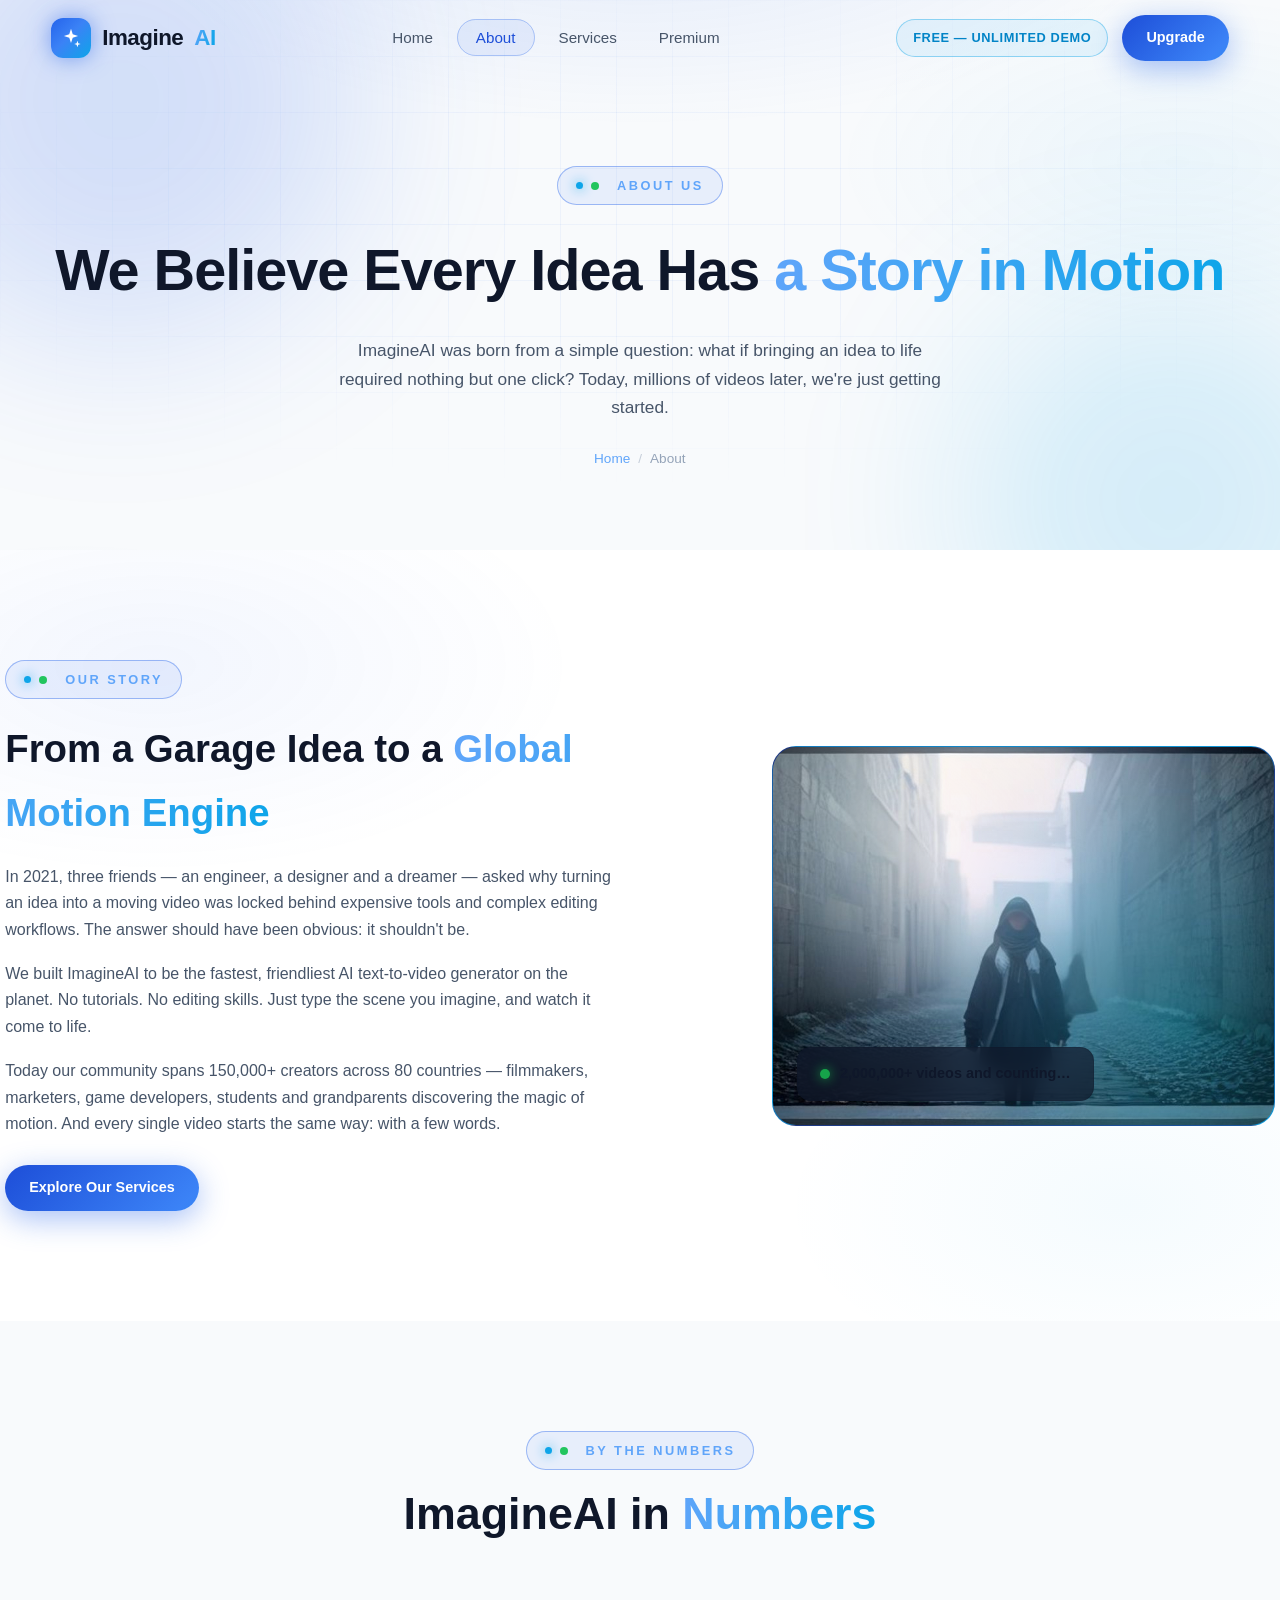
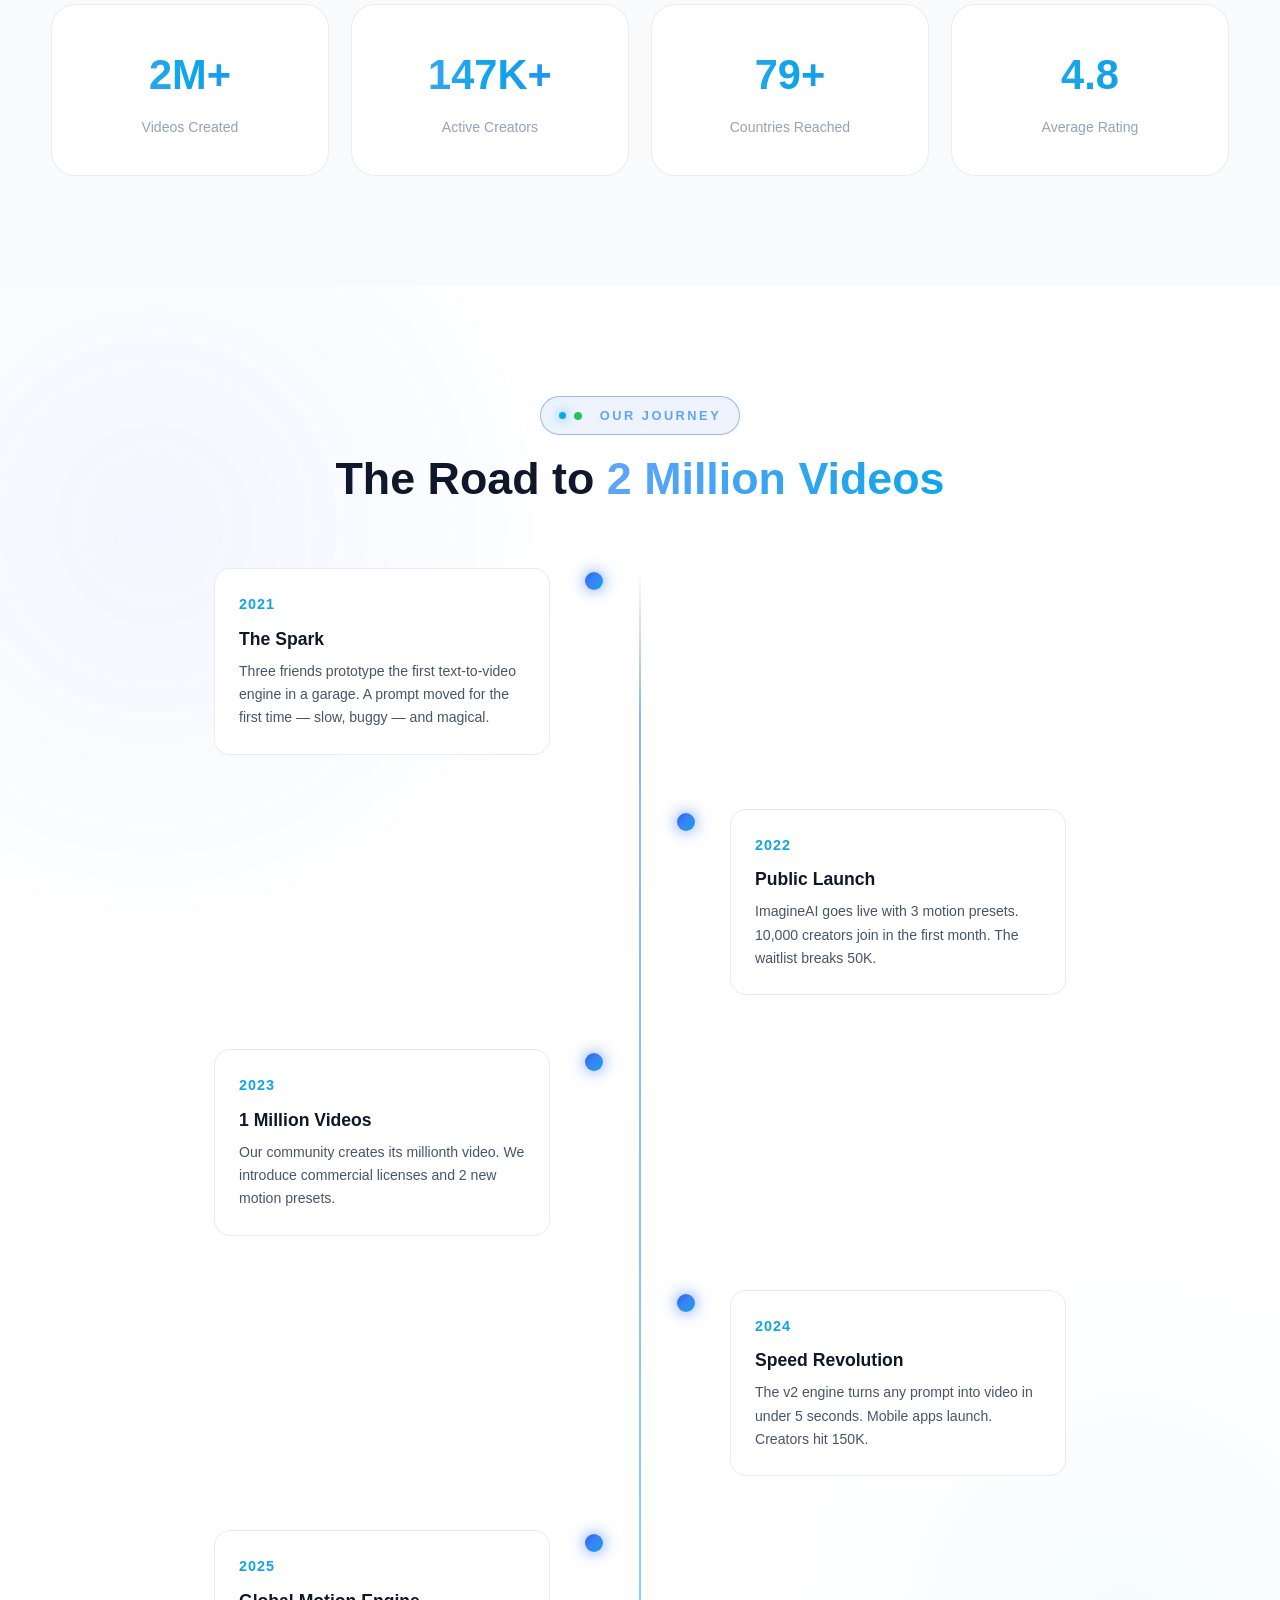
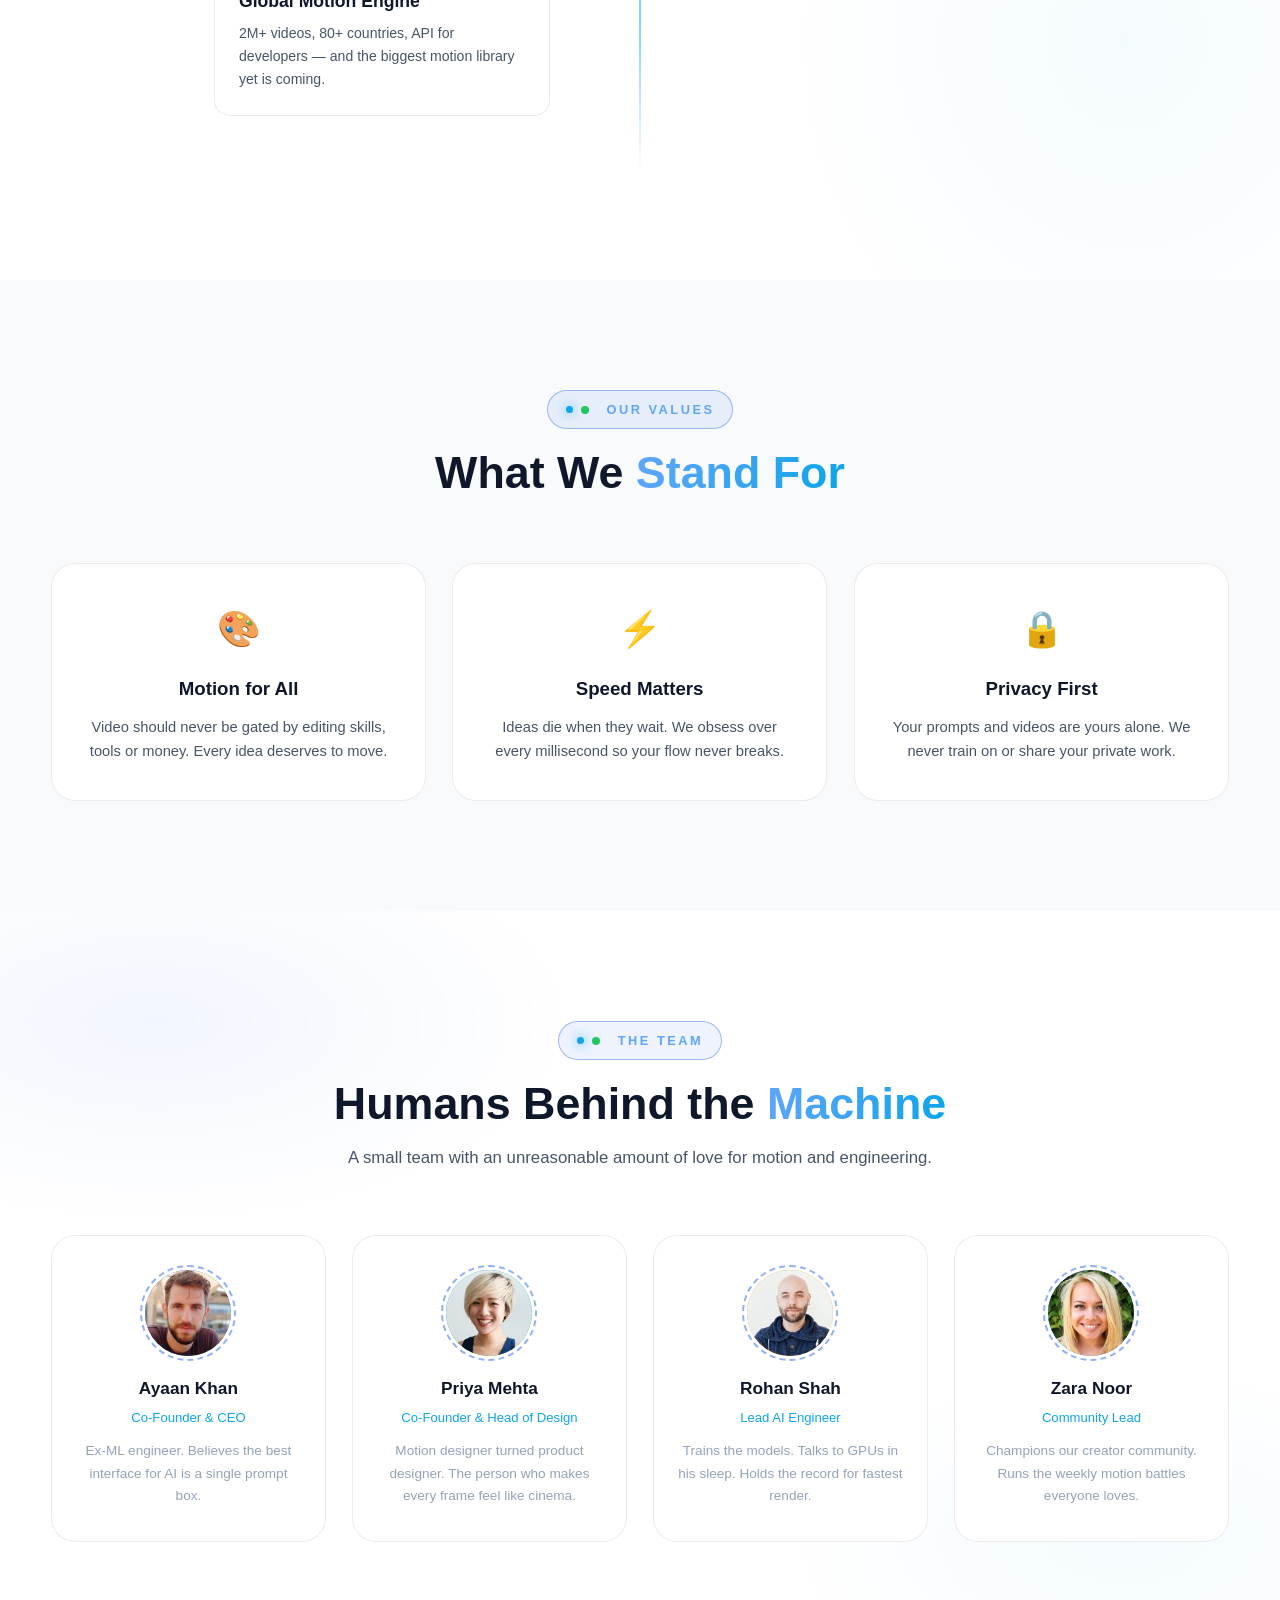
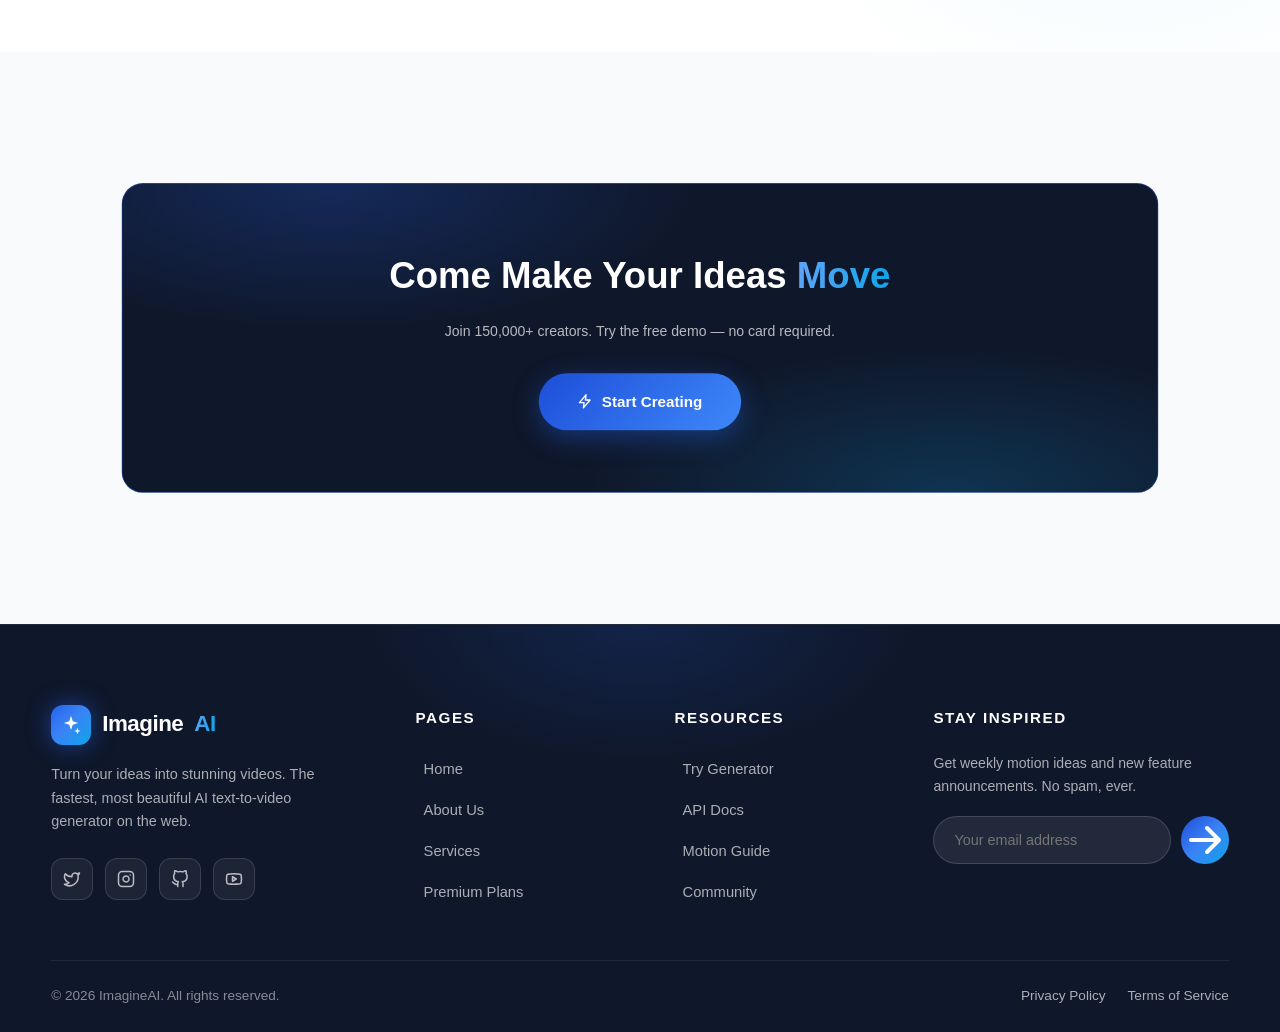
==== commit 8de13fd2: "Showcase AI videos: hero, gallery, presets and story now play real videos Co-Authored-By: Claude Cod" ====
--- a/about.html
+++ b/about.html
@@ -87,7 +87,7 @@
           <a href="services.html" class="btn btn-primary btn-sm" style="margin-top:10px">Explore Our Services</a>
         </div>
         <div class="story-visual reveal-right">
-          <img src="images/story.jpg" alt="Digital art being created with ImagineAI">
+          <video class="showcase" src="images/ai-3.mp4" poster="images/story.jpg" muted loop playsinline preload="metadata" aria-label="AI generated video"></video>
           <div class="story-badge">
             <span class="dot" style="width:10px;height:10px;border-radius:50%;background:var(--green);box-shadow:0 0 12px var(--green)"></span>
             2,000,000+ videos and counting…
@@ -336,6 +336,7 @@
 
   <script src="js/main.js"></script>
   <script src="js/generator.js"></script>
+  <script src="js/videos.js"></script>
   <script src="js/payment.js"></script>
   <script src="js/premium-feel.js"></script>
 </body>
--- a/css/style.css
+++ b/css/style.css
@@ -2583,3 +2583,25 @@
 @media (max-width: 520px) {
   .prompt-chip { font-size: 0.75rem; padding: 7px 10px; }
 }
+
+/* ============================================================
+   Showcase videos (2026-09-07) — user ke AI videos play hote
+   hain hero cards, gallery, presets aur story visual me.
+   Videos sirf dikhte hue play hote hain (js/videos.js).
+   ============================================================ */
+.fc-img video.showcase {
+  width: 100%; height: 100%;
+  object-fit: cover;
+  display: block;
+}
+.gallery-item video.showcase,
+.preset-card video.showcase,
+.story-visual video.showcase {
+  position: absolute; inset: 0;
+  width: 100%; height: 100%;
+  object-fit: cover;
+  transition: transform 0.6s cubic-bezier(0.22, 1, 0.36, 1);
+}
+.gallery-item:hover video.showcase,
+.preset-card:hover video.showcase { transform: scale(1.08); }
+.story-visual video.showcase { filter: saturate(1.1); }
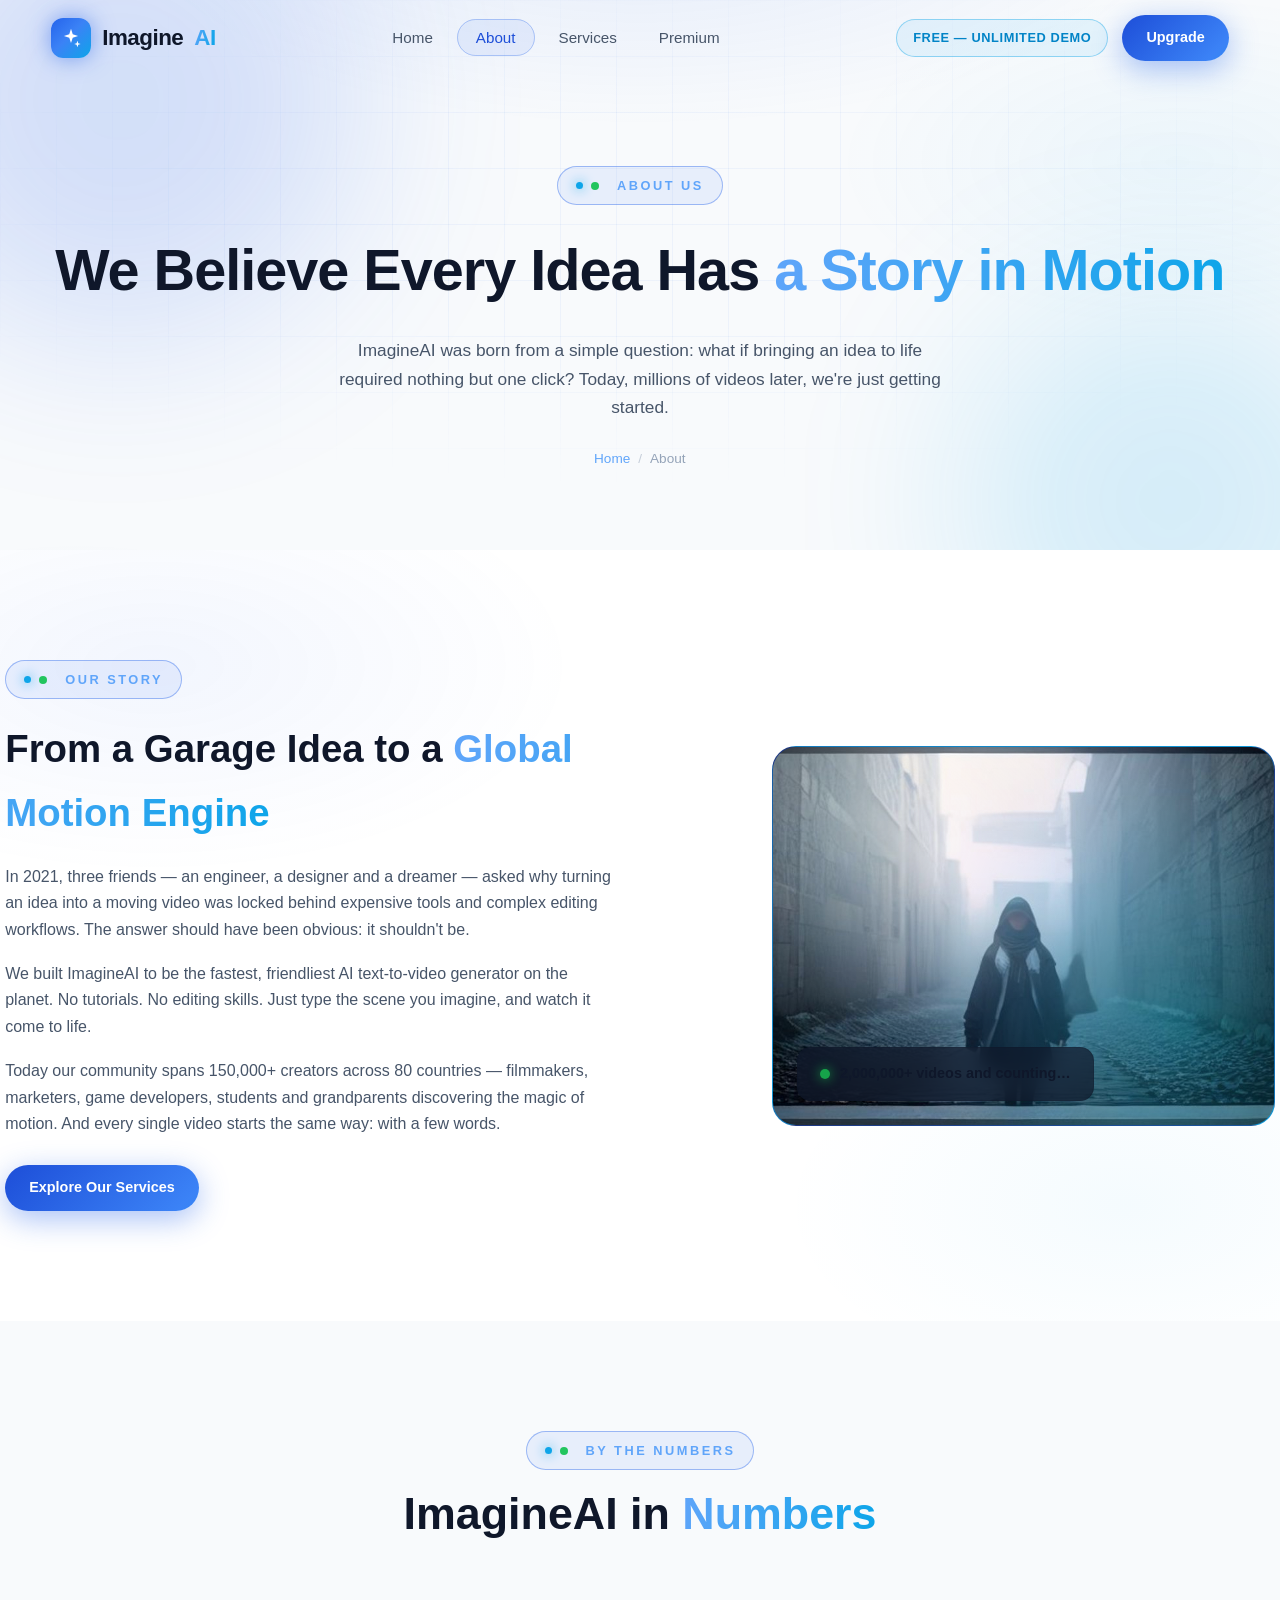
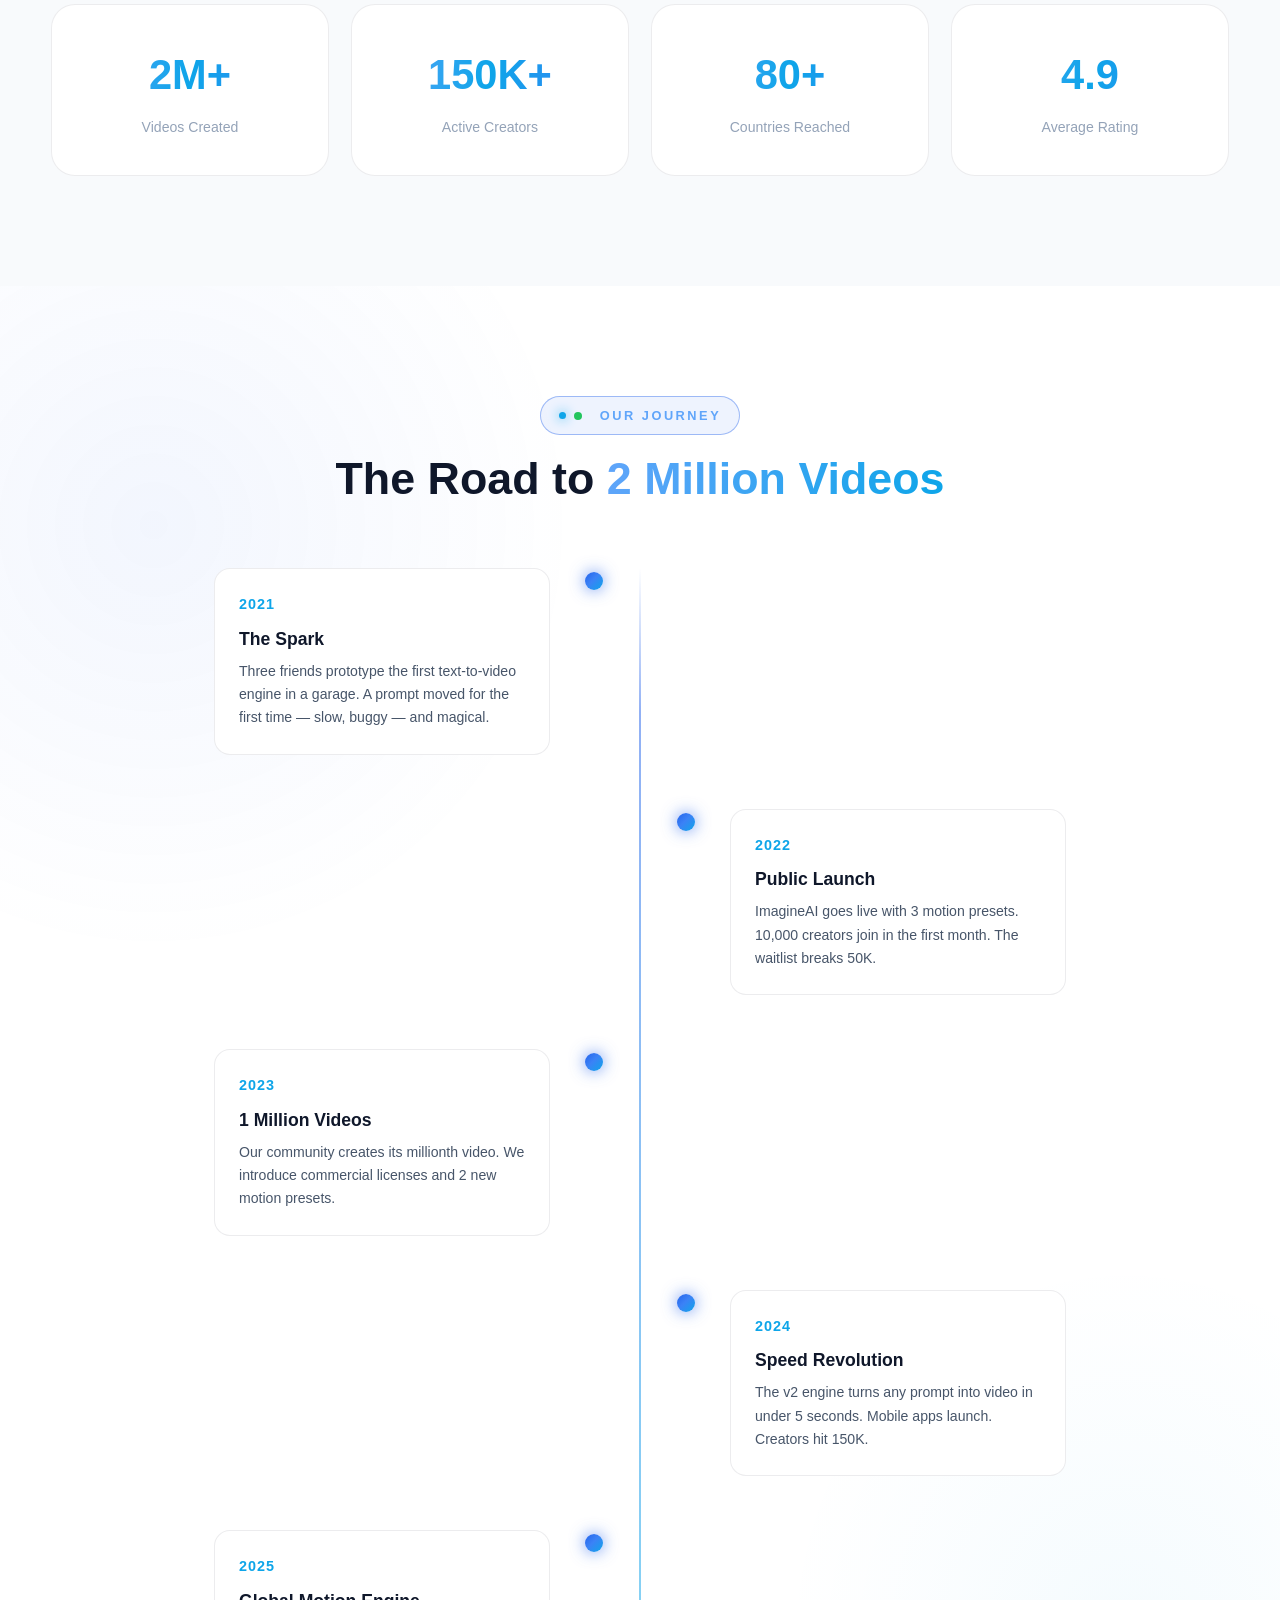
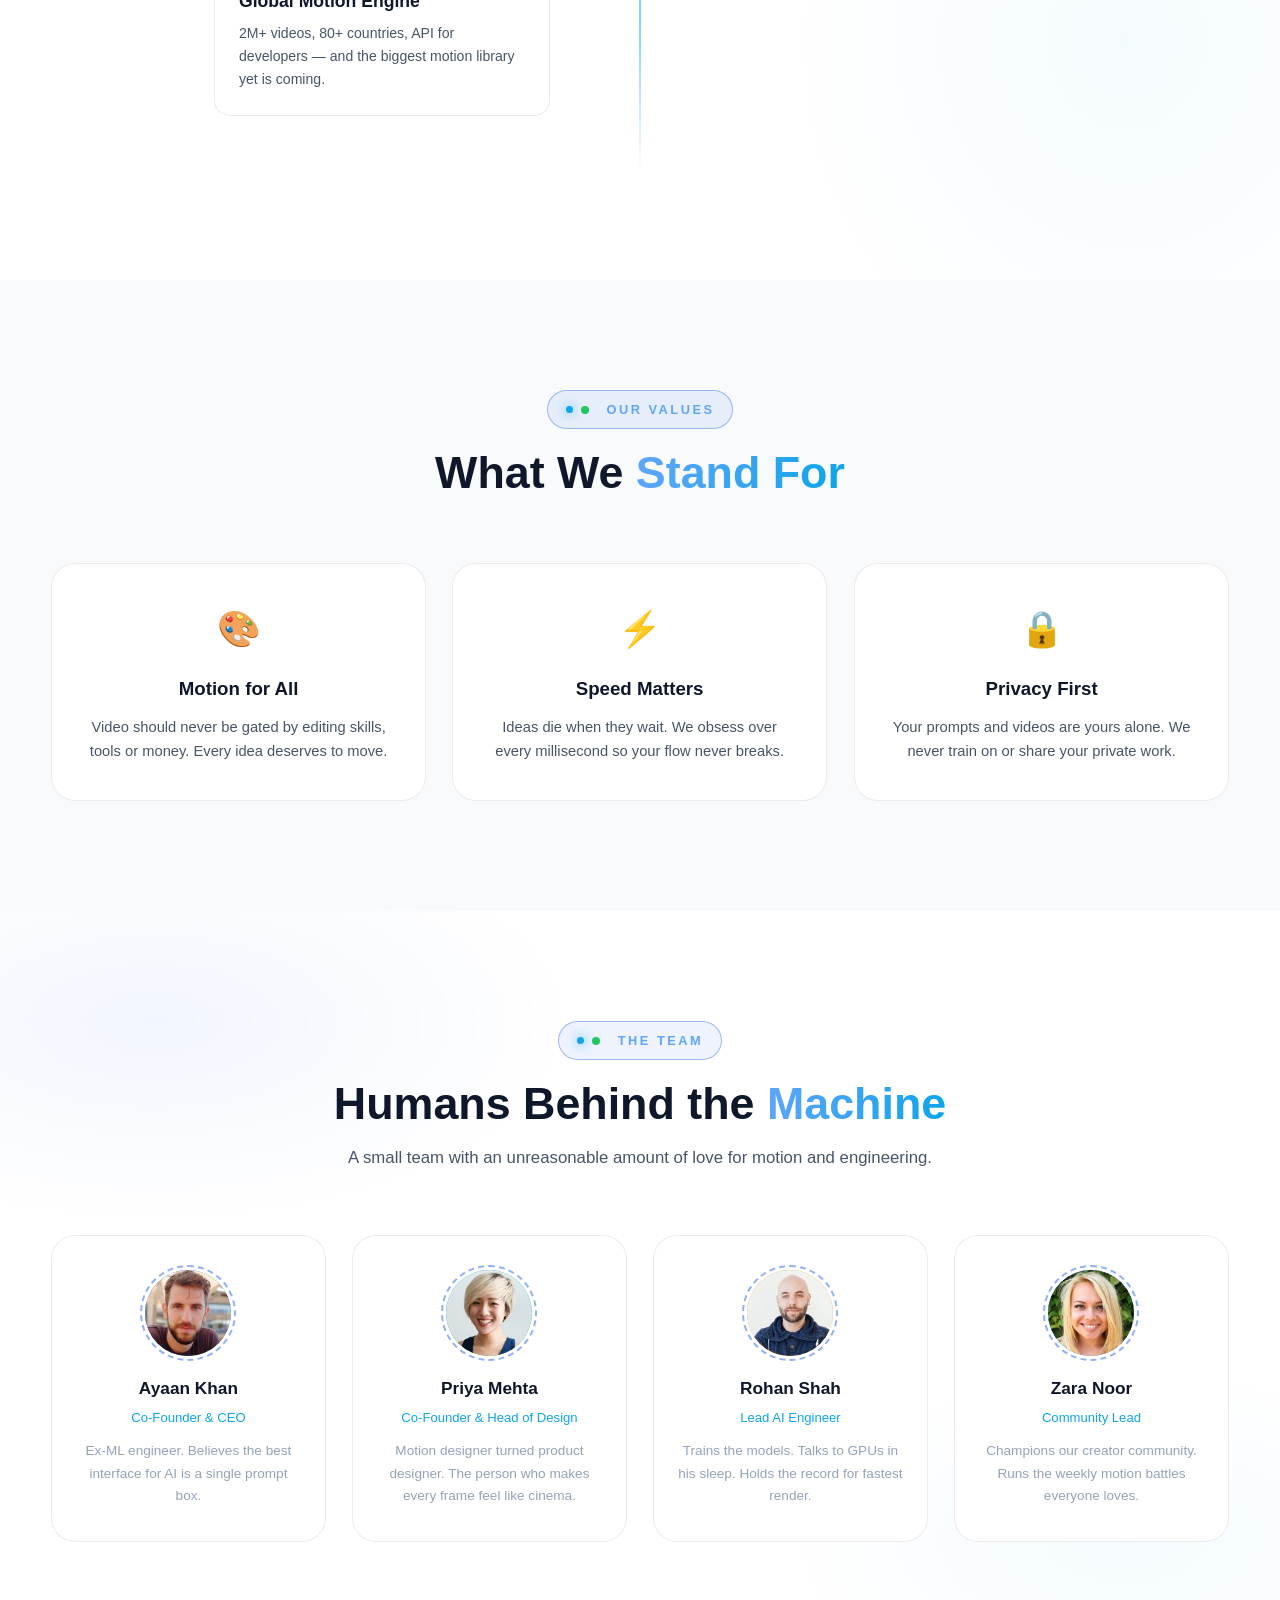
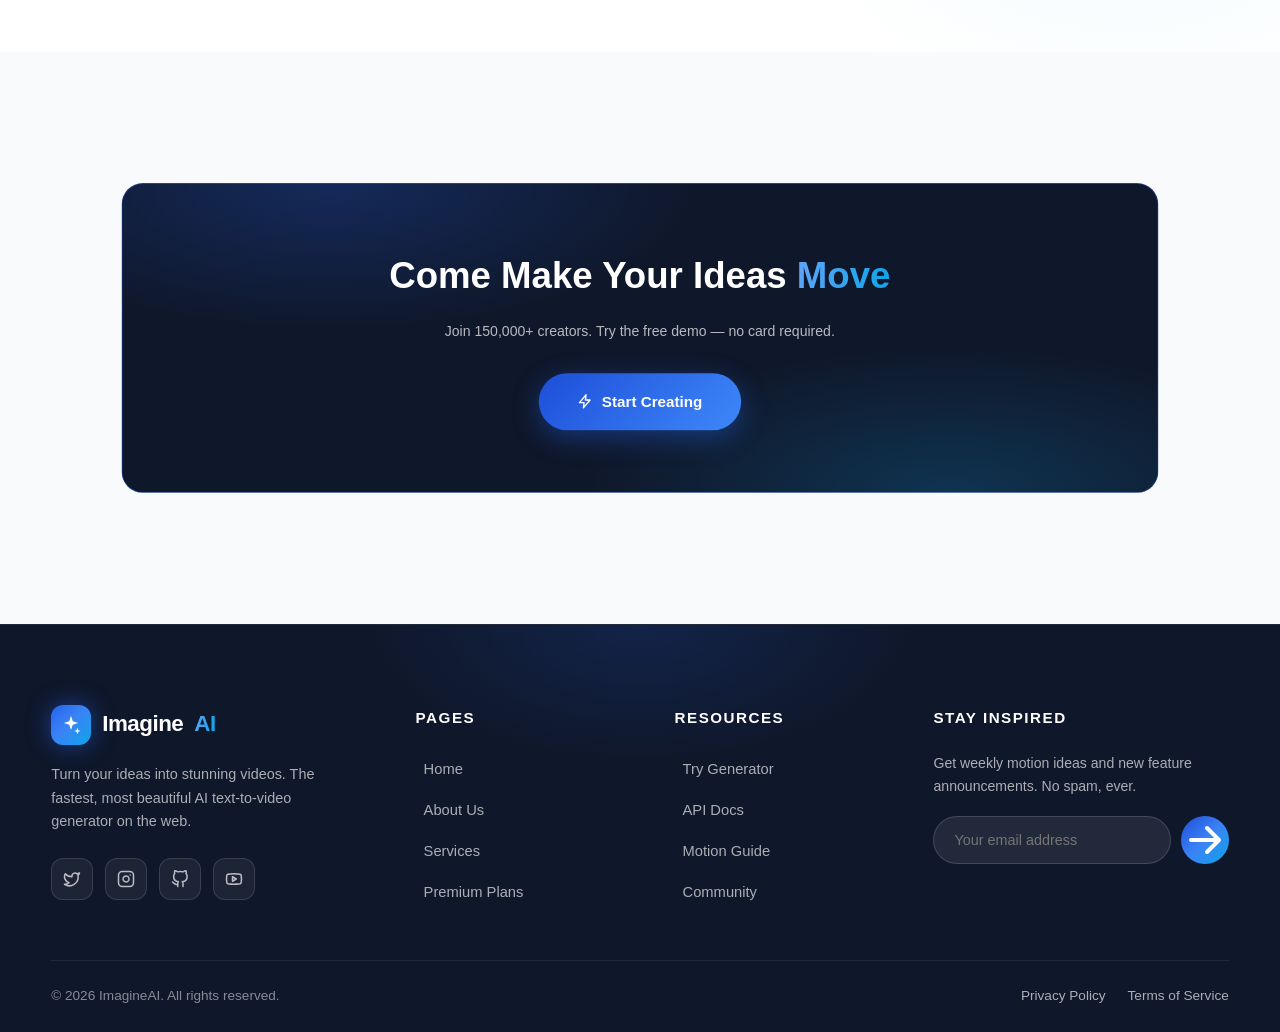
==== commit c8eb3163: "Add files via upload" ====
--- a/about.html
+++ b/about.html
@@ -1,343 +1,343 @@
-<!DOCTYPE html>
-<html lang="en">
-<head>
-  <meta charset="UTF-8">
-  <meta name="viewport" content="width=device-width, initial-scale=1.0">
-  <title>About Us — ImagineAI</title>
-  <meta name="description" content="Meet ImagineAI — the team on a mission to make world-class AI text-to-video generation available to everyone.">
-  <link rel="icon" href="data:image/svg+xml,<svg xmlns='http://www.w3.org/2000/svg' viewBox='0 0 100 100'><text y='.9em' font-size='90'>🎬</text></svg>">
-  <link rel="preconnect" href="https://fonts.googleapis.com">
-  <link rel="preconnect" href="https://fonts.gstatic.com" crossorigin>
-  <link href="https://fonts.googleapis.com/css2?family=Inter:wght@400;500;600;700&family=Space+Grotesk:wght@500;600;700&display=swap" rel="stylesheet">
-  <link rel="stylesheet" href="css/style.css">
-</head>
-<body>
-
-  <!-- ===== Preloader ===== -->
-  <div id="preloader">
-    <div class="loader-ring"></div>
-    <div class="loader-text grad-text">ImagineAI</div>
-  </div>
-
-  <!-- ===== Navbar ===== -->
-  <nav class="navbar" id="navbar">
-    <div class="container nav-inner">
-      <a href="index.html" class="logo">
-        <span class="logo-mark">
-          <svg viewBox="0 0 24 24" fill="currentColor"><path d="M12 2l1.9 5.8L19.7 9.7l-5.8 1.9L12 17.4l-1.9-5.8L4.3 9.7l5.8-1.9L12 2z"/><path d="M19 15l.9 2.6L22.5 18.5l-2.6.9L19 22l-.9-2.6-2.6-.9 2.6-.9L19 15z"/></svg>
-        </span>
-        Imagine<span class="grad-text">AI</span>
-      </a>
-      <ul class="nav-links" id="navLinks">
-        <li><a href="index.html">Home</a></li>
-        <li><a href="about.html">About</a></li>
-        <li><a href="services.html">Services</a></li>
-        <li><a href="premium.html">Premium</a></li>
-      </ul>
-      <div class="nav-cta">
-        <span class="plan-badge free">Free — Unlimited Demo</span>
-        <a href="premium.html" class="btn btn-primary btn-sm">Upgrade</a>
-        <button class="hamburger" id="hamburger" aria-label="Open menu"><span></span></button>
-      </div>
-    </div>
-  </nav>
-
-  <!-- ===== Page Hero ===== -->
-  <header class="page-hero">
-    <div class="hero-bg">
-      <div class="grid-pattern"></div>
-      <div class="orb orb-1"></div>
-      <div class="orb orb-2"></div>
-    </div>
-    <div class="container" style="position:relative;z-index:2">
-      <span class="eyebrow reveal">About Us</span>
-      <h1 class="reveal d-1">We Believe Every Idea Has <span class="grad-text">a Story in Motion</span></h1>
-      <p class="page-sub reveal d-2">
-        ImagineAI was born from a simple question: what if bringing an idea to life required nothing
-        but one click? Today, millions of videos later, we're just getting started.
-      </p>
-      <div class="breadcrumb reveal d-3">
-        <a href="index.html">Home</a><span class="sep">/</span><span>About</span>
-      </div>
-    </div>
-  </header>
-
-  <!-- ===== Story ===== -->
-  <section class="section section-alt">
-    <div class="container">
-      <div class="about-story-grid">
-        <div class="story-copy reveal-left">
-          <span class="eyebrow">Our Story</span>
-          <h2>From a Garage Idea to a <span class="grad-text">Global Motion Engine</span></h2>
-          <p>
-            In 2021, three friends — an engineer, a designer and a dreamer — asked why turning an
-            idea into a moving video was locked behind expensive tools and complex editing
-            workflows. The answer should have been obvious: it shouldn't be.
-          </p>
-          <p>
-            We built ImagineAI to be the fastest, friendliest AI text-to-video generator on the
-            planet. No tutorials. No editing skills. Just type the scene you imagine, and watch
-            it come to life.
-          </p>
-          <p>
-            Today our community spans 150,000+ creators across 80 countries — filmmakers,
-            marketers, game developers, students and grandparents discovering the magic of motion.
-            And every single video starts the same way: with a few words.
-          </p>
-          <a href="services.html" class="btn btn-primary btn-sm" style="margin-top:10px">Explore Our Services</a>
-        </div>
-        <div class="story-visual reveal-right">
-          <video class="showcase" src="images/ai-3.mp4" poster="images/story.jpg" muted loop playsinline preload="metadata" aria-label="AI generated video"></video>
-          <div class="story-badge">
-            <span class="dot" style="width:10px;height:10px;border-radius:50%;background:var(--green);box-shadow:0 0 12px var(--green)"></span>
-            2,000,000+ videos and counting…
-          </div>
-        </div>
-      </div>
-    </div>
-  </section>
-
-  <!-- ===== Stats ===== -->
-  <section class="section">
-    <div class="container">
-      <div class="section-head reveal">
-        <span class="eyebrow">By The Numbers</span>
-        <h2>ImagineAI in <span class="grad-text">Numbers</span></h2>
-      </div>
-      <div class="stats-band">
-        <div class="stat-box reveal">
-          <div class="num" data-count="2" data-suffix="M+">0</div>
-          <div class="lbl">Videos Created</div>
-        </div>
-        <div class="stat-box reveal d-1">
-          <div class="num" data-count="150" data-suffix="K+">0</div>
-          <div class="lbl">Active Creators</div>
-        </div>
-        <div class="stat-box reveal d-2">
-          <div class="num" data-count="80" data-suffix="+">0</div>
-          <div class="lbl">Countries Reached</div>
-        </div>
-        <div class="stat-box reveal d-3">
-          <div class="num" data-count="4.9">0</div>
-          <div class="lbl">Average Rating</div>
-        </div>
-      </div>
-    </div>
-  </section>
-
-  <!-- ===== Timeline ===== -->
-  <section class="section section-alt">
-    <div class="container">
-      <div class="section-head reveal">
-        <span class="eyebrow">Our Journey</span>
-        <h2>The Road to <span class="grad-text">2 Million Videos</span></h2>
-      </div>
-      <div class="timeline">
-        <div class="tl-item reveal-left">
-          <span class="tl-dot"></span>
-          <div class="tl-card">
-            <div class="tl-year">2021</div>
-            <h3>The Spark</h3>
-            <p>Three friends prototype the first text-to-video engine in a garage. A prompt moved for the first time — slow, buggy — and magical.</p>
-          </div>
-        </div>
-        <div class="tl-item reveal-right">
-          <span class="tl-dot"></span>
-          <div class="tl-card">
-            <div class="tl-year">2022</div>
-            <h3>Public Launch</h3>
-            <p>ImagineAI goes live with 3 motion presets. 10,000 creators join in the first month. The waitlist breaks 50K.</p>
-          </div>
-        </div>
-        <div class="tl-item reveal-left">
-          <span class="tl-dot"></span>
-          <div class="tl-card">
-            <div class="tl-year">2023</div>
-            <h3>1 Million Videos</h3>
-            <p>Our community creates its millionth video. We introduce commercial licenses and 2 new motion presets.</p>
-          </div>
-        </div>
-        <div class="tl-item reveal-right">
-          <span class="tl-dot"></span>
-          <div class="tl-card">
-            <div class="tl-year">2024</div>
-            <h3>Speed Revolution</h3>
-            <p>The v2 engine turns any prompt into video in under 5 seconds. Mobile apps launch. Creators hit 150K.</p>
-          </div>
-        </div>
-        <div class="tl-item reveal-left">
-          <span class="tl-dot"></span>
-          <div class="tl-card">
-            <div class="tl-year">2025</div>
-            <h3>Global Motion Engine</h3>
-            <p>2M+ videos, 80+ countries, API for developers — and the biggest motion library yet is coming.</p>
-          </div>
-        </div>
-      </div>
-    </div>
-  </section>
-
-  <!-- ===== Values ===== -->
-  <section class="section">
-    <div class="container">
-      <div class="section-head reveal">
-        <span class="eyebrow">Our Values</span>
-        <h2>What We <span class="grad-text">Stand For</span></h2>
-      </div>
-      <div class="values-grid">
-        <div class="value-card reveal">
-          <span class="v-icon">🎨</span>
-          <h3>Motion for All</h3>
-          <p>Video should never be gated by editing skills, tools or money. Every idea deserves to move.</p>
-        </div>
-        <div class="value-card reveal d-1">
-          <span class="v-icon">⚡</span>
-          <h3>Speed Matters</h3>
-          <p>Ideas die when they wait. We obsess over every millisecond so your flow never breaks.</p>
-        </div>
-        <div class="value-card reveal d-2">
-          <span class="v-icon">🔒</span>
-          <h3>Privacy First</h3>
-          <p>Your prompts and videos are yours alone. We never train on or share your private work.</p>
-        </div>
-      </div>
-    </div>
-  </section>
-
-  <!-- ===== Team ===== -->
-  <section class="section section-alt">
-    <div class="container">
-      <div class="section-head reveal">
-        <span class="eyebrow">The Team</span>
-        <h2>Humans Behind the <span class="grad-text">Machine</span></h2>
-        <p>A small team with an unreasonable amount of love for motion and engineering.</p>
-      </div>
-      <div class="team-grid">
-        <div class="team-card reveal">
-          <div class="team-avatar" style="background:linear-gradient(135deg,#2563eb,#3b82f6)"><img src="images/team-1.jpg" alt="Ayaan Khan"></div>
-          <h3>Ayaan Khan</h3>
-          <div class="t-role">Co-Founder & CEO</div>
-          <p>Ex-ML engineer. Believes the best interface for AI is a single prompt box.</p>
-        </div>
-        <div class="team-card reveal d-1">
-          <div class="team-avatar" style="background:linear-gradient(135deg,#0ea5e9,#16a34a)"><img src="images/team-2.jpg" alt="Priya Mehta"></div>
-          <h3>Priya Mehta</h3>
-          <div class="t-role">Co-Founder & Head of Design</div>
-          <p>Motion designer turned product designer. The person who makes every frame feel like cinema.</p>
-        </div>
-        <div class="team-card reveal d-2">
-          <div class="team-avatar" style="background:linear-gradient(135deg,#f59e0b,#fb923c)"><img src="images/team-3.jpg" alt="Rohan Shah"></div>
-          <h3>Rohan Shah</h3>
-          <div class="t-role">Lead AI Engineer</div>
-          <p>Trains the models. Talks to GPUs in his sleep. Holds the record for fastest render.</p>
-        </div>
-        <div class="team-card reveal d-3">
-          <div class="team-avatar" style="background:linear-gradient(135deg,#1d4ed8,#0ea5e9)"><img src="images/team-4.jpg" alt="Zara Noor"></div>
-          <h3>Zara Noor</h3>
-          <div class="t-role">Community Lead</div>
-          <p>Champions our creator community. Runs the weekly motion battles everyone loves.</p>
-        </div>
-      </div>
-    </div>
-  </section>
-
-  <!-- ===== CTA ===== -->
-  <section class="section">
-    <div class="container">
-      <div class="cta-banner reveal-zoom">
-        <h2>Come Make Your Ideas <span class="grad-text">Move</span></h2>
-        <p>Join 150,000+ creators. Try the free demo — no card required.</p>
-        <a href="index.html#generator" class="btn btn-primary btn-lg">
-          <svg viewBox="0 0 24 24" fill="none" stroke="currentColor" stroke-width="2" stroke-linecap="round" stroke-linejoin="round"><path d="M13 2L3 14h7l-1 8 10-12h-7l1-8z"/></svg>
-          Start Creating
-        </a>
-      </div>
-    </div>
-  </section>
-
-  <!-- ===== Footer ===== -->
-  <footer class="footer">
-    <div class="container">
-      <div class="footer-grid">
-        <div class="footer-brand">
-          <a href="index.html" class="logo">
-            <span class="logo-mark">
-              <svg viewBox="0 0 24 24" fill="currentColor"><path d="M12 2l1.9 5.8L19.7 9.7l-5.8 1.9L12 17.4l-1.9-5.8L4.3 9.7l5.8-1.9L12 2z"/><path d="M19 15l.9 2.6L22.5 18.5l-2.6.9L19 22l-.9-2.6-2.6-.9 2.6-.9L19 15z"/></svg>
-            </span>
-            Imagine<span class="grad-text">AI</span>
-          </a>
-          <p>Turn your ideas into stunning videos. The fastest, most beautiful AI text-to-video generator on the web.</p>
-          <div class="footer-social">
-            <a href="#" aria-label="Twitter"><svg viewBox="0 0 24 24" fill="none" stroke="currentColor" stroke-width="2" stroke-linecap="round" stroke-linejoin="round"><path d="M22 4s-.7 2.1-2 3.4c1.6 10-9.4 17.3-18 11.6 2.2.1 4.4-.6 6-2C3 15.5.5 9.6 3 5c2.2 2.6 5.6 4.1 9 4-.9-4.2 4-6.6 7-3.8 1.1 0 3-1.2 3-1.2z"/></svg></a>
-            <a href="#" aria-label="Instagram"><svg viewBox="0 0 24 24" fill="none" stroke="currentColor" stroke-width="2" stroke-linecap="round" stroke-linejoin="round"><rect x="2" y="2" width="20" height="20" rx="5"/><path d="M16 11.37A4 4 0 1 1 12.63 8 4 4 0 0 1 16 11.37z"/><line x1="17.5" y1="6.5" x2="17.51" y2="6.5"/></svg></a>
-            <a href="#" aria-label="GitHub"><svg viewBox="0 0 24 24" fill="none" stroke="currentColor" stroke-width="2" stroke-linecap="round" stroke-linejoin="round"><path d="M9 19c-5 1.5-5-2.5-7-3m14 6v-3.87a3.37 3.37 0 0 0-.94-2.61c3.14-.35 6.44-1.54 6.44-7A5.44 5.44 0 0 0 20 4.77 5.07 5.07 0 0 0 19.91 1S18.73.65 16 2.48a13.38 13.38 0 0 0-7 0C6.27.65 5.09 1 5.09 1A5.07 5.07 0 0 0 5 4.77a5.44 5.44 0 0 0-1.5 3.78c0 5.42 3.3 6.61 6.44 7A3.37 3.37 0 0 0 9 18.13V22"/></svg></a>
-            <a href="#" aria-label="YouTube"><svg viewBox="0 0 24 24" fill="none" stroke="currentColor" stroke-width="2" stroke-linecap="round" stroke-linejoin="round"><path d="M2.5 17a24.12 24.12 0 0 1 0-10 2 2 0 0 1 1.4-1.4 49.56 49.56 0 0 1 16.2 0A2 2 0 0 1 21.5 7a24.12 24.12 0 0 1 0 10 2 2 0 0 1-1.4 1.4 49.55 49.55 0 0 1-16.2 0A2 2 0 0 1 2.5 17"/><polygon points="10 15 15 12 10 9 10 15"/></svg></a>
-          </div>
-        </div>
-        <div class="footer-col">
-          <h4>Pages</h4>
-          <ul>
-            <li><a href="index.html">Home</a></li>
-            <li><a href="about.html">About Us</a></li>
-            <li><a href="services.html">Services</a></li>
-            <li><a href="premium.html">Premium Plans</a></li>
-          </ul>
-        </div>
-        <div class="footer-col">
-          <h4>Resources</h4>
-          <ul>
-            <li><a href="index.html#generator">Try Generator</a></li>
-            <li><a href="#">API Docs</a></li>
-            <li><a href="#">Motion Guide</a></li>
-            <li><a href="#">Community</a></li>
-          </ul>
-        </div>
-        <div class="footer-col footer-news">
-          <h4>Stay Inspired</h4>
-          <p>Get weekly motion ideas and new feature announcements. No spam, ever.</p>
-          <form class="news-form">
-            <input type="email" placeholder="Your email address" required>
-            <button type="submit" aria-label="Subscribe">
-              <svg viewBox="0 0 24 24" fill="none" stroke="currentColor" stroke-width="2" stroke-linecap="round" stroke-linejoin="round"><path d="M5 12h14M13 6l6 6-6 6"/></svg>
-            </button>
-          </form>
-        </div>
-      </div>
-      <div class="footer-bottom">
-        <span>© <span class="year">2025</span> ImagineAI. All rights reserved.</span>
-        <div class="fb-links">
-          <a href="#">Privacy Policy</a>
-          <a href="#">Terms of Service</a>
-        </div>
-      </div>
-    </div>
-  </footer>
-
-  <!-- ===== Upgrade Modal ===== -->
-  <div class="modal-overlay" id="modalOverlay">
-    <div class="modal">
-      <button class="modal-close" aria-label="Close">
-        <svg viewBox="0 0 24 24" fill="none" stroke="currentColor" stroke-width="2" stroke-linecap="round" stroke-linejoin="round"><path d="M18 6L6 18M6 6l12 12"/></svg>
-      </button>
-      <div class="m-icon">
-        <svg viewBox="0 0 24 24" fill="none" stroke="currentColor" stroke-width="2" stroke-linecap="round" stroke-linejoin="round"><path d="M3 8l4 4 5-7 5 7 4-4-2 12H5L3 8z"/></svg>
-      </div>
-      <h3 class="m-title">Free limit reached!</h3>
-      <p class="m-text">Upgrade to unlock writing your own prompts and unlimited AI video creation.</p>
-      <a href="premium.html" class="btn btn-primary btn-block btn-lg">View Premium Plans</a>
-      <p class="m-note">🔒 Secure checkout · Cancel anytime · Instant activation</p>
-    </div>
-  </div>
-
-  <!-- ===== Back to top ===== -->
-  <button class="to-top" id="toTop" aria-label="Back to top">
-    <svg viewBox="0 0 24 24" fill="none" stroke="currentColor" stroke-width="2" stroke-linecap="round" stroke-linejoin="round"><path d="M12 19V5M5 12l7-7 7 7"/></svg>
-  </button>
-
-  <script src="js/main.js"></script>
-  <script src="js/generator.js"></script>
-  <script src="js/videos.js"></script>
-  <script src="js/payment.js"></script>
-  <script src="js/premium-feel.js"></script>
-</body>
-</html>
+<!DOCTYPE html>
+<html lang="en">
+<head>
+  <meta charset="UTF-8">
+  <meta name="viewport" content="width=device-width, initial-scale=1.0">
+  <title>About Us — ImagineAI</title>
+  <meta name="description" content="Meet ImagineAI — the team on a mission to make world-class AI text-to-video generation available to everyone.">
+  <link rel="icon" href="data:image/svg+xml,<svg xmlns='http://www.w3.org/2000/svg' viewBox='0 0 100 100'><text y='.9em' font-size='90'>🎬</text></svg>">
+  <link rel="preconnect" href="https://fonts.googleapis.com">
+  <link rel="preconnect" href="https://fonts.gstatic.com" crossorigin>
+  <link href="https://fonts.googleapis.com/css2?family=Inter:wght@400;500;600;700&family=Space+Grotesk:wght@500;600;700&display=swap" rel="stylesheet">
+  <link rel="stylesheet" href="css/style.css">
+</head>
+<body>
+
+  <!-- ===== Preloader ===== -->
+  <div id="preloader">
+    <div class="loader-ring"></div>
+    <div class="loader-text grad-text">ImagineAI</div>
+  </div>
+
+  <!-- ===== Navbar ===== -->
+  <nav class="navbar" id="navbar">
+    <div class="container nav-inner">
+      <a href="index.html" class="logo">
+        <span class="logo-mark">
+          <svg viewBox="0 0 24 24" fill="currentColor"><path d="M12 2l1.9 5.8L19.7 9.7l-5.8 1.9L12 17.4l-1.9-5.8L4.3 9.7l5.8-1.9L12 2z"/><path d="M19 15l.9 2.6L22.5 18.5l-2.6.9L19 22l-.9-2.6-2.6-.9 2.6-.9L19 15z"/></svg>
+        </span>
+        Imagine<span class="grad-text">AI</span>
+      </a>
+      <ul class="nav-links" id="navLinks">
+        <li><a href="index.html">Home</a></li>
+        <li><a href="about.html">About</a></li>
+        <li><a href="services.html">Services</a></li>
+        <li><a href="premium.html">Premium</a></li>
+      </ul>
+      <div class="nav-cta">
+        <span class="plan-badge free">Free — Unlimited Demo</span>
+        <a href="premium.html" class="btn btn-primary btn-sm">Upgrade</a>
+        <button class="hamburger" id="hamburger" aria-label="Open menu"><span></span></button>
+      </div>
+    </div>
+  </nav>
+
+  <!-- ===== Page Hero ===== -->
+  <header class="page-hero">
+    <div class="hero-bg">
+      <div class="grid-pattern"></div>
+      <div class="orb orb-1"></div>
+      <div class="orb orb-2"></div>
+    </div>
+    <div class="container" style="position:relative;z-index:2">
+      <span class="eyebrow reveal">About Us</span>
+      <h1 class="reveal d-1">We Believe Every Idea Has <span class="grad-text">a Story in Motion</span></h1>
+      <p class="page-sub reveal d-2">
+        ImagineAI was born from a simple question: what if bringing an idea to life required nothing
+        but one click? Today, millions of videos later, we're just getting started.
+      </p>
+      <div class="breadcrumb reveal d-3">
+        <a href="index.html">Home</a><span class="sep">/</span><span>About</span>
+      </div>
+    </div>
+  </header>
+
+  <!-- ===== Story ===== -->
+  <section class="section section-alt">
+    <div class="container">
+      <div class="about-story-grid">
+        <div class="story-copy reveal-left">
+          <span class="eyebrow">Our Story</span>
+          <h2>From a Garage Idea to a <span class="grad-text">Global Motion Engine</span></h2>
+          <p>
+            In 2021, three friends — an engineer, a designer and a dreamer — asked why turning an
+            idea into a moving video was locked behind expensive tools and complex editing
+            workflows. The answer should have been obvious: it shouldn't be.
+          </p>
+          <p>
+            We built ImagineAI to be the fastest, friendliest AI text-to-video generator on the
+            planet. No tutorials. No editing skills. Just type the scene you imagine, and watch
+            it come to life.
+          </p>
+          <p>
+            Today our community spans 150,000+ creators across 80 countries — filmmakers,
+            marketers, game developers, students and grandparents discovering the magic of motion.
+            And every single video starts the same way: with a few words.
+          </p>
+          <a href="services.html" class="btn btn-primary btn-sm" style="margin-top:10px">Explore Our Services</a>
+        </div>
+        <div class="story-visual reveal-right">
+          <video class="showcase" src="images/ai-3.mp4" poster="images/story.jpg" muted loop playsinline preload="metadata" aria-label="AI generated video"></video>
+          <div class="story-badge">
+            <span class="dot" style="width:10px;height:10px;border-radius:50%;background:var(--green);box-shadow:0 0 12px var(--green)"></span>
+            2,000,000+ videos and counting…
+          </div>
+        </div>
+      </div>
+    </div>
+  </section>
+
+  <!-- ===== Stats ===== -->
+  <section class="section">
+    <div class="container">
+      <div class="section-head reveal">
+        <span class="eyebrow">By The Numbers</span>
+        <h2>ImagineAI in <span class="grad-text">Numbers</span></h2>
+      </div>
+      <div class="stats-band">
+        <div class="stat-box reveal">
+          <div class="num" data-count="2" data-suffix="M+">0</div>
+          <div class="lbl">Videos Created</div>
+        </div>
+        <div class="stat-box reveal d-1">
+          <div class="num" data-count="150" data-suffix="K+">0</div>
+          <div class="lbl">Active Creators</div>
+        </div>
+        <div class="stat-box reveal d-2">
+          <div class="num" data-count="80" data-suffix="+">0</div>
+          <div class="lbl">Countries Reached</div>
+        </div>
+        <div class="stat-box reveal d-3">
+          <div class="num" data-count="4.9">0</div>
+          <div class="lbl">Average Rating</div>
+        </div>
+      </div>
+    </div>
+  </section>
+
+  <!-- ===== Timeline ===== -->
+  <section class="section section-alt">
+    <div class="container">
+      <div class="section-head reveal">
+        <span class="eyebrow">Our Journey</span>
+        <h2>The Road to <span class="grad-text">2 Million Videos</span></h2>
+      </div>
+      <div class="timeline">
+        <div class="tl-item reveal-left">
+          <span class="tl-dot"></span>
+          <div class="tl-card">
+            <div class="tl-year">2021</div>
+            <h3>The Spark</h3>
+            <p>Three friends prototype the first text-to-video engine in a garage. A prompt moved for the first time — slow, buggy — and magical.</p>
+          </div>
+        </div>
+        <div class="tl-item reveal-right">
+          <span class="tl-dot"></span>
+          <div class="tl-card">
+            <div class="tl-year">2022</div>
+            <h3>Public Launch</h3>
+            <p>ImagineAI goes live with 3 motion presets. 10,000 creators join in the first month. The waitlist breaks 50K.</p>
+          </div>
+        </div>
+        <div class="tl-item reveal-left">
+          <span class="tl-dot"></span>
+          <div class="tl-card">
+            <div class="tl-year">2023</div>
+            <h3>1 Million Videos</h3>
+            <p>Our community creates its millionth video. We introduce commercial licenses and 2 new motion presets.</p>
+          </div>
+        </div>
+        <div class="tl-item reveal-right">
+          <span class="tl-dot"></span>
+          <div class="tl-card">
+            <div class="tl-year">2024</div>
+            <h3>Speed Revolution</h3>
+            <p>The v2 engine turns any prompt into video in under 5 seconds. Mobile apps launch. Creators hit 150K.</p>
+          </div>
+        </div>
+        <div class="tl-item reveal-left">
+          <span class="tl-dot"></span>
+          <div class="tl-card">
+            <div class="tl-year">2025</div>
+            <h3>Global Motion Engine</h3>
+            <p>2M+ videos, 80+ countries, API for developers — and the biggest motion library yet is coming.</p>
+          </div>
+        </div>
+      </div>
+    </div>
+  </section>
+
+  <!-- ===== Values ===== -->
+  <section class="section">
+    <div class="container">
+      <div class="section-head reveal">
+        <span class="eyebrow">Our Values</span>
+        <h2>What We <span class="grad-text">Stand For</span></h2>
+      </div>
+      <div class="values-grid">
+        <div class="value-card reveal">
+          <span class="v-icon">🎨</span>
+          <h3>Motion for All</h3>
+          <p>Video should never be gated by editing skills, tools or money. Every idea deserves to move.</p>
+        </div>
+        <div class="value-card reveal d-1">
+          <span class="v-icon">⚡</span>
+          <h3>Speed Matters</h3>
+          <p>Ideas die when they wait. We obsess over every millisecond so your flow never breaks.</p>
+        </div>
+        <div class="value-card reveal d-2">
+          <span class="v-icon">🔒</span>
+          <h3>Privacy First</h3>
+          <p>Your prompts and videos are yours alone. We never train on or share your private work.</p>
+        </div>
+      </div>
+    </div>
+  </section>
+
+  <!-- ===== Team ===== -->
+  <section class="section section-alt">
+    <div class="container">
+      <div class="section-head reveal">
+        <span class="eyebrow">The Team</span>
+        <h2>Humans Behind the <span class="grad-text">Machine</span></h2>
+        <p>A small team with an unreasonable amount of love for motion and engineering.</p>
+      </div>
+      <div class="team-grid">
+        <div class="team-card reveal">
+          <div class="team-avatar" style="background:linear-gradient(135deg,#2563eb,#3b82f6)"><img src="images/team-1.jpg" alt="Ayaan Khan"></div>
+          <h3>Ayaan Khan</h3>
+          <div class="t-role">Co-Founder & CEO</div>
+          <p>Ex-ML engineer. Believes the best interface for AI is a single prompt box.</p>
+        </div>
+        <div class="team-card reveal d-1">
+          <div class="team-avatar" style="background:linear-gradient(135deg,#0ea5e9,#16a34a)"><img src="images/team-2.jpg" alt="Priya Mehta"></div>
+          <h3>Priya Mehta</h3>
+          <div class="t-role">Co-Founder & Head of Design</div>
+          <p>Motion designer turned product designer. The person who makes every frame feel like cinema.</p>
+        </div>
+        <div class="team-card reveal d-2">
+          <div class="team-avatar" style="background:linear-gradient(135deg,#f59e0b,#fb923c)"><img src="images/team-3.jpg" alt="Rohan Shah"></div>
+          <h3>Rohan Shah</h3>
+          <div class="t-role">Lead AI Engineer</div>
+          <p>Trains the models. Talks to GPUs in his sleep. Holds the record for fastest render.</p>
+        </div>
+        <div class="team-card reveal d-3">
+          <div class="team-avatar" style="background:linear-gradient(135deg,#1d4ed8,#0ea5e9)"><img src="images/team-4.jpg" alt="Zara Noor"></div>
+          <h3>Zara Noor</h3>
+          <div class="t-role">Community Lead</div>
+          <p>Champions our creator community. Runs the weekly motion battles everyone loves.</p>
+        </div>
+      </div>
+    </div>
+  </section>
+
+  <!-- ===== CTA ===== -->
+  <section class="section">
+    <div class="container">
+      <div class="cta-banner reveal-zoom">
+        <h2>Come Make Your Ideas <span class="grad-text">Move</span></h2>
+        <p>Join 150,000+ creators. Try the free demo — no card required.</p>
+        <a href="index.html#generator" class="btn btn-primary btn-lg">
+          <svg viewBox="0 0 24 24" fill="none" stroke="currentColor" stroke-width="2" stroke-linecap="round" stroke-linejoin="round"><path d="M13 2L3 14h7l-1 8 10-12h-7l1-8z"/></svg>
+          Start Creating
+        </a>
+      </div>
+    </div>
+  </section>
+
+  <!-- ===== Footer ===== -->
+  <footer class="footer">
+    <div class="container">
+      <div class="footer-grid">
+        <div class="footer-brand">
+          <a href="index.html" class="logo">
+            <span class="logo-mark">
+              <svg viewBox="0 0 24 24" fill="currentColor"><path d="M12 2l1.9 5.8L19.7 9.7l-5.8 1.9L12 17.4l-1.9-5.8L4.3 9.7l5.8-1.9L12 2z"/><path d="M19 15l.9 2.6L22.5 18.5l-2.6.9L19 22l-.9-2.6-2.6-.9 2.6-.9L19 15z"/></svg>
+            </span>
+            Imagine<span class="grad-text">AI</span>
+          </a>
+          <p>Turn your ideas into stunning videos. The fastest, most beautiful AI text-to-video generator on the web.</p>
+          <div class="footer-social">
+            <a href="#" aria-label="Twitter"><svg viewBox="0 0 24 24" fill="none" stroke="currentColor" stroke-width="2" stroke-linecap="round" stroke-linejoin="round"><path d="M22 4s-.7 2.1-2 3.4c1.6 10-9.4 17.3-18 11.6 2.2.1 4.4-.6 6-2C3 15.5.5 9.6 3 5c2.2 2.6 5.6 4.1 9 4-.9-4.2 4-6.6 7-3.8 1.1 0 3-1.2 3-1.2z"/></svg></a>
+            <a href="#" aria-label="Instagram"><svg viewBox="0 0 24 24" fill="none" stroke="currentColor" stroke-width="2" stroke-linecap="round" stroke-linejoin="round"><rect x="2" y="2" width="20" height="20" rx="5"/><path d="M16 11.37A4 4 0 1 1 12.63 8 4 4 0 0 1 16 11.37z"/><line x1="17.5" y1="6.5" x2="17.51" y2="6.5"/></svg></a>
+            <a href="#" aria-label="GitHub"><svg viewBox="0 0 24 24" fill="none" stroke="currentColor" stroke-width="2" stroke-linecap="round" stroke-linejoin="round"><path d="M9 19c-5 1.5-5-2.5-7-3m14 6v-3.87a3.37 3.37 0 0 0-.94-2.61c3.14-.35 6.44-1.54 6.44-7A5.44 5.44 0 0 0 20 4.77 5.07 5.07 0 0 0 19.91 1S18.73.65 16 2.48a13.38 13.38 0 0 0-7 0C6.27.65 5.09 1 5.09 1A5.07 5.07 0 0 0 5 4.77a5.44 5.44 0 0 0-1.5 3.78c0 5.42 3.3 6.61 6.44 7A3.37 3.37 0 0 0 9 18.13V22"/></svg></a>
+            <a href="#" aria-label="YouTube"><svg viewBox="0 0 24 24" fill="none" stroke="currentColor" stroke-width="2" stroke-linecap="round" stroke-linejoin="round"><path d="M2.5 17a24.12 24.12 0 0 1 0-10 2 2 0 0 1 1.4-1.4 49.56 49.56 0 0 1 16.2 0A2 2 0 0 1 21.5 7a24.12 24.12 0 0 1 0 10 2 2 0 0 1-1.4 1.4 49.55 49.55 0 0 1-16.2 0A2 2 0 0 1 2.5 17"/><polygon points="10 15 15 12 10 9 10 15"/></svg></a>
+          </div>
+        </div>
+        <div class="footer-col">
+          <h4>Pages</h4>
+          <ul>
+            <li><a href="index.html">Home</a></li>
+            <li><a href="about.html">About Us</a></li>
+            <li><a href="services.html">Services</a></li>
+            <li><a href="premium.html">Premium Plans</a></li>
+          </ul>
+        </div>
+        <div class="footer-col">
+          <h4>Resources</h4>
+          <ul>
+            <li><a href="index.html#generator">Try Generator</a></li>
+            <li><a href="#">API Docs</a></li>
+            <li><a href="#">Motion Guide</a></li>
+            <li><a href="#">Community</a></li>
+          </ul>
+        </div>
+        <div class="footer-col footer-news">
+          <h4>Stay Inspired</h4>
+          <p>Get weekly motion ideas and new feature announcements. No spam, ever.</p>
+          <form class="news-form">
+            <input type="email" placeholder="Your email address" required>
+            <button type="submit" aria-label="Subscribe">
+              <svg viewBox="0 0 24 24" fill="none" stroke="currentColor" stroke-width="2" stroke-linecap="round" stroke-linejoin="round"><path d="M5 12h14M13 6l6 6-6 6"/></svg>
+            </button>
+          </form>
+        </div>
+      </div>
+      <div class="footer-bottom">
+        <span>© <span class="year">2025</span> ImagineAI. All rights reserved.</span>
+        <div class="fb-links">
+          <a href="#">Privacy Policy</a>
+          <a href="#">Terms of Service</a>
+        </div>
+      </div>
+    </div>
+  </footer>
+
+  <!-- ===== Upgrade Modal ===== -->
+  <div class="modal-overlay" id="modalOverlay">
+    <div class="modal">
+      <button class="modal-close" aria-label="Close">
+        <svg viewBox="0 0 24 24" fill="none" stroke="currentColor" stroke-width="2" stroke-linecap="round" stroke-linejoin="round"><path d="M18 6L6 18M6 6l12 12"/></svg>
+      </button>
+      <div class="m-icon">
+        <svg viewBox="0 0 24 24" fill="none" stroke="currentColor" stroke-width="2" stroke-linecap="round" stroke-linejoin="round"><path d="M3 8l4 4 5-7 5 7 4-4-2 12H5L3 8z"/></svg>
+      </div>
+      <h3 class="m-title">Free limit reached!</h3>
+      <p class="m-text">Upgrade to unlock writing your own prompts and unlimited AI video creation.</p>
+      <a href="premium.html" class="btn btn-primary btn-block btn-lg">View Premium Plans</a>
+      <p class="m-note">🔒 Secure checkout · Cancel anytime · Instant activation</p>
+    </div>
+  </div>
+
+  <!-- ===== Back to top ===== -->
+  <button class="to-top" id="toTop" aria-label="Back to top">
+    <svg viewBox="0 0 24 24" fill="none" stroke="currentColor" stroke-width="2" stroke-linecap="round" stroke-linejoin="round"><path d="M12 19V5M5 12l7-7 7 7"/></svg>
+  </button>
+
+  <script src="js/main.js"></script>
+  <script src="js/generator.js"></script>
+  <script src="js/videos.js"></script>
+  <script src="js/payment.js"></script>
+  <script src="js/premium-feel.js"></script>
+</body>
+</html>
